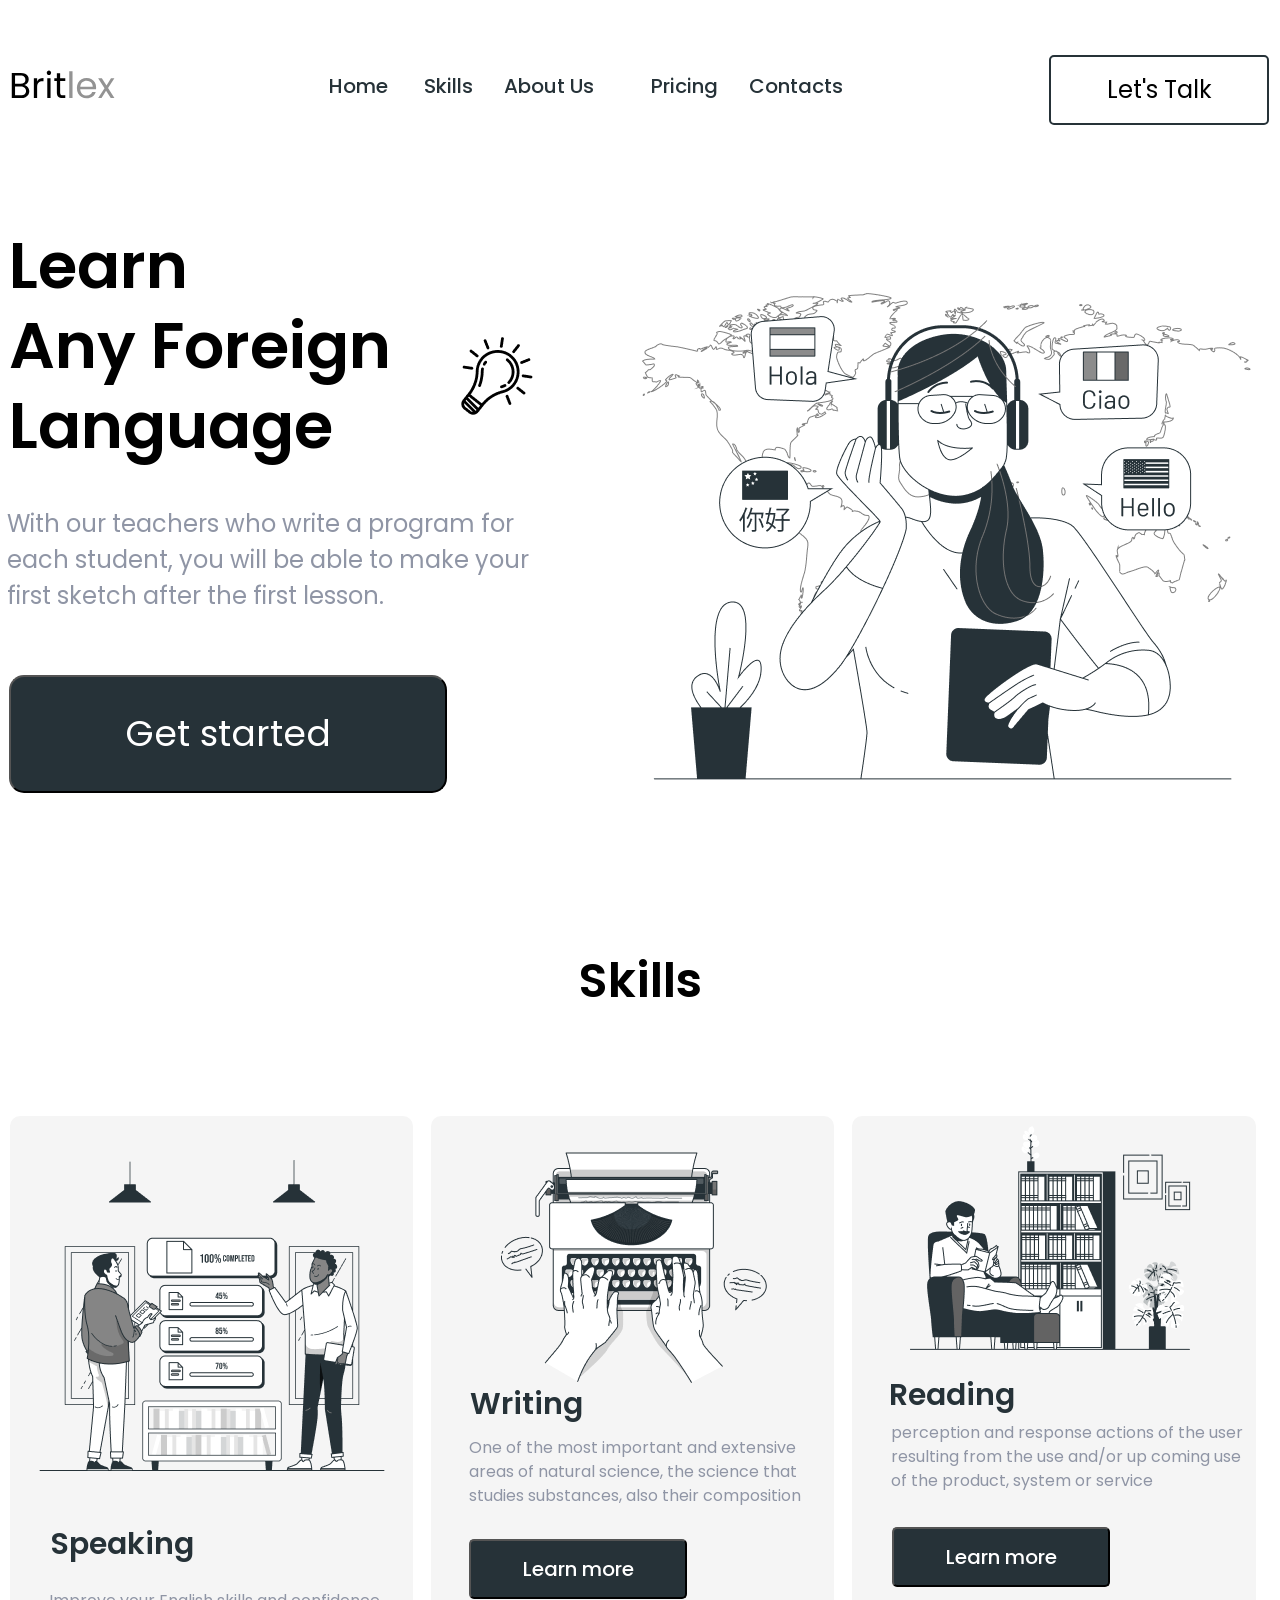
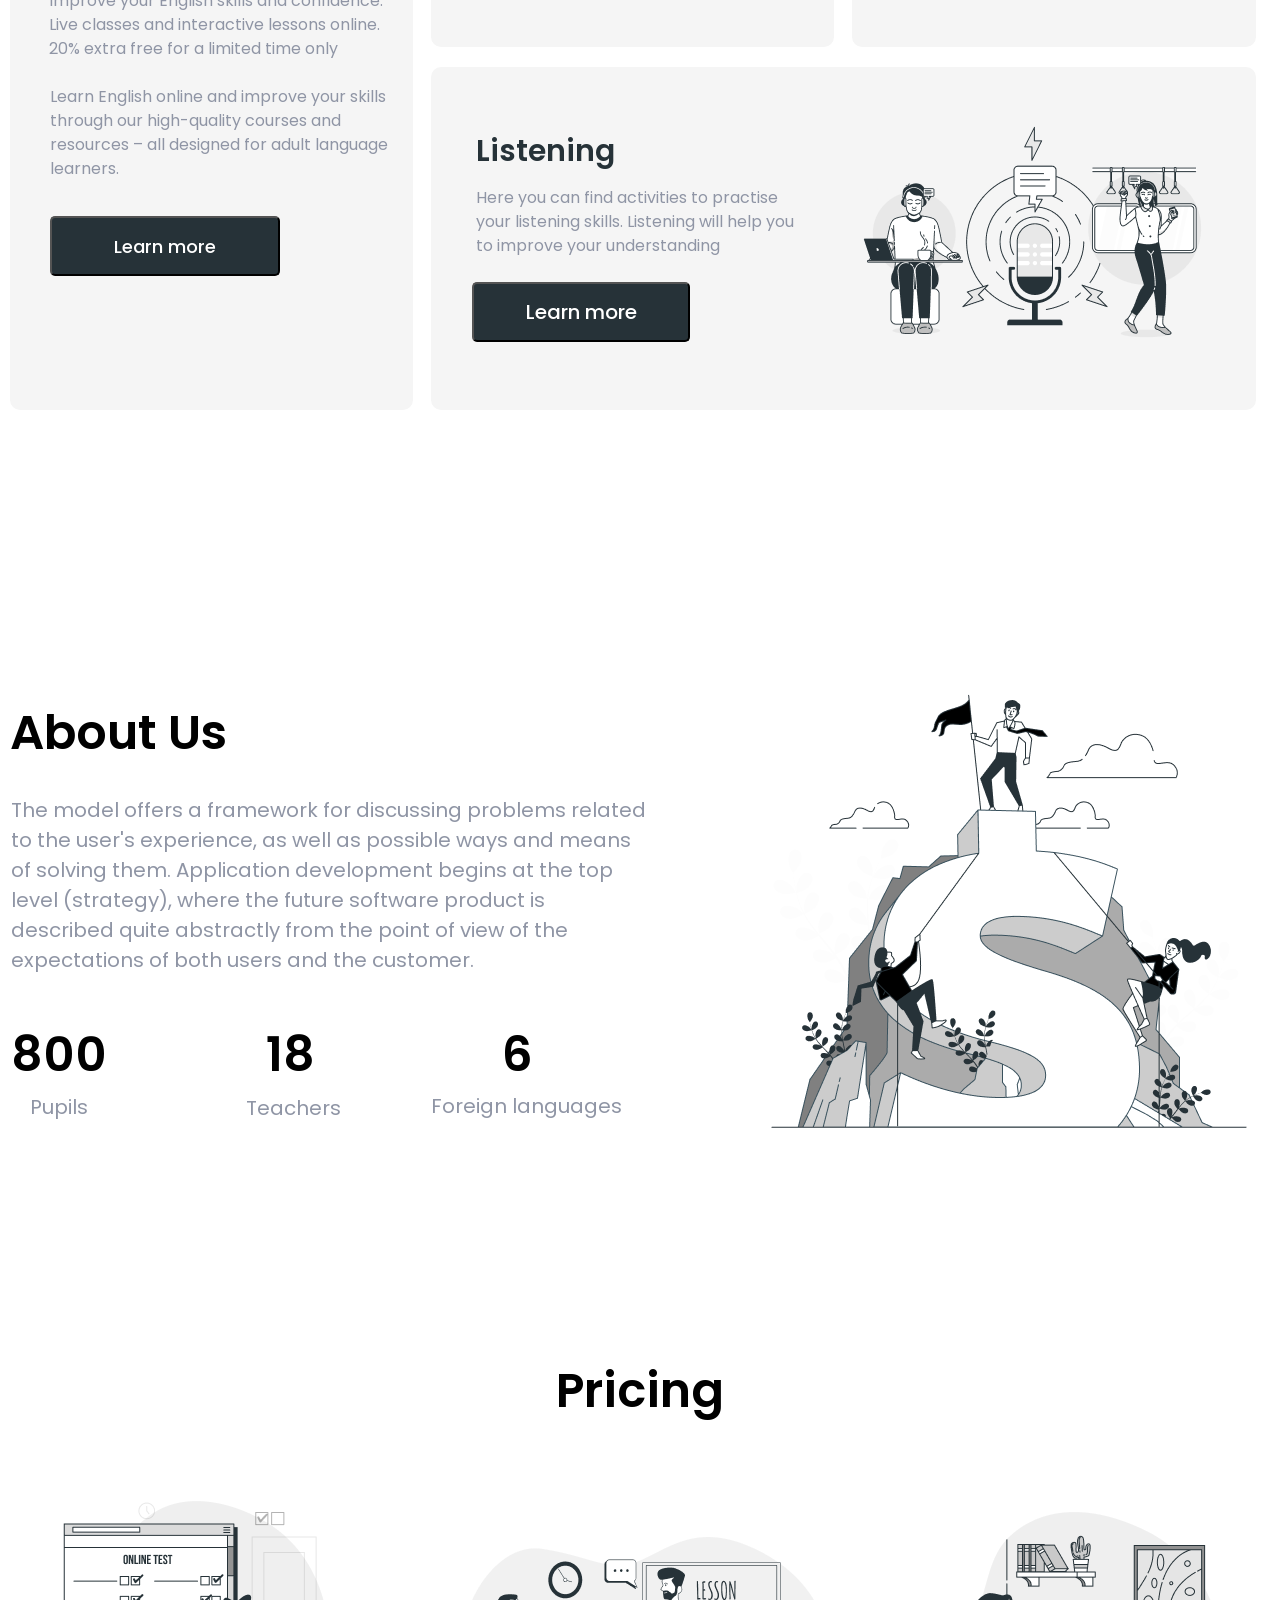
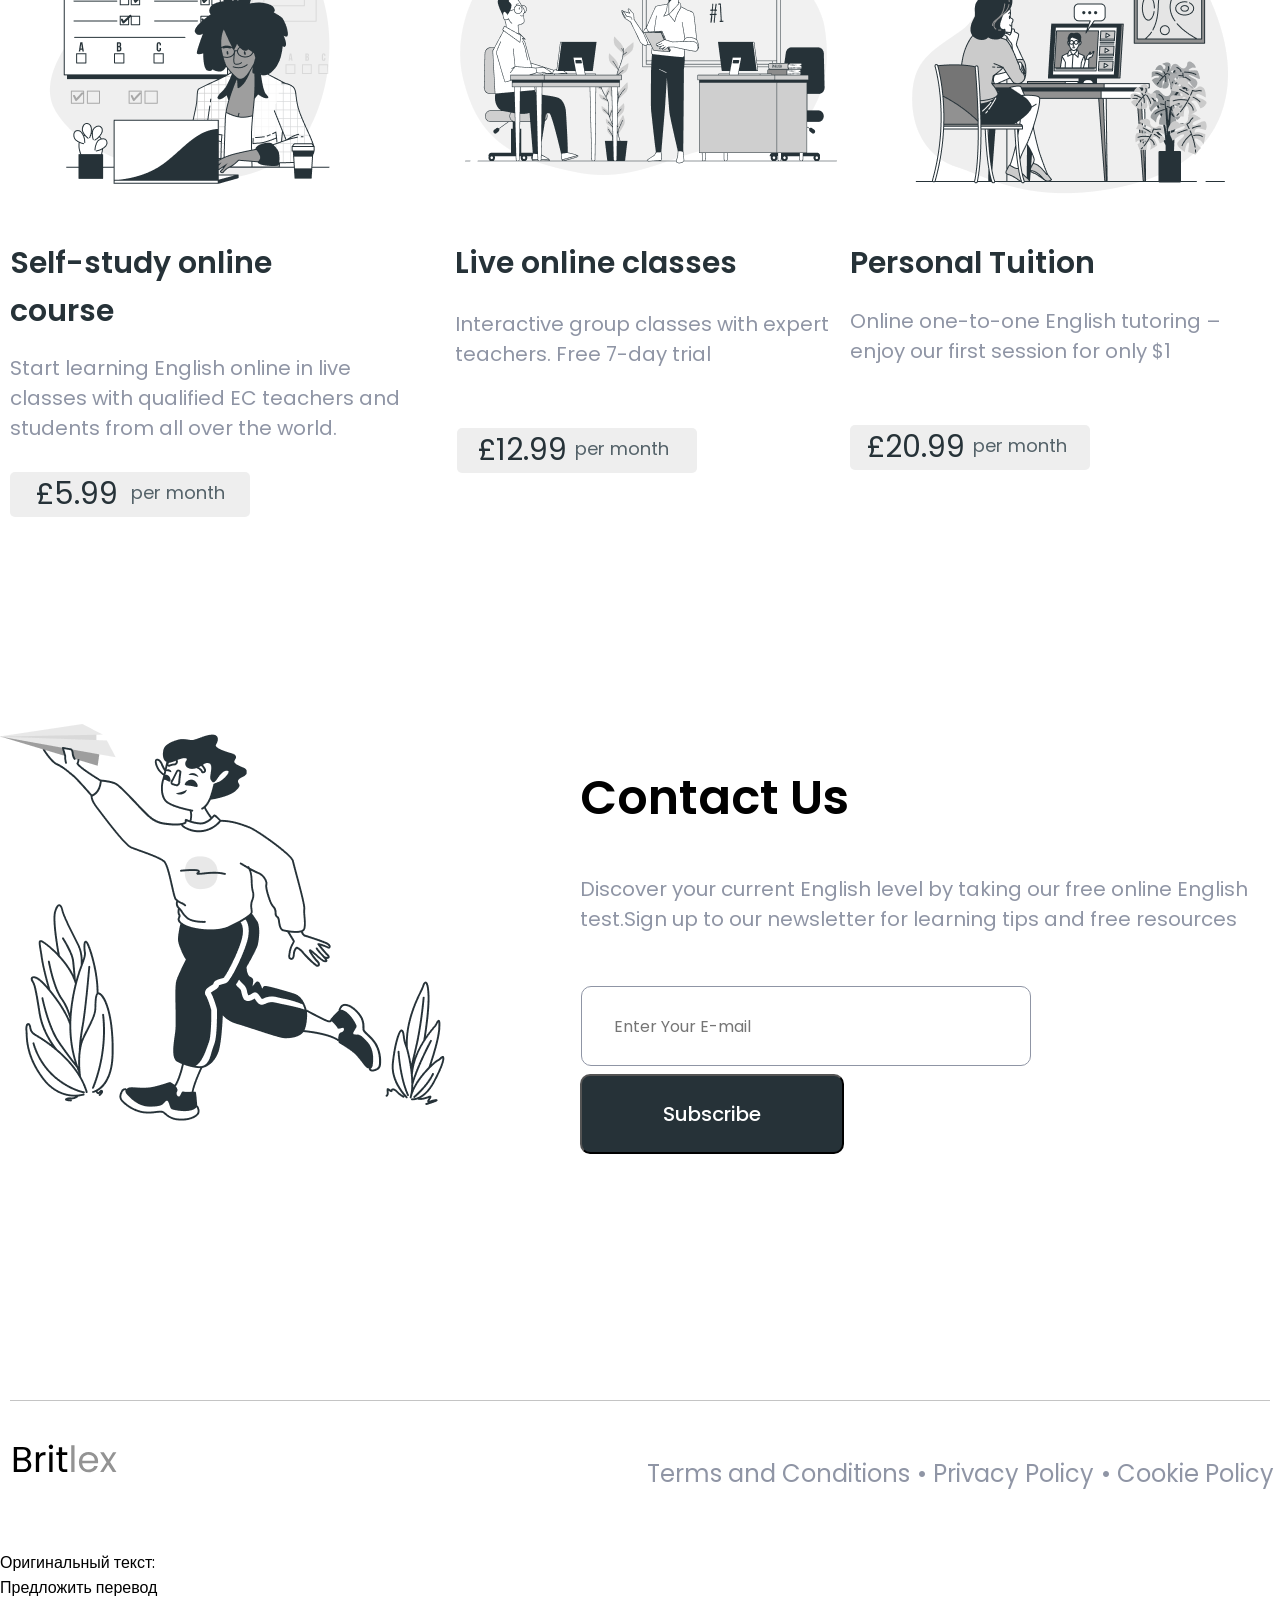
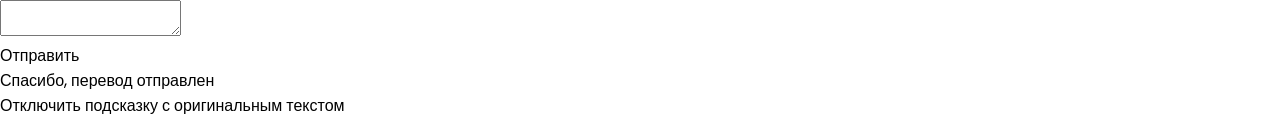
==== index.html @ 4757dd6e "23082026_1" ====
<!DOCTYPE html>
<html lang="ru">

<head>
    <meta charset="UTF-8">
    <meta name="viewport" content="width=device-width, initial-scale=1.0">
    <title>Britlex</title>

    <link rel="preconnect" href="https://fonts.googleapis.com">
    <link rel="preconnect" href="https://fonts.gstatic.com" crossorigin>
    <link href="https://fonts.googleapis.com/css2?family=Poppins:wght@400;500;600;700&display=swap" rel="stylesheet">

    <link rel="icon" type="image/png" href="icon/favicon-96x96.png?v=20260505" sizes="96x96" />
    <link rel="icon" type="image/svg+xml" href="icon/favicon.svg?v=20260505" />
    <link rel="shortcut icon" href="icon/favicon.ico?v=20260505" />
    <link rel="apple-touch-icon" sizes="180x180" href="icon/apple-touch-icon.png?v=20260505" />
    <meta name="apple-mobile-web-app-title" content="MyWebSite" />
    <link rel="manifest" href="icon/site.webmanifest?v=20260505" />
    <link rel="stylesheet" href="path/to/font-awesome/css/font-awesome.min.css">

    <link rel="stylesheet" href="./styles/style.css">

</head>

<body>
    <header class="header" id="home">
        <div class="container-alignment">
            <div class="container">
                <div class="header__flex-box">
                    <div class="header__logo-box">
                        <img class="logo-file" src="./images/logo_Britlex.svg" alt="logo">
                    </div>

                    <div class="nav-bar-box">
                        <ul class="nav-bar">
                            <li class="nav-bar-item"><a class="nav-bar-link button__style" href="#home"><ya-tr-span
                                        data-index="0-0" data-translated="false" data-source-lang="en"
                                        data-target-lang="ru" data-value="Home" data-translation="Главная" data-ch="0"
                                        data-type="trSpan" style="visibility: inherit !important;">Home</ya-tr-span></a>
                            </li>

                            <li class="nav-bar-item"><a class="nav-bar-link button__style" href="#skills"><ya-tr-span
                                        data-index="0-1" data-translated="false" data-source-lang="en"
                                        data-target-lang="ru" data-value="Skills" data-translation="Навыки" data-ch="0"
                                        data-type="trSpan"
                                        style="visibility: inherit !important;">Skills</ya-tr-span></a></li>

                            <li class="nav-bar-item"><a class="nav-bar-link button__style" href="#about_us"><ya-tr-span
                                        data-index="0-2" data-translated="false" data-source-lang="en"
                                        data-target-lang="ru" data-value="About Us" data-translation="О нас" data-ch="0"
                                        data-type="trSpan" style="visibility: inherit !important;">About
                                        Us</ya-tr-span></a></li>
                            <li class="nav-bar-item"><a class="nav-bar-link button__style" href="#pricing"><ya-tr-span
                                        data-index="0-3" data-translated="false" data-source-lang="en"
                                        data-target-lang="ru" data-value="Pricing" data-translation="Цены" data-ch="0"
                                        data-type="trSpan"
                                        style="visibility: inherit !important;">Pricing</ya-tr-span></a></li>
                            <li class="nav-bar-item"><a class="nav-bar-link button__style" href="#contacts"><ya-tr-span
                                        data-index="0-4" data-translated="false" data-source-lang="en"
                                        data-target-lang="ru" data-value="Contacts" data-translation="Контакты"
                                        data-ch="0" data-type="trSpan"
                                        style="visibility: inherit !important;">Contacts</ya-tr-span></a></li>
                        </ul>
                    </div>
                    <div class="button-box">
                        <button class="button__style button-file"><ya-tr-span data-index="1-0" data-translated="false"
                                data-source-lang="en" data-target-lang="ru" data-value="Let's Talk"
                                data-translation="Поговорить" data-ch="0" data-type="trSpan"
                                style="visibility: inherit !important;">Let's Talk</ya-tr-span></button>
                    </div>
                    <a class="button__style burger sidenav-trigger" data-target="slide-out"><img
                            class="burger-icon-file" src="./images/burger-button.svg" alt="burger-button"></a>



                    <nav id="slide-out" class="sidenav">
                        <div class="sidenav-flex">
                            <a href="#user"><img class="sidenav-logo-file" src="./images/logo_Britlex.svg"></a>

                            <a class="sidenav-close" href="#!"><img class="sidenav-close-button"
                                    src="./images/close-sidenav.svg"></a>

                        </div>

                        <ul class="sidenav-navigation-list">

                            <li class="sidenav-navbar-link">
                                <div class="divider"></div>
                            </li>

                            <li class="sidenav-navbar-link"><a class="nav-bar-link button__style" href="#home">Home</a>
                            </li>

                            <li class="sidenav-navbar-link"><a class="nav-bar-link button__style"
                                    href="#skills">Skills</a>
                            </li>

                            <li class="sidenav-navbar-link"><a class="nav-bar-link button__style" href="#about_us">About
                                    Us</a></li>

                            <li class="sidenav-navbar-link"><a class="nav-bar-link button__style"
                                    href="#pricing">Pricing</a></li>

                            <li class="sidenav-navbar-link"><a class="nav-bar-link button__style"
                                    href="#contacts">Contacts</a></li>

                        </ul>
                        <button class="button__style sidenav-button-file">Let's Talk</button>
                    </nav>

                </div>

                <div class="header__main_flex-box">
                    <div class="header__main_left-box">
                        <div class="header__main_headline-flex-box">
                            <h1 class="header__main_headline_text-h1"><ya-tr-span data-index="2-0"
                                    data-translated="false" data-source-lang="en" data-target-lang="ru"
                                    data-value="Learn " data-translation="Изучить " data-ch="0" data-type="trSpan"
                                    style="visibility: inherit !important;">Learn </ya-tr-span><br><ya-tr-span
                                    data-index="2-1" data-translated="false" data-source-lang="en" data-target-lang="ru"
                                    data-value="Any Foreign Language" data-translation="любой иностранный язык"
                                    data-ch="0" data-type="trSpan" style="visibility: inherit !important;">Any Foreign
                                    Language</ya-tr-span></h1>
                            <img class="header__main_icon-file" src="./images/header__icon_lamp.png" alt="header__icon">
                        </div>
                        <p class="header__main_text-p header__main_text-p_alignment"><ya-tr-span data-index="3-0"
                                data-translated="false" data-source-lang="en" data-target-lang="ru"
                                data-value="With our teachers who write a program for each student, you will be able to make your first sketch after the first lesson."
                                data-translation="С нашими преподавателями, которые составляют программу для каждого ученика, вы сможете сделать свой первый набросок уже после первого урока."
                                data-ch="0" data-type="trSpan" style="visibility: inherit !important;">With our teachers
                                who
                                write a program for each student, you will be able to make your first sketch after the
                                first
                                lesson.</ya-tr-span></p>
                        <button class="button__style header__main_button-file"><ya-tr-span data-index="3-1"
                                data-translated="false" data-source-lang="en" data-target-lang="ru"
                                data-value="Get started" data-translation="Начать" data-ch="0" data-type="trSpan"
                                style="visibility: inherit !important;">Get started</ya-tr-span></button>
                    </div>

                    <div class="header__main_right-box">
                        <div class="header__main_right_image-box">
                            <img class="header__main_image-file" src="./images/header__image.png" alt="header__image">
                        </div>
                    </div>

                </div>
            </div>
        </div>
    </header>

    <section class="skills" id="skills">
        <div class="container-alignment">
            <div class="container">
                <h2 class="h2-styles skills__headline_text-h2"><ya-tr-span data-index="4-0" data-translated="false"
                        data-source-lang="en" data-target-lang="ru" data-value="Skills" data-translation="Навыки"
                        data-ch="0" data-type="trSpan" style="visibility: inherit !important;">Skills</ya-tr-span></h2>

                <div class="skills__grid-box">

                    <div class="skills__card skills__speaking-card">
                        <div class="skills__image-box skills__speaking-image-box">
                            <img class="skills__speaking-image-file" src="./images/skills-section's__1-st_image.png"
                                alt="skills-img">
                        </div>
                        <h3 class="skills__h3-style skills__speaking_h3-style">Speaking</h3>
                        <p class="skills__p-style skills__speaking_p-style-1">Improve your English skills and
                            confidence.
                            Live classes and interactive lessons online. 20% extra free for a limited time only</p>
                        <p class="skills__p-style skills__speaking_p-style-2">Learn English online and improve your
                            skills
                            through our high-quality courses and resources – all designed for adult language learners.
                        </p>
                        <button class="button__style skills__speaking_button__style">Learn more</button>
                    </div>

                    <div class="skills__card skills__writing-card">
                        <div class="skills__image-box skills__writing-image-box">
                            <img class="skills__writing-image-file" src="./images/skills-section's__2-nd_image.png"
                                alt="skills-img">
                        </div>
                        <h3 class="skills__h3-style skills__writing_h3-style">Writing</h3>
                        <p class="skills__p-style skills__writing_p-style">One of the most important and extensive areas
                            of
                            natural science, the science that studies substances, also their composition</p>
                        <button class="button__style skills__button__style skills__writing_button__style">Learn
                            more</button>
                    </div>


                    <div class="skills__card skills__reading-card">
                        <div class="skills__image-box skills__reading-image-box">
                            <img class="skills__reading-image-file" src="./images/skills-section's__3-rd_image.png"
                                alt="skills-img">
                        </div>
                        <h3 class="skills__h3-style skills__reading_h3-style">Reading</h3>
                        <p class="skills__p-style skills__reading_p-style">perception and response actions of the user
                            resulting from the use and/or up coming use of the product, system or service</p>
                        <button class="button__style skills__button__style skills__reading_button__style">Learn
                            more</button>
                    </div>

                    <div class="skills__card skills__listening-card-flex">
                        <div class="skills__listening-card">
                            <h3 class="skills__h3-style skills__listening_h3-style">Listening</h3>
                            <p class="skills__p-style skills__listening_p-style">Here you can find activities to
                                practise
                                your listening skills. Listening will help you to improve your understanding</p>
                            <button class="button__style skills__button__style skills__listening_button__style">Learn
                                more</button>
                        </div>


                        <div class="skills__image-box skills__listening-image-box">
                            <img class="skills__listening-image-file" src="./images/skills-section's__4-th_image.png"
                                alt="skills-img">
                        </div>
                    </div>
                </div>
            </div>
        </div>
    </section>

    <section class="about_us" id="about_us">
        <div class="container-alignment">
            <div class="container">
                <h2 class="h2-styles about_us__headline_text-h2">About Us</h2>
                <div class="about_us__flex">
                    <div class="about_us__text-box">
                        <p class="about_us__text-p about_us__text-p_alignment">The model offers a framework for
                            discussing
                            problems related to the user's experience, as well as possible ways and means of solving
                            them.
                            Application development begins at the top level (strategy), where the future software
                            product is
                            described quite abstractly from the point of view of the expectations of both users and the
                            customer.</p>
                        <div class="about_us__the_number__flex-box">
                            <div class="about_us__the_number_of-Pupils__text-box">
                                <h2 class="h2-styles about_us__the_number_text-h2 about_us__the_number-Pupils_text-h2">
                                    800
                                </h2>
                                <p class="about_us__text-p about_us__the_number-Pupils_text-p">Pupils</p>
                            </div>
                            <div class="about_us__the_number_of-Teachers__text-box">
                                <h2
                                    class="h2-styles about_us__the_number_text-h2 about_us__the_number-Teachers_text-h2">
                                    18
                                </h2>
                                <p class="about_us__text-p about_us__the_number-Teachers_text-p">Teachers</p>
                            </div>
                            <div class="about_us__the_number_of-Foreign-lang__text-box">
                                <h2 class="h2-styles about_us__the_number-Foreign-lang_text-h2">6</h2>
                                <p class="about_us__text-p about_us__the_number-Foreign-lang_text-p">Foreign languages
                                </p>
                            </div>
                        </div>
                    </div>
                    <div class="about_us__image-box">
                        <img class="about_us-image-file" src="./images/AboutUs_section's_image.png" alt="AboutUs_img">
                    </div>
                </div>
            </div>
        </div>
    </section>

    <section class="pricing" id="pricing">
        <div class="container-alignment">
            <div class="container">
                <h2 class="h2-styles pricing__headline_text-h2">Pricing</h2>
                <div class="pricing__flex">
                    <div class="pricing__card pricing__card_self-study">
                        <img class="pricing-card__image_self-study" src="./images/pricing-section's__1-st_image.png"
                            alt="pricing-section's_image">
                        <h3 class="pricing__h3-style pricing__self-study_h3-style">Self-study online course</h3>
                        <p class="pricing__p-style pricing__self-study_p-style">Start learning English online in live
                            classes with qualified EC teachers and students from all over the world.</p>
                        <button class="button__style pricing-card__button pricing-card__button_self-study"><span
                                class="pricing-card__button_span-text-stye pricing-card__button_self-study_span-text_alignment">£5.99</span>
                            per month</button>
                    </div>
                    <div class="pricing__card">
                        <img class="pricing-card__image_live" src="./images/pricing-section's__2-nd_image.png"
                            alt="pricing-section's_image">
                        <h3 class="pricing__h3-style pricing__live_h3-style">Live online classes</h3>
                        <p class="pricing__p-style pricing__live_p-style">Interactive group classes with expert
                            teachers.
                            Free 7-day trial</p>
                        <button class="button__style pricing-card__button pricing-card__button_Live"><span
                                class="pricing-card__button_span-text-stye pricing-card__button_Live_span-text_alignment">£12.99</span>
                            per month</button>
                    </div>
                    <div class="pricing__card">
                        <img class="pricing-card__image_personal-tuition"
                            src="./images/pricing-section's__3-rd_image.png" alt="pricing-section's_image">
                        <h3 class="pricing__h3-style pricing__personal-tuition_h3-style">Personal Tuition</h3>
                        <p class="pricing__p-style pricing__personal-tuition_p-style">Online one-to-one English tutoring
                            –
                            enjoy our first session for only $1</p>
                        <button class="button__style pricing-card__button pricing-card__button_personal-tuition"><span
                                class="pricing-card__button_span-text-stye pricing-card__button_personal-tuition_span-text_alignment">£20.99</span>
                            per month</button>
                    </div>
                </div>
            </div>
        </div>
    </section>

    <section class="contact_us" id="contacts">
        <div class="container-alignment">
            <div class="container">
                <h2 class="h2-styles contact_us__headline_text-h2">Contact Us</h2>
                <div class="contact_us__flex">
                    <div class="contact_us__image-box">
                        <img class="contact_us__image__file" src="./images/ContactUs_section's_image.png"
                            alt="ContactUs_image">
                    </div>
                    <div class="contact_us__text-box">
                        <p class="pricing__p-style contact_us__offer_p-style">Discover your current English level by
                            taking
                            our free online English test.Sign up to our newsletter for learning tips and free resources
                        </p>
                        <form class="contact_us__form-flex">
                            <input class="contact_us__input" type="email" placeholder="Enter Your E-mail">
                            <button class="button__style contact_us__button">Subscribe</button>
                        </form>
                    </div>
                </div>
            </div>
        </div>
    </section>

    <footer class="footer">
        <div class="container-alignment">
            <div class="container">
                <div class="footer-line"></div>
                <div class="footer__flex">
                    <a class="footer__logo-box" href="#home">
                        <img class="logo-file" src="./images/logo_Britlex.svg" alt="logo">
                    </a>
                    <div class="footer__nav-bar-box">
                        <ul class="footer__nav-bar">
                            <li class="header__main_text-p footer__nav-bar-item"><a
                                    class="footer__nav-bar-link button__style" href="#">Terms and Conditions</a></li>
                            <li class="header__main_text-p footer__nav-bar-item"><a
                                    class="footer__nav-bar-link button__style" href="#">• Privacy Policy</a></li>
                            <li class="header__main_text-p footer__nav-bar-item"><a
                                    class="footer__nav-bar-link button__style" href="#">• Cookie Policy</a></li>
                        </ul>
                    </div>
                </div>
            </div>
        </div>
    </footer>
    <script type="text/javascript" src="./js/materialize.min.js"></script>
    <script type="text/javascript" src="./js/main.js"></script>



    <div class="sidenav-overlay"></div>
    <div class="drag-target"></div>
    <div id="tr-popup" class="tr-popup" translate="no" data-hidden="true" data-invalid="true" data-disabled="true"
        lang="ru">
        <div class="tr-popup__block"><span class="tr-popup__title_original">Оригинальный текст:</span> <span
                class="tr-popup__value"></span></div>
        <div class="tr-popup__block tr-popup__block_a"><span class="tr-popup__link tr-popup__link_suggest"
                data-action="expand">Предложить перевод</span><a href="https://translate.yandex.ru"
                class="tr-popup__link tr-popup__link_service" target="_blank" data-action="navigate"><span
                    class="tr-popup__logo tr-popup__logo_company"></span><span
                    class="tr-popup__logo tr-popup__logo_service"></span></a></div>
        <div class="tr-popup__block tr-popup__block_b"><textarea class="tr-popup__input" spellcheck="false"
                autocapitalize="off" autocorrect="off" autocomplete="off" maxlength="1000"></textarea>
            <div class="tr-popup__block tr-popup__block_submit"><span role="button"
                    class="tr-popup__button tr-popup__button_submit" data-action="send">Отправить</span></div>
            <div class="tr-popup__overlay tr-popup__overlay_submitted">Спасибо, перевод отправлен</div>
        </div><span role="button" class="tr-popup__button tr-popup__button_close" data-action="clickClose"></span><span
            role="button" class="tr-popup__button tr-popup__button_menu" data-action="clickMenu"><span
                class="tr-popup__menu" data-action="disablePopup">Отключить подсказку с оригинальным
                текстом</span></span><span class="tr-popup__arrow"></span>
    </div>

</body>

</html>
---- styles/style.css ----
html {
  box-sizing: border-box;
}
*,
*::before,
*::after {
  box-sizing: inherit;
}
h1,
h2,
h3,
h4,
h5,
h6,
p,
ul,
body,
input,
button {
  padding: 0;
  margin: 0;
}
body {
  font-family: "Poppins", sans-serif;
}
.container-alignment {
  margin: 0 auto;
}
.container {
  max-width: 1340px;
  margin: 0 auto;
}
.button__style:hover {
  opacity: 80%;
  cursor: pointer;
}

.header {
  max-width: 1600px;
  margin: 0 auto;
}
.header__flex-box {
  display: flex;
  padding-top: 51px;
  justify-content: space-between;
  align-items: center;
}
.header__logo-box {
  margin-left: 1px;
  margin-right: 8px;
}

.nav-bar {
  list-style: none;
  display: flex;
  margin-top: -4px;
}
.nav-bar-item {
  margin-right: 36px;
}
.nav-bar-item:nth-child(2) {
  margin-right: 31px;
}
.nav-bar-item:nth-child(3) {
  margin-right: 57px;
}
.nav-bar-item:nth-child(4) {
  margin-right: 31px;
}
.nav-bar-item:last-child {
  margin-right: 0;
}
.nav-bar-link {
  text-decoration: none;
  font-weight: 500;
  font-size: 20px;
  line-height: 30px;
  color: #263238;
}
.button-box {
  margin-top: 4px;
  margin-right: 1px;
}
.button-file {
  width: 220px;
  height: 70px;
  border: 2px solid #263238;
  border-radius: 5px;
  font-family: "Poppins", sans-serif;
  font-weight: 400;
  font-size: 24px;
  line-height: 36px;
  color: #000000;
  background-color: #ffffff;
}

.burger {
  display: none;
}
.sidenav-flex {
  display: flex;
  justify-content: space-between;
  height: 75px;
  margin-bottom: -23px;
}
.sidenav-navigation-list {
  margin: 53px 0 0 7px;
}
.sidenav-logo-file {
  width: 89px;
  height: 45px;
  margin: 38px 0 0 40px;
}
.sidenav-close {
  margin: 0;
  padding: 0;
}
.sidenav-close-button {
  display: block;
  height: 21px;
  width: 21px;
  margin: 31px 25px 0 0;
}

.divider {
  height: 1px;
  width: 510px;
  overflow: hidden;
  background-color: #c4c4c4;
}
.sidenav-navbar-link:first-child {
  margin-bottom: 12px;
}
.sidenav-navbar-link:nth-child(2) {
  margin-bottom: -1px;
}
.sidenav-navbar-link:nth-child(3) {
  margin-bottom: -1px;
}
.sidenav-navbar-link:nth-child(4) {
  margin-bottom: -1px;
}
.sidenav-navbar-link:nth-child(5) {
  margin-bottom: -1px;
}
.sidenav-navbar-link:nth-child(6) {
  margin-bottom: 61px;
}
.sidenav-button-file {
  width: 210px;
  height: 60px;
  border-radius: 5px;
  border: 2px solid #263238;
  font-family: "Poppins", sans-serif;
  font-weight: 400;
  font-size: 18px;
  line-height: 27px;
  color: #000000;
  margin-left: 39px;
  background-color: #fff;
}

/* Меню */
ul#slide-out:not(.browser-default) {
  padding-left: 0;
  list-style-type: none;
}

ul#slide-out:not(.browser-default) > li {
  list-style-type: none;
}
#slide-out a {
  text-decoration: none;
  -webkit-tap-highlight-color: transparent;
}
.material-icons {
  text-rendering: optimizeLegibility;
  -webkit-font-feature-settings: "liga";
  -moz-font-feature-settings: "liga";
  font-feature-settings: "liga";
}
nav i,
nav [class^="mdi-"],
nav [class*="mdi-"],
nav i.material-icons {
  display: block;
  font-size: 24px;
  height: 56px;
  line-height: 56px;
}
nav .brand-logo i,
nav .brand-logo [class^="mdi-"],
nav .brand-logo [class*="mdi-"],
nav .brand-logo i.material-icons {
  float: left;
  margin-right: 15px;
}
nav ul a.btn > .material-icons,
nav ul a.btn-large > .material-icons,
nav ul a.btn-small > .material-icons,
nav ul a.btn-large > .material-icons,
nav ul a.btn-flat > .material-icons,
nav ul a.btn-floating > .material-icons {
  height: inherit;
  line-height: inherit;
}
.input-field input[type="search"] ~ .mdi-navigation-close,
.input-field input[type="search"] ~ .material-icons {
  position: absolute;
  top: 0;
  right: 1rem;
  color: transparent;
  cursor: pointer;
  font-size: 2rem;
  -webkit-transition: 0.3s color;
  transition: 0.3s color;
}

/* 2dp elevation modified*/
.z-depth-1,
nav,
.card-panel,
.card,
.toast,
.btn,
.btn-large,
.btn-small,
.btn-floating,
.dropdown-content,
.collapsible,
.sidenav {
  -webkit-box-shadow:
    0 2px 2px 0 rgba(0, 0, 0, 0.14),
    0 3px 1px -2px rgba(0, 0, 0, 0.12),
    0 1px 5px 0 rgba(0, 0, 0, 0.2);
  box-shadow:
    0 2px 2px 0 rgba(0, 0, 0, 0.14),
    0 3px 1px -2px rgba(0, 0, 0, 0.12),
    0 1px 5px 0 rgba(0, 0, 0, 0.2);
}
.sidenav .collapsible,
.sidenav.fixed .collapsible {
  border: none;
  -webkit-box-shadow: none;
  box-shadow: none;
}
.sidenav .collapsible li,
.sidenav.fixed .collapsible li {
  padding: 0;
}
.sidenav .collapsible-header,
.sidenav.fixed .collapsible-header {
  background-color: transparent;
  border: none;
  line-height: inherit;
  height: inherit;
  padding: 0 16px;
}
.sidenav .collapsible-header:hover,
.sidenav.fixed .collapsible-header:hover {
  background-color: rgba(0, 0, 0, 0.05);
}
.sidenav .collapsible-header i,
.sidenav.fixed .collapsible-header i {
  line-height: inherit;
}
.sidenav .collapsible-body,
.sidenav.fixed .collapsible-body {
  border: 0;
  background-color: #fff;
}
.sidenav .collapsible-body li a,
.sidenav.fixed .collapsible-body li a {
  padding: 0 23.5px 0 31px;
}
.sidenav {
  position: fixed;
  width: 430px;
  left: 0;
  top: 0;
  margin: 0;
  -webkit-transform: translateX(-100%);
  transform: translateX(-100%);
  height: 100%;
  height: calc(100% + 60px);
  height: -moz-calc(100%);
  padding-bottom: 60px;
  background-color: #fff;
  z-index: 999;
  overflow-y: auto;
  will-change: transform;
  -webkit-backface-visibility: hidden;
  backface-visibility: hidden;
  -webkit-transform: translateX(-105%);
  transform: translateX(-105%);
}
.sidenav.right-aligned {
  right: 0;
  -webkit-transform: translateX(105%);
  transform: translateX(105%);
  left: auto;
  -webkit-transform: translateX(100%);
  transform: translateX(100%);
}
.sidenav .collapsible {
  margin: 0;
}
.sidenav li {
  float: none;
}
.sidenav li.active {
  background-color: rgba(0, 0, 0, 0.05);
}
.sidenav li > a {
  /* ЮЗАННО */
  color: #263238;
  display: block;
  font-size: 22px;
  font-weight: 500;
  margin-top: 1px;
  line-height: 60px;
  padding: 0 32px;
}
.sidenav li > a.btn,
.sidenav li > a.btn-large,
.sidenav li > a.btn-small,
.sidenav li > a.btn-large,
.sidenav li > a.btn-flat,
.sidenav li > a.btn-floating {
  margin: 10px 15px;
}
.sidenav li > a.btn,
.sidenav li > a.btn-large,
.sidenav li > a.btn-small,
.sidenav li > a.btn-large,
.sidenav li > a.btn-floating {
  color: #fff;
}
.sidenav li > a.btn-flat {
  color: #343434;
}
.sidenav li > a.btn:hover,
.sidenav li > a.btn-large:hover,
.sidenav li > a.btn-small:hover,
.sidenav li > a.btn-large:hover {
  background-color: #2bbbad;
}
.sidenav li > a.btn-floating:hover {
  background-color: #26a69a;
}
.sidenav li > a > i,
.sidenav li > a > [class^="mdi-"],
.sidenav li > a li > a > [class*="mdi-"],
.sidenav li > a > i.material-icons {
  float: left;
  height: 48px;
  line-height: 48px;
  margin: 0 32px 0 0;
  width: 24px;
  color: rgba(0, 0, 0, 0.54);
}
.sidenav .divider {
  margin: 8px 0 0 32px;
}
.sidenav .subheader {
  cursor: initial;
  pointer-events: none;
  color: rgba(0, 0, 0, 0.54);
  font-size: 14px;
  font-weight: 500;
  line-height: 48px;
}
.sidenav .subheader:hover {
  background-color: transparent;
}
.sidenav .user-view {
  position: relative;
  padding: 32px 32px 0;
  margin-bottom: 8px;
}
.sidenav .user-view > a {
  height: auto;
  padding: 0;
}
.sidenav .user-view > a:hover {
  background-color: transparent;
}
.sidenav .user-view .background {
  overflow: hidden;
  position: absolute;
  top: 0;
  right: 0;
  bottom: 0;
  left: 0;
  z-index: -1;
}
.sidenav .user-view .circle,
.sidenav .user-view .name,
.sidenav .user-view .email {
  display: block;
}
.sidenav .user-view .circle {
  height: 64px;
  width: 64px;
}
.sidenav .user-view .name,
.sidenav .user-view .email {
  font-size: 14px;
  line-height: 24px;
}
.sidenav .user-view .name {
  margin-top: 16px;
  font-weight: 500;
}
.sidenav .user-view .email {
  padding-bottom: 16px;
  font-weight: 400;
}
.sidenav.sidenav-fixed {
  left: 0;
  -webkit-transform: translateX(0);
  transform: translateX(0);
  position: fixed;
}
.sidenav.sidenav-fixed.right-aligned {
  right: 0;
  left: auto;
}
.sidenav .collapsible-body > ul:not(.collapsible) > li.active a,
.sidenav.sidenav-fixed .collapsible-body > ul:not(.collapsible) > li.active a {
  color: #fff;
}
.sidenav .collapsible-body {
  padding: 0;
}
.sidenav-overlay {
  position: fixed;
  top: 0;
  left: 0;
  right: 0;
  opacity: 0;
  height: 120vh;
  background-color: rgba(7, 34, 47, 0.7);
  z-index: 997;
  display: none;
}

.header__main_flex-box {
  display: flex;
  justify-content: space-between;
  padding-top: 51px;
}
.header__main_left-box {
  padding-top: 50px;
  margin-left: -1px;
}
.header__main_headline-flex-box {
  display: flex;
}
.header__main_headline_text-h1 {
  font-weight: 600;
  font-size: 64px;
  line-height: 80px;
  color: #000000;
  max-width: 386px;
}
.header__main_icon-file {
  width: 119.75px;
  height: 119.75px;
  margin: 92px 0 0 38px;
}
.header__main_text-p {
  font-weight: 400;
  font-size: 24px;
  line-height: 36px;
  color: #8f95a5;
}
.header__main_text-p_alignment {
  max-width: 550px;
  padding-top: 40px;
  margin-left: -2px;
}
.header__main_button-file {
  width: 438px;
  height: 118px;
  background: #263238;
  border-radius: 15px;
  font-family: "Poppins", sans-serif;
  font-weight: 400;
  font-size: 36px;
  line-height: 54px;
  color: #ffffff;
  margin-top: 61px;
}
.header__main_right_image-box {
  margin-right: -7px;
}

.skills {
  max-width: 1600px;
  margin: 0 auto;
}
.h2-styles {
  font-weight: 600;
  font-size: 48px;
  line-height: 80px;
  color: #000000;
}
.skills__headline_text-h2 {
  text-align: center;
  padding-top: 97px;
  margin-bottom: 95px;
}

.skills__grid-box {
  display: grid;
  gap: 20px 18px;
  grid-template-columns: repeat(3, 1fr);
  grid-template-rows: 531px 343px;
  grid-template-areas:
    "speaking-card writing-card reading-card"
    "speaking-card listening-card listening-card";
}
.skills__speaking-card {
  grid-area: speaking-card;
}
.skills__writing-card {
  grid-area: writing-card;
}
.skills__reading-card {
  grid-area: reading-card;
}
.skills__listening-card-flex {
  grid-area: listening-card;
  display: flex;
  justify-content: space-between;
}
.skills__card {
  border-radius: 10px;
  background-color: #f5f5f5;
}
.skills__speaking-image-file {
  padding: 35px 0 0 20px;
}
.skills__writing-image-file {
  padding-left: 120px;
  margin-top: -4px;
}
.skills__reading-image-file {
  padding-top: 8px;
  margin-left: -2px;
}
.skills__listening-image-file {
  padding: 44px 30px 0 0;
}
.skills__h3-style {
  font-weight: 600;
  font-size: 30px;
  line-height: 80px;
  color: #263238;
}
.skills__speaking_h3-style {
  padding: 1px 0 5px 40px;
  margin-top: -3px;
}
.skills__writing_h3-style {
  padding-left: 39px;
  margin-top: -45px;
}
.skills__reading_h3-style {
  padding-left: 37px;
  margin-top: -8px;
}
.skills__listening_h3-style {
  padding: 44px 0 0 45px;
}
.skills__p-style {
  font-weight: 400;
  font-size: 16px;
  line-height: 24px;
  color: #8f95a5;
}
.skills__speaking_p-style-1 {
  max-width: 347px;
  margin-left: 39px;
}
.skills__speaking_p-style-2 {
  max-width: 340px;
  margin: 24px 0 35px 40px;
}
.skills__writing_p-style {
  max-width: 347px;
  margin-left: 38px;
  margin-top: -8px;
}
.skills__reading_p-style {
  max-width: 360px;
  margin-left: 39px;
  margin-top: -14px;
}
.skills__listening_p-style {
  max-width: 335px;
  margin-left: 45px;
  margin-top: -5px;
  font-size: 16px;
}
.skills__button__style {
  width: 218px;
  height: 60px;
  border-radius: 5px;
  background-color: #263238;
  font-family: "Poppins", sans-serif;
  font-weight: 500;
  font-size: 20px;
  line-height: 30px;
  color: #ffffff;
}
.skills__speaking_button__style {
  margin-left: 40px;
  width: 230px;
  height: 60px;
  border-radius: 5px;
  background-color: #263238;
  font-family: "Poppins", sans-serif;
  font-size: 18px;
  font-weight: 500;
  line-height: 27px;
  letter-spacing: 0em;
  color: #ffffff;
}
.skills__writing_button__style {
  margin: 31px 0 0 38px;
}
.skills__reading_button__style {
  margin: 34px 0 0 40px;
}
.skills__listening_button__style {
  margin: 24px 0 0 41px;
}

.about_us {
  max-width: 1600px;
  margin: 0 auto;
}
.about_us__headline_text-h2 {
  padding-top: 283px;
}
.about_us__flex {
  display: flex;
  justify-content: space-between;
}
.about_us__text-box {
  margin-left: 1px;
}
.about_us__text-p {
  font-weight: 400;
  font-size: 20px;
  line-height: 30px;
  color: #8f95a5;
}
.about_us__text-p_alignment {
  max-width: 635px;
  margin: 22px 0 40px 0;
}
.about_us__the_number__flex-box {
  display: flex;
  justify-content: space-between;
}
.about_us__the_number_of-Teachers__text-box {
  margin-left: 43px;
}
.about_us__the_number_of-Foreign-lang__text-box {
  margin-right: 33px;
}
.about_us__the_number_text-h2 {
  text-align: center;
}
.about_us__the_number-Foreign-lang_text-h2 {
  text-align: center;
  margin-left: -9px;
}
.about_us__the_number-Pupils_text-p {
  text-align: center;
  margin-top: -3px;
}
.about_us__the_number-Teachers_text-p {
  text-align: center;
  margin: -2px 0 0 6px;
}
.about_us__the_number-Foreign-lang_text-p {
  text-align: center;
  margin: -4px -9px 0 0;
}
.about_us-image-file {
  margin: -111px 10px 0 0;
}

.pricing {
  max-width: 1600px;
  margin: 0 auto;
}
.pricing__headline_text-h2 {
  text-align: center;
  padding-top: 182px;
  margin-bottom: 56px;
}
.pricing__flex {
  display: flex;
  justify-content: space-between;
}
.pricing__card {
  margin-right: 6px;
}
.pricing-card__image_self-study {
  padding-left: 25px;
}
.pricing__h3-style {
  font-size: 30px;
  font-weight: 600;
  line-height: 48px;
  letter-spacing: 0em;
  color: #263238;
}
.pricing__self-study_h3-style {
  max-width: 372px;
  padding-top: 34px;
}
.pricing__p-style {
  font-family: Poppins;
  font-size: 20px;
  font-weight: 400;
  line-height: 30px;
  letter-spacing: 0em;
  color: #8f95a5;
}
.pricing__self-study_p-style {
  max-width: 430px;
  padding-top: 18px;
}
.pricing-card__button {
  font-family: "Poppins", sans-serif;
  font-size: 18px;
  font-weight: 400;
  line-height: 27px;
  color: #546269;
  height: 45px;
  width: 240px;
  border-radius: 5px;
  border: none;
  background-color: #eeeeee;
}
.pricing-card__button_span-text-stye {
  font-family: "Poppins", sans-serif;
  font-size: 30px;
  font-weight: 400;
  line-height: 45px;
  color: #263238;
  vertical-align: middle;
}
.pricing-card__button_self-study {
  margin-top: 29px;
}
.pricing-card__button_self-study_span-text_alignment {
  margin-right: 8px;
}
.pricing-card__image_live {
  padding: 26px 0 0 22px;
}
.pricing__live_h3-style {
  padding: 36px 0 0 25px;
}
.pricing__live_p-style {
  max-width: 430px;
  padding: 22px 0 0 25px;
}
.pricing-card__button_Live {
  margin: 59px 0 0 27px;
}
.pricing-card__button_Live_span-text_alignment {
  margin: 0 3px 0 -8px;
}
.pricing-card__image_personal-tuition {
  padding-left: 50px;
}
.pricing__personal-tuition_h3-style {
  padding-top: 5px;
}
.pricing__personal-tuition_p-style {
  max-width: 430px;
  padding-top: 19px;
}
.pricing-card__button_personal-tuition {
  margin-top: 59px;
}
.pricing-card__button_personal-tuition_span-text_alignment {
  margin: 0 3px 0 -7px;
}

.contact_us {
  max-width: 1600px;
  margin: 0 auto;
}
.contact_us__flex {
  display: flex;
  margin-bottom: 126px;
}
.contact_us__image-box {
  margin: -150px 111px 0 -18px;
}
.contact_us__headline_text-h2 {
  margin: 291px 0 36px 570px;
}
.contact_us__offer_p-style {
  margin-bottom: 52px;
}
.contact_us__form-flex {
  display: flex;
  margin-bottom: 20px;
}
.contact_us__input {
  width: 450px;
  height: 80px;
  border: 1px solid #8f95a5;
  border-radius: 10px;
  font-size: 16px;
  font-weight: 400;
  line-height: 24px;
  color: #8f95a5;
  font-family: "Poppins", sans-serif;
  margin: 0px 12px 15px 1px;
  padding-left: 32px;
}
.contact_us__button {
  width: 264px;
  height: 80px;
  background: #263238;
  border-radius: 10px;
  font-family: "Poppins", sans-serif;
  font-size: 20px;
  font-weight: 500;
  line-height: 30px;
  color: #ffffff;
  margin-top: -2px;
}

.footer {
  max-width: 1600px;
  min-height: 149px;
  margin: 0 auto;
}
.footer-line {
  max-width: 1338px;
  height: 1px;
  background: #c4c4c4;
}
.footer__flex {
  display: flex;
  justify-content: space-between;
  padding: 43px 0 58px;
}
.footer__logo-box {
  padding-left: 3px;
}
.footer__nav-bar-box {
  margin-right: -4px;
  padding-top: 12px;
}
.footer__nav-bar {
  display: flex;
  text-decoration: none;
}
.footer__nav-bar-item {
  margin-left: 7px;
  list-style: none;
}
.footer__nav-bar-link {
  text-decoration: none;
  color: #8f95a5;
}

@media screen and (max-width: 1382px) {
  .container-alignment {
    padding: 0 10px;
  }
}
@media screen and (max-width: 1316px) {
  .contact_us__headline_text-h2 {
    margin-top: 241px;
  }
  .contact_us__form-flex {
    flex-wrap: wrap;
    margin-bottom: 120px;
  }
  .contact_us__input {
    margin-bottom: 10px;
  }
  .skills__grid-box {
    grid-template-columns: 32% 32% 32%;
    grid-template-rows: 531px 343px;
  }
  .skills__speaking-image-file {
    padding: 0;
    margin: 0 auto;
    display: block;
  }
  .skills__writing-image-file {
    padding: 0;
    margin: 0 auto;
    display: block;
  }
  .skills__reading-image-file {
    padding: 0;
    margin: 0 auto;
    display: block;
  }
  .skills__speaking_p-style,
  .skills__writing_p-style .skills__reading_p-style {
    padding-right: 10px;
  }
}
@media screen and (max-width: 1177px) {
  .header__main_image-file,
  .skills__reading-image-file,
  .skills__speaking-image-file,
  .pricing-card__image_self-study,
  .pricing-card__image_live,
  .pricing-card__image_personal-tuition {
    width: 95%;
    padding: 0 10px 0 0;
    margin: 0 auto;
    display: block;
  }
  .header__main_image-file {
    max-width: 521px;
  }
}
@media screen and (max-width: 992px) {
  .container-alignment {
    padding: 0;
    max-width: 992px;
  }
  .container {
    max-width: 934px;
    margin: 0 28px 0 30px;
  }
  .header__flex-box {
    padding-top: 29px;
  }
  .header__logo-box {
    margin-left: 2px;
    margin-right: 65px;
  }
  .logo-file {
    width: 89px;
    height: 45px;
  }
  .nav-bar {
    margin-top: 3px;
  }
  .nav-bar-item {
    margin-right: 30px;
  }
  .nav-bar-item:nth-child(2) {
    margin-right: 25px;
  }
  .nav-bar-item:nth-child(3) {
    margin-right: 45px;
  }
  .nav-bar-item:nth-child(4) {
    margin-right: 25px;
  }
  .nav-bar-link {
    font-weight: 500;
    font-size: 16px;
    line-height: 24px;
  }
  .button-box {
    margin-top: -10px;
    margin-right: 3px;
  }
  .button-file {
    width: 160px;
    height: 50px;
    font-size: 18px;
    line-height: 27px;
  }
  .header__main_flex-box {
    padding-top: 62px;
  }
  .header__main_left-box {
    padding-top: 14px;
    margin-left: 0;
  }
  .header__main_headline_text-h1 {
    font-size: 48px;
    line-height: 64px;
    max-width: 300px;
  }
  .header__main_icon-file {
    width: 83.02px;
    height: 83.02px;
    margin: 89px 0 0 1px;
  }
  .header__main_text-p {
    font-size: 20px;
    line-height: 30px;
  }
  .header__main_text-p_alignment {
    max-width: 420px;
    padding-top: 26px;
    margin-left: 3px;
  }
  .header__main_button-file {
    width: 292px;
    height: 80px;
    border-radius: 5px;
    font-size: 24px;
    line-height: 36px;
    margin-top: 33px;
  }
  .header__main_right_image-box {
    margin-right: -7px;
  }
  .header__main_image-file {
    width: 460px;
    padding-right: 0;
  }
  .h2-styles {
    font-size: 36px;
  }
  .skills__headline_text-h2 {
    padding: 48px 0 0 0px;
    margin-bottom: 51px;
  }
  .skills__grid-box {
    margin-left: 2px;
    gap: 13px 12px;
    grid-template-columns: 303px 302px 302px;
    grid-template-rows: 442px 241px;
  }
  .skills__listening-card-flex {
    justify-content: space-between;
  }
  .skills__speaking-image-file {
    width: 260px;
    padding: 0;
    margin: 0 0 0 22px;
  }
  .skills__writing-image-file {
    height: 205px;
    padding-left: 78px;
    margin-top: 6px;
  }
  .skills__reading-image-file {
    width: 243px;
    padding-top: 16px;
    margin-left: 4px;
    padding-right: 0;
  }
  .skills__listening-image-file {
    width: 254px;
    padding: 0;
    margin: 33px 17px 0 0;
  }
  .skills__h3-style {
    font-size: 22px;
  }
  .skills__speaking_h3-style {
    padding: 0;
    margin: 1px 0 -9px 29px;
  }
  .skills__writing_h3-style {
    padding-left: 0;
    margin: -29px 0 -15px 30px;
  }
  .skills__reading_h3-style {
    padding-left: 0;
    margin: 4px 0 -18px 27px;
  }
  .skills__listening_h3-style {
    padding: 0;
    margin: 4px 0 -14px 30px;
  }
  .skills__p-style {
    font-size: 14px;
    line-height: 21px;
  }
  .skills__speaking_p-style-1 {
    max-width: 250px;
    margin-left: 28px;
  }
  .skills__speaking_p-style-2 {
    max-width: 200px;
    margin: 21px 0 24px 28px;
  }
  .skills__writing_p-style {
    max-width: 245px;
    margin-left: 30px;
    margin-top: 2px;
  }
  .skills__reading_p-style {
    max-width: 245px;
    margin-left: 27px;
    margin-top: 2px;
  }
  .skills__listening_p-style {
    max-width: 300px;
    margin-left: 33px;
    margin-top: 0;
  }
  .skills__button__style {
    width: 196px;
    height: 57px;
    font-size: 18px;
    line-height: 27px;
  }
  .skills__speaking_button__style {
    margin-left: 28px;
    width: 196px;
    height: 57px;
  }
  .skills__writing_button__style {
    margin: 22px 0 0 30px;
  }
  .skills__reading_button__style {
    margin: 23px 0 0 28px;
  }
  .skills__listening_button__style {
    margin: 17px 0 0 30px;
  }
  .about_us__headline_text-h2 {
    padding-top: 107px;
  }
  .about_us__flex {
    padding-top: 0;
  }
  .about_us__text-p {
    font-size: 16px;
    line-height: 24px;
  }
  .about_us__text-p_alignment {
    max-width: 530px;
    margin: 13px 0 12px 0;
  }
  .about_us__the_number__flex-box {
    max-width: 429px;
  }
  .about_us__the_number_of-Pupils__text-box {
    margin-left: 7px;
  }
  .about_us__the_number_of-Teachers__text-box {
    margin-left: 4px;
    margin-top: -5px;
  }
  .about_us__the_number_of-Foreign-lang__text-box {
    margin-right: 32px;
    margin-top: -5px;
  }
  .about_us__the_number_text-h2 {
    font-size: 30px;
    color: #2a3246;
  }
  .about_us__the_number-Foreign-lang_text-h2 {
    font-size: 30px;
    color: #2a3246;
    margin-left: -9px;
  }
  .about_us__the_number-Pupils_text-p {
    margin-top: -12px;
  }
  .about_us__the_number-Teachers_text-p {
    margin: -7px 0 0 4px;
  }
  .about_us__the_number-Foreign-lang_text-p {
    margin: -7px -9px 0 0;
  }
  .about_us-image-file {
    width: 336px;
    margin: -85px 23px 0 0;
  }
  .pricing__headline_text-h2 {
    padding: 125px 0 0;
    margin-bottom: 9px;
  }
  .pricing__card {
    margin-right: 0;
  }
  .pricing-card__image_self-study {
    width: 222px;
    padding: 0;
    margin: 12px 0 0 15px;
  }
  .pricing__h3-style {
    font-size: 22px;
  }
  .pricing__self-study_h3-style {
    max-width: 300px;
    padding-top: 21px;
    line-height: 34px;
  }
  .pricing__p-style {
    font-size: 16px;
    line-height: 24px;
  }
  .pricing__self-study_p-style {
    max-width: 295px;
    padding: 14px 0 0 2px;
  }
  .pricing-card__button {
    font-size: 16px;
    line-height: 24px;
    width: 205px;
  }
  .pricing-card__button_span-text-stye {
    font-size: 24px;
    line-height: 36px;
  }
  .pricing-card__button_self-study {
    margin-top: 30px;
  }
  .pricing-card__button_self-study_span-text_alignment {
    margin-right: 9px;
  }
  .pricing-card__image_live {
    width: 267px;
    padding: 0;
    margin: 38px 0 0 -68px;
  }
  .pricing__live_h3-style {
    padding: 0;
    margin: 17px 0 0 -49px;
  }
  .pricing__live_p-style {
    max-width: 259px;
    padding: 0;
    margin: 9px 0 0 -48px;
  }
  .pricing-card__button_Live {
    margin: 51px 0 0 -48px;
  }
  .pricing-card__button_Live_span-text_alignment {
    margin: 0 7px 0 -2px;
  }
  .pricing-card__image_personal-tuition {
    width: 242px;
    padding: 0;
    margin: 0 0 0 -33px;
  }
  .pricing__personal-tuition_h3-style {
    padding-top: 0;
    margin: 6px -16px 0;
  }
  .pricing__personal-tuition_p-style {
    max-width: 261px;
    padding-top: 0;
    margin: 1px 0 0 -16px;
  }
  .pricing-card__button_personal-tuition {
    margin: 33px 0 0 -16px;
  }
  .pricing-card__button_personal-tuition_span-text_alignment {
    margin: 0 6px 0 6px;
  }
  .contact_us__flex {
    margin-bottom: 150px;
  }
  .contact_us__form-flex {
    flex-wrap: nowrap;
    margin-bottom: 20px;
  }
  .contact_us__image-box {
    margin: -79px 109px 0 -17px;
  }
  .contact_us__image__file {
    width: 312px;
  }
  .contact_us__headline_text-h2 {
    margin: 136px 0 3px 418px;
  }
  .contact_us__offer_p-style {
    max-width: 450px;
    margin-bottom: 33px;
  }
  .contact_us__input {
    width: 323px;
    height: 60px;
    font-size: 14px;
    line-height: 21px;
    margin: 0px 14px 15px 0;
    padding-left: 37px;
  }
  .contact_us__button {
    width: 193px;
    height: 60px;
    font-size: 16px;
    line-height: 24px;
    margin-top: 0;
  }
  .footer {
    min-height: auto;
  }
  .footer-line {
    max-width: 929px;
    margin: 0 0 0 2px;
  }
  .footer__flex {
    padding: 21px 0 18px;
  }
  .footer__logo-box {
    padding-left: 1px;
  }
  .footer__nav-bar-box {
    margin-right: 4px;
    padding-top: 17px;
  }
  .footer__nav-bar-item {
    margin-left: 4px;
    font-size: 16px;
    line-height: 24px;
  }
}

@media screen and (max-width: 983px) {
  .contact_us__form-flex {
    flex-wrap: wrap;
    margin-bottom: 20px;
  }
  .contact_us__input {
    margin-bottom: 10px;
  }
  .skills__grid-box {
    grid-template-columns: 33% 33% 33%;
    grid-template-rows: 460px 280px;
  }
  .skills__speaking-image-file {
    margin: 0 auto;
  }
  .skills__writing-image-file {
    padding-left: 0;
    margin: 0 auto;
  }
}

@media screen and (max-width: 900px) {
  .pricing__self-study_p-style {
    max-width: 250px;
    margin-bottom: -25px;
  }
  .pricing__self-study_h3-style {
    max-width: 270px;
  }
}

@media screen and (max-width: 836px) {
  .container-alignment {
    padding: 0;
    max-width: 767px;
  }
  .container {
    max-width: 707px;
    margin: 0 21px 0 39px;
  }

  .burger {
    display: block;
    margin-right: 17px;
  }
  .nav-bar-box,
  .button-box {
    display: none;
  }

  .header__flex-box {
    padding-top: 22px;
  }
  .header__logo-box {
    margin-left: 1px;
    margin-right: 0;
    margin-top: 16px;
  }
  .header__main_flex-box {
    padding-top: 34px;
  }
  .header__main_left-box {
    padding-top: 28px;
    margin-left: 0;
  }
  .header__main_headline_text-h1 {
    font-size: 36px;
    line-height: 45px;
    max-width: 217px;
  }
  .header__main_icon-file {
    width: 72.06px;
    height: 72.06px;
    margin: 67px 0 0;
  }
  .header__main_text-p {
    font-size: 16px;
    line-height: 24px;
  }
  .header__main_text-p_alignment {
    max-width: 335px;
    padding-top: 22px;
    margin-left: 0px;
  }
  .header__main_button-file {
    width: 236px;
    height: 65px;
    font-size: 18px;
    line-height: 27px;
    margin-top: 31px;
  }
  .header__main_right_image-box {
    margin-right: -5px;
  }
  .header__main_image-file {
    width: 352px;
  }
  .h2-styles {
    font-size: 30px;
  }
  .skills__headline_text-h2 {
    padding: 0;
    margin: 57px 18px 35px 0;
  }
  .skills__grid-box {
    margin-left: 0;
    gap: 10px;
    grid-template-columns: 224px 227px 228px;
    grid-template-rows: 442px 210px;
  }
  .skills__listening-card-flex {
    justify-content: space-between;
  }
  .skills__speaking-image-file {
    max-width: 214px;
    padding: 0;
    margin: 31px 0 0 1px;
  }
  .skills__writing-image-file {
    max-height: 200px;
    padding-left: 0px;
    margin-left: 3px;
    margin-top: 15px;
  }
  .skills__reading-image-file {
    max-width: 216px;
    padding-top: 34px;
    margin-left: -3px;
  }
  .skills__listening-image-file {
    max-width: 202px;
    padding: 0;
    margin: 58px 5px 0 0;
  }
  .skills__h3-style {
    font-size: 20px;
  }
  .skills__speaking_h3-style {
    padding: 0;
    margin: 2px 0 -13px 17px;
  }
  .skills__writing_h3-style {
    padding-left: 0;
    margin: -32px 0 -18px 16px;
  }
  .skills__reading_h3-style {
    padding-left: 0;
    margin: 0 0 -18px 17px;
  }
  .skills__listening_h3-style {
    padding: 0;
    margin: -3px 0 -17px 22px;
  }
  .skills__p-style {
    font-size: 13px;
    line-height: 20px;
  }
  .skills__speaking_p-style-1 {
    max-width: 197px;
    margin-left: 17px;
  }
  .skills__speaking_p-style-2 {
    max-width: 188px;
    margin: 20px 0 21px 17px;
  }
  .skills__writing_p-style {
    max-width: 184px;
    margin-left: 19px;
    margin-top: 2px;
  }
  .skills__reading_p-style {
    max-width: 183px;
    margin-left: 17px;
    margin-top: 2px;
  }
  .skills__listening_p-style {
    max-width: 250px;
    margin-left: 22px;
    margin-top: 0;
    margin-bottom: 6px;
  }
  .skills__button__style {
    width: 178px;
    height: 50px;
    font-size: 16px;
    line-height: 24px;
  }
  .skills__speaking_button__style {
    margin-left: 17px;
    width: 178px;
    height: 50px;
    font-size: 16px;
    line-height: 24px;
  }
  .skills__writing_button__style {
    margin: 18px 0 0 16px;
  }
  .skills__reading_button__style {
    margin: 22px 0 0 20px;
  }
  .skills__listening_button__style {
    margin: 5px 0 0 21px;
  }
  .about_us__headline_text-h2 {
    padding: 0;
    margin: 53px 0 0 1px;
  }
  .about_us__flex {
    padding-top: 0;
  }
  .about_us__text-p {
    font-size: 14px;
    line-height: 21px;
  }
  .about_us__text-p_alignment {
    max-width: 321px;
    margin: -2px 0 4px -1px;
  }
  .about_us__the_number__flex-box {
    max-width: 429px;
  }
  .about_us__the_number_of-Teachers__text-box {
    margin-left: 10px;
    margin-top: 0;
  }
  .about_us__the_number_of-Foreign-lang__text-box {
    margin-right: 6px;
    margin-top: 0;
  }
  .about_us__the_number_text-h2 {
    font-size: 22px;
  }
  .about_us__the_number-Teachers_text-h2 {
    margin-left: 5px;
  }
  .about_us__the_number-Foreign-lang_text-h2 {
    font-size: 22px;
    color: #2a3246;
    margin-left: 8px;
  }
  .about_us__the_number-Pupils_text-p {
    margin-top: -10px;
    margin-left: -5px;
    font-size: 13px;
    line-height: 20px;
  }
  .about_us__the_number-Teachers_text-p {
    margin: -13px 0 0 4px;
    font-size: 13px;
    line-height: 20px;
  }
  .about_us__the_number-Foreign-lang_text-p {
    margin: -14px -9px 0 0;
    font-size: 13px;
    line-height: 20px;
  }
  .about_us-image-file {
    width: 295px;
    margin: -45px 13px 0 0;
  }
  .pricing__headline_text-h2 {
    padding: 0;
    margin: 84px 18px 0 0;
  }
  .pricing__card {
    margin-right: 0;
  }
  .pricing-card__image_self-study {
    width: 197px;
    padding: 0;
    margin: 30px 0 0 -14px;
  }
  .pricing__h3-style {
    font-size: 20px;
    line-height: 28px;
  }
  .pricing__self-study_h3-style {
    max-width: 174px;
    padding-top: 23px;
    margin-left: -2px;
  }
  .pricing__p-style {
    font-size: 14px;
    line-height: 21px;
  }
  .pricing__self-study_p-style {
    max-width: 195px;
    padding: 15px 0 0;
  }
  .pricing-card__button {
    font-size: 16px;
    line-height: 24px;
  }
  .pricing-card__button_span-text-stye {
    font-size: 22px;
    line-height: 33px;
  }
  .pricing-card__button_self-study {
    margin-top: 48px;
  }
  .pricing-card__button_self-study_span-text_alignment {
    margin-right: 16px;
    margin-left: -6px;
  }
  .pricing-card__image_live {
    width: 219px;
    height: 168px;
    padding: 0;
    margin: 60px 0 0 24px;
  }
  .pricing__live_h3-style {
    max-width: 112px;
    padding: 0;
    margin: 23px 0 0 30px;
  }
  .pricing__live_p-style {
    max-width: 213px;
    padding: 0;
    margin: 14px 0 0 30px;
  }
  .pricing-card__button_Live {
    margin: 44px 0 0 30px;
  }
  .pricing-card__button_Live_span-text_alignment {
    margin: 0 9px 0 -6px;
  }
  .pricing-card__image_personal-tuition {
    width: 210px;
    padding-left: 0;
    margin: 25px 0 0 21px;
  }
  .pricing__personal-tuition_h3-style {
    max-width: 94px;
    margin: 15px 0 0 21px;
  }
  .pricing__personal-tuition_p-style {
    max-width: 225px;
    margin: 9px 2px 0 20px;
  }
  .pricing-card__button_personal-tuition {
    margin: 49px 0 0 20px;
  }
  .pricing-card__button_personal-tuition_span-text_alignment {
    margin: 0 6px 0 6px;
    font-size: 24px;
    line-height: 36px;
  }
  .contact_us__headline_text-h2 {
    margin: 66px 0 0 256px;
  }
  .contact_us__flex {
    margin-bottom: 105px;
  }
  .contact_us__image-box {
    margin: -52px 36px 0 -13px;
  }
  .contact_us__image__file {
    width: 233px;
  }
  .contact_us__offer_p-style {
    max-width: 392px;
    margin: -10px 2px 26px;
  }
  .contact_us__form-flex {
    flex-wrap: nowrap;
  }
  .contact_us__input {
    width: 283px;
    height: 50px;
    border-radius: 5px;
    font-size: 12px;
    line-height: 18px;
    margin: 0px 6px 15px 0;
    padding-left: 23px;
  }
  .contact_us__button {
    width: 145px;
    height: 50px;
    border-radius: 5px;
    font-size: 13px;
    line-height: 20px;
    margin-top: -1px;
  }
  .footer-line {
    max-width: 690px;
    margin: 0 -12px 0 0;
  }
  .footer__flex {
    padding: 21px 0 9px;
  }
  .footer__logo-box {
    padding-left: 0;
    margin-top: -4px;
  }
  .footer__nav-bar-box {
    margin-right: 16px;
    padding-top: 11px;
  }
  .footer__nav-bar-item {
    font-size: 13px;
    line-height: 19.5px;
  }
}
@media screen and (max-width: 748px) {
  .contact_us__form-flex {
    flex-wrap: wrap;
    margin-bottom: 20px;
  }
  .contact_us__input {
    margin-bottom: 10px;
  }
  .skills__grid-box {
    grid-template-columns: 33% 33% 33%;
    grid-template-rows: 460px 280px;
  }
  .pricing__flex {
    flex-wrap: wrap;
    justify-content: center;
  }
  .pricing__personal-tuition_p-style {
    margin-right: 10px;
  }
}
@media screen and (max-width: 685px) {
  .skills__button__style,
  .skills__speaking_button__style {
    width: 150px;
  }
  .skills__speaking-image-file,
  .skills__writing-image-file,
  .skills__speaking-image-file {
    margin: 0 auto;
  }
}
@media screen and (max-width: 635px) {
  .container-alignment {
    max-width: 575px;
  }
  .container {
    max-width: 511px;
    margin: 0 32px 0;
  }
  .header__flex-box {
    padding-top: 22px;
  }
  .header__logo-box {
    margin: 16px 0 0;
  }
  .burger {
    margin-top: 18px;
  }
  .burger-icon-file {
    width: 42.35px;
    height: 24px;
  }
  .header__main_flex-box {
    flex-direction: column-reverse;
    padding-top: 5px;
  }
  .header__main_headline_text-h1 > br {
    display: none;
  }
  .header__main_left-box {
    padding-top: 17px;
    margin-left: 10px;
    margin-right: -10px;
  }
  .header__main_headline_text-h1 {
    font-size: 34px;
    max-width: 491px;
  }
  .header__main_icon-file {
    display: none;
  }
  .header__main_text-p_alignment {
    max-width: 491px;
    padding-top: 27px;
    text-align: center;
  }
  .header__main_button-file {
    width: 305px;
    height: 75px;
    margin-top: 36px;
    margin-left: 93px;
  }
  .header__main_right_image-box {
    margin-left: -4px;
  }
  .header__main_image-file {
    width: 424px;
    display: block;
    margin: 0 auto;
  }
  .skills__headline_text-h2 {
    padding: 40px 0 0 30px;
    margin-bottom: 33px;
  }
  .skills__grid-box {
    margin-left: 0;
    gap: 34px 30px;
    grid-template-columns: 240px 240px 228px;
    grid-template-rows: 534px 534px;
    grid-template-areas:
      "speaking-card writing-card"
      "reading-card listening-card";
  }
  .skills__listening-card-flex {
    flex-direction: column-reverse;
    justify-content: start;
  }
  .skills__speaking-image-file {
    max-width: 185px;
    margin: -8px 0 0 10px;
  }
  .skills__writing-image-file {
    max-height: 182px;
    padding-left: 0;
    margin: 5px 0 0 24px;
  }
  .skills__reading-image-file {
    max-width: 198px;
    padding-top: 0;
    margin: 30px 0 0 -1px;
  }
  .skills__listening-image-file {
    max-width: 206px;
    max-height: 137px;
    margin: 38px 0 0 15px;
  }
  .skills__h3-style {
    font-size: 18px;
  }
  .skills__speaking_h3-style {
    margin: -15px 0 -15px 16px;
  }
  .skills__writing_h3-style {
    margin: -19px 0 -23px 20px;
  }
  .skills__reading_h3-style {
    margin: 0 0 -16px 16px;
  }
  .skills__listening_h3-style {
    margin: -14px 0 -18px 22px;
  }
  .skills__p-style {
    font-size: 12px;
    line-height: 18px;
  }
  .skills__speaking_p-style-1 {
    max-width: 189px;
    margin-left: 16px;
  }
  .skills__speaking_p-style-2 {
    max-width: 189px;
    margin: 18px 0 23px 16px;
  }
  .skills__writing_p-style {
    max-width: 172px;
    margin: 2px 0 131px 22px;
  }
  .skills__reading_p-style {
    max-width: 181px;
    margin: 2px 0 120px 16px;
    font-size: 13px;
    line-height: 20px;
  }
  .skills__listening_p-style {
    max-width: 197px;
    margin: 0 0 138px 24px;
    font-size: 13px;
    line-height: 20px;
  }
  .skills__button__style {
    width: 200px;
    height: 50px;
    font-size: 14px;
    line-height: 21px;
  }
  .skills__speaking_button__style {
    margin-left: 16px;
    width: 200px;
    height: 50px;
    font-size: 14px;
    line-height: 21px;
  }
  .skills__writing_button__style {
    margin: 0 0 0 17px;
  }
  .skills__reading_button__style {
    margin: 0 0 0 16px;
  }
  .skills__listening_button__style {
    margin: 0 0 0 19px;
  }
  .about_us__headline_text-h2 {
    margin: 85px 0 0 188px;
  }
  .about_us__flex {
    flex-direction: column-reverse;
    justify-content: start;
    padding-top: 0;
  }
  .about_us__text-p_alignment {
    text-align: center;
    max-width: 510px;
    margin: 18px 0 17px;
  }
  .about_us__the_number__flex-box {
    margin: 0 auto;
    max-width: 417px;
  }
  .about_us__the_number_of-Teachers__text-box {
    margin-left: 10px;
    margin-top: 0;
  }
  .about_us__the_number_of-Foreign-lang__text-box {
    margin-right: 6px;
    margin-top: 0;
  }
  .about_us__the_number_text-h2 {
    font-size: 24px;
  }
  .about_us__the_number-Pupils_text-h2 {
    margin-left: -2px;
    margin-top: 1px;
  }
  .about_us__the_number-Teachers_text-h2 {
    margin-left: 12px;
  }
  .about_us__the_number-Foreign-lang_text-h2 {
    font-size: 24px;
    margin-left: 24px;
    margin-top: -4px;
  }
  .about_us__the_number-Pupils_text-p {
    margin-top: -16px;
    margin-left: 0px;
    font-size: 14px;
    line-height: 21px;
  }
  .about_us__the_number-Teachers_text-p {
    margin: -15px 0 0 18px;
    font-size: 14px;
    line-height: 21px;
  }
  .about_us__the_number-Foreign-lang_text-p {
    margin: -10px -15px 0 0;
    font-size: 14px;
    line-height: 21px;
  }
  .about_us-image-file {
    width: 352px;
    margin: 22px 0 0 82px;
  }
  .pricing__headline_text-h2 {
    padding: 0;
    margin: 131px auto 34px;
  }
  .pricing-card__image_self-study {
    width: 291px;
    padding: 0;
    margin: 19px auto 0;
  }
  .pricing__h3-style {
    font-size: 24px;
  }
  .pricing__self-study_h3-style {
    max-width: 298px;
    padding-top: 0;
    margin: 29px auto 0;
  }
  .pricing__self-study_p-style {
    max-width: 395px;
    text-align: center;
    padding: 23px 0 0;
  }
  .pricing-card__button_self-study {
    margin: 56px 0 0 95px;
  }
  .pricing-card__button_self-study_span-text_alignment {
    margin-right: 16px;
    margin-left: -6px;
  }
  .pricing-card__image_live {
    width: 314px;
    height: 241px;
    padding: 0;
    margin: 71px auto 0;
  }
  .pricing__live_h3-style {
    max-width: 225px;
    padding: 0;
    margin: 21px auto 0;
  }
  .pricing__live_p-style {
    max-width: 330px;
    padding: 0;
    margin: 19px auto 0;
    text-align: center;
  }
  .pricing-card__button_Live {
    margin: 31px 0 0 69px;
  }
  .pricing-card__button_Live_span-text_alignment {
    margin: 0 10px 0 7px;
  }
  .pricing-card__image_personal-tuition {
    width: 253px;
    margin: 71px 0 0 54px;
  }
  .pricing__personal-tuition_h3-style {
    max-width: 198px;
    margin: 15px 0 0 82px;
  }
  .pricing__personal-tuition_p-style {
    max-width: 357px;
    text-align: center;
    margin: 21px 20px 0 0;
  }
  .pricing-card__button_personal-tuition {
    margin: 31px 0 0 78px;
  }
  .pricing-card__button_personal-tuition_span-text_alignment {
    margin: 0 6px 0 6px;
    font-size: 24px;
    line-height: 36px;
  }
  .contact_us__headline_text-h2 {
    text-align: center;
    margin: 164px auto 30px;
  }
  .contact_us__flex {
    flex-wrap: wrap;
    justify-content: center;
    margin-bottom: 107px;
  }
  .contact_us__image-box {
    margin: 52px 0 0 12px;
  }
  .contact_us__image__file {
    width: 358px;
  }
  .contact_us__offer_p-style {
    max-width: 475px;
    margin: 28px 17px 59px;
    font-size: 16px;
    line-height: 24px;
    text-align: center;
  }
  .contact_us__form-flex {
    flex-wrap: nowrap;
  }
  .contact_us__input {
    width: 511px;
    height: 60px;
    border-radius: 10px;
    font-size: 13px;
    line-height: 20px;
    margin: 0px -194px 17px 0;
    padding-left: 24px;
  }
  .contact_us__button {
    width: 193px;
    height: 60px;
    border-radius: 10px;
    font-size: 16px;
    line-height: 24px;
    margin-top: 0;
  }
  .footer-line {
    max-width: 510px;
    margin: 0 0 0 1px;
  }
  .footer__flex {
    padding: 27px 0 20px;
  }
  .footer__logo-box {
    padding-left: 1px;
  }
  .footer__nav-bar-box {
    margin-right: 0;
    padding-top: 11px;
  }
  .footer__nav-bar-item {
    font-size: 12px;
    line-height: 18px;
  }

  .sidenav {
    width: 575px;
  }
  .sidenav-flex {
    display: flex;
    justify-content: space-between;
    height: 107px;
    margin-bottom: -23px;
  }
  .sidenav-navigation-list {
    margin: 53px 0 0 1px;
  }
  .sidenav-logo-file {
    margin: 47px 0 0 34px;
  }
  .sidenav-close {
    margin: 0;
    padding: 0;
  }
  .sidenav-close-button {
    display: block;
    height: 21px;
    width: 21px;
    margin: 63px 32px 0 0;
  }
  .sidenav li > a {
    font-size: 24px;
    margin-top: 1px;
    line-height: 65px;
    padding: 0 32px;
  }
  .sidenav-navbar-link:first-child {
    margin-bottom: 11px;
  }
  .sidenav-navbar-link:nth-child(2) {
    margin-bottom: -1px;
  }
  .sidenav-navbar-link:nth-child(3) {
    margin-bottom: -1px;
  }
  .sidenav-navbar-link:nth-child(4) {
    margin-bottom: -1px;
  }
  .sidenav-navbar-link:nth-child(5) {
    margin-bottom: -1px;
  }
  .sidenav-navbar-link:nth-child(6) {
    margin-bottom: 80px;
  }
  .sidenav-button-file {
    width: 330px;
    height: 70px;
    font-size: 22px;
    line-height: 33px;
    margin-left: 33px;
  }
}
@media screen and (max-width: 510px) {
  .skills__grid-box {
    gap: 10px;
    grid-template-columns: repeat(1, 1fr);
  }
  .header__main_button-file {
    display: block;
    margin: 36px auto 0;
  }
  .header__main_left-box {
    margin: 0;
  }
  .skills__headline_text-h2 {
    padding: 0;
    margin: 97px auto 33px;
  }
  .contact_us__input {
    width: 411px;
  }
  .skills__speaking_button__style,
  .skills__writing_button__style,
  .skills__reading_button__style,
  .skills__listening_button__style {
    margin: 0 auto 20px;
    display: block;
  }
  .sidenav {
    width: 100%;
  }
  .about_us__headline_text-h2 {
    margin: 85px auto 0;
    text-align: center;
  }
  .header__main_image-file {
    width: 100%;
  }
  .footer__nav-bar-box {
    margin-left: 10px;
  }
  .about_us-image-box {
    margin-top: 22px;
  }
  .about_us-image-file {
    display: block;
    margin: 0 auto;
  }
}
@media screen and (max-width: 440px) {
  .skills__grid-box {
    grid-template-areas:
      "speaking-card"
      "writing-card"
      "reading-card"
      "listening-card";
  }
  .skills__card {
    width: 60%;
  }
  .skills__speaking-card,
  .skills__writing-card,
  .skills__reading-card,
  .skills__listening-card-flex {
    margin: 0 auto;
  }
  .skills__listening_p-style {
    margin: 0 0 131px 24px;
  }
}
@media screen and (max-width: 410px) {
  .contact_us__input {
    width: 99%;
  }
}
@media screen and (max-width: 400px) {
  .contact_us__form-flex {
    display: block;
  }
  .skills__speaking-image-file,
  .skills__writing-image-file,
  .skills__reading-image-file,
  .skills__listening-image-file {
    margin: 0 auto;
    width: 100%;
  }
  .skills__card {
    width: 70%;
  }
}
@media screen and (max-width: 360px) {
  .container-alignment {
    max-width: 320px;
  }
  .container {
    max-width: 290px;
    margin: 0 15px 0;
  }
  .header__flex-box {
    padding-top: 21px;
  }
  .header__logo-box {
    margin: 14px 0 0;
  }
  .logo-file {
    width: 71px;
    height: 36px;
  }

  .burger {
    margin-right: 0;
  }
  .burger-icon-file {
    width: 33.53px;
    height: 19px;
  }
  .header__main_flex-box {
    padding-top: 0;
  }
  .header__main_left-box {
    padding-top: 16px;
  }
  .header__main_headline_text-h1 {
    font-size: 24px;
    line-height: 36px;
    text-align: center;
    max-width: 220px;
    margin: 0 auto;
  }
  .header__main_icon-file {
    display: none;
  }
  .header__main_text-p {
    font-size: 14px;
    line-height: 21px;
  }
  .header__main_text-p_alignment {
    max-width: 294px;
    padding-top: 20px;
    text-align: center;
    margin-right: -2px;
  }
  .header__main_button-file {
    width: 289px;
    height: 60px;
    margin-left: 1px;
    font-size: 16px;
    line-height: 24px;
  }
  .header__main_right_image-box {
    margin-left: -4px;
    margin-top: 23px;
  }
  .header__main_image-file {
    width: 299px;
    display: block;
    margin: 0 auto;
  }
  .h2-styles {
    font-size: 24px;
  }
  .skills__headline_text-h2 {
    padding: 0;
    margin: 50px 0 32px 11px;
  }
  .skills__grid-box {
    margin-left: 0;
    row-gap: 21px;
    grid-template-columns: 290px;
    grid-template-rows: 600px 473px 473px 473px;
  }
  .skills__card {
    width: 100%;
  }
  .skills__h3-style {
    font-size: 18px;
  }
  .skills__p-style {
    font-size: 13px;
    line-height: 20px;
  }
  .skills__button__style {
    width: 178px;
    height: 50px;
  }
  .skills__speaking-image-file {
    max-width: 213px;
    margin: 8px auto 0;
  }
  .skills__speaking_h3-style {
    margin: 10px 0 -17px 13px;
  }
  .skills__speaking_p-style-1 {
    max-width: 258px;
  }
  .skills__speaking_p-style-2 {
    max-width: 258px;
    margin: 20px 0 31px 16px;
  }
  .skills__speaking_button__style {
    margin-left: 16px;
    width: 178px;
    height: 50px;
  }
  .skills__writing-image-box {
    padding-left: 4px;
  }
  .skills__writing-image-file {
    max-height: 204px;
    max-width: 204px;
    margin: 16px auto 0;
  }
  .skills__writing_h3-style {
    margin: 11px 0 -18px 14px;
  }
  .skills__writing_p-style {
    max-width: 258px;
    margin: 2px 0 30px 16px;
    font-size: 12px;
    line-height: 18px;
  }
  .skills__writing_button__style {
    margin: 0 0 0 14px;
  }
  .skills__reading-image-box {
    padding-left: 6px;
  }
  .skills__reading-image-file {
    max-width: 236px;
    padding-top: 0;
    margin: 29px auto 0;
  }
  .skills__reading_h3-style {
    margin: 20px 0 -18px 16px;
  }
  .skills__reading_p-style {
    max-width: 244px;
    margin: 2px 0 29px 16px;
    font-size: 13px;
    line-height: 20px;
  }
  .skills__reading_button__style {
    margin: 0 0 0 14px;
  }
  .skills__listening-image-box {
    padding-left: 32px;
  }
  .skills__listening-image-file {
    max-width: 232px;
    max-height: 154px;
    margin: 33px auto 26px;
  }
  .skills__listening_h3-style {
    margin: -14px 0 -16px 19px;
  }
  .skills__listening_p-style {
    max-width: 258px;
    margin: 0 0 36px 18px;
    font-size: 13px;
    line-height: 20px;
  }
  .skills__listening_button__style {
    margin: 0 0 0 16px;
  }
  .about_us__headline_text-h2 {
    margin: 50px auto 0;
  }
  .about_us__flex {
    justify-content: center;
  }
  .about_us__text-p {
    font-size: 13px;
    line-height: 20px;
  }
  .about_us__text-p_alignment {
    max-width: 298px;
    margin: 25px -8px 6px -4px;
  }
  .about_us__the_number__flex-box {
    display: block;
    margin: 0 auto;
    max-width: 417px;
  }
  .about_us__the_number_text-h2 {
    font-size: 24px;
  }
  .about_us__the_number_of-Pupils__text-box {
    margin: 0 auto;
  }
  .about_us__the_number-Pupils_text-h2 {
    margin: 0 auto;
  }
  .about_us__the_number-Pupils_text-p {
    margin: -16px auto 0;
    font-size: 15px;
    line-height: 22px;
  }
  .about_us__the_number_of-Teachers__text-box {
    margin: 0 auto;
  }
  .about_us__the_number-Teachers_text-h2 {
    margin: 28px auto 0;
  }
  .about_us__the_number-Teachers_text-p {
    margin: -19px auto 0;
    font-size: 13px;
    line-height: 20px;
  }
  .about_us__the_number_of-Foreign-lang__text-box {
    margin: 0 auto;
  }
  .about_us__the_number-Foreign-lang_text-h2 {
    margin: 22px auto 0;
  }
  .about_us__the_number-Foreign-lang_text-p {
    margin: -19px 4px 0 0;
  }
  .about_us-image-file {
    width: 283px;
    margin: 24px 0 0 4px;
  }
  .pricing__headline_text-h2 {
    margin: 83px auto 25px;
  }
  .pricing__card_self-study {
    margin-left: 18px;
  }
  .pricing-card__image_self-study {
    width: 248px;
    padding: 0;
    margin: 24px auto 0;
  }
  .pricing__h3-style {
    font-size: 18px;
  }
  .pricing__self-study_h3-style {
    max-width: 223px;
    padding-top: 0;
    margin: 27px 0 0 7px;
  }
  .pricing__p-style {
    font-size: 13px;
    line-height: 20px;
  }
  .pricing__self-study_p-style {
    max-width: 273px;
    text-align: center;
    padding: 18px 0 0;
    margin-left: -9px;
  }
  .pricing-card__button {
    font-size: 14px;
    line-height: 21px;
    width: 170px;
    height: 37px;
    display: block;
  }
  .pricing-card__button_span-text-stye {
    font-size: 18px;
    line-height: 27px;
  }
  .pricing-card__button_self-study {
    margin: 58px auto 0px;
  }
  .pricing-card__button_self-study_span-text_alignment {
    margin-right: 11px;
    margin-left: -1px;
  }
  .pricing-card__image_live {
    width: 257px;
    height: 197px;
    padding: 0;
    margin: 63px auto 0;
  }
  .pricing__live_h3-style {
    max-width: 171px;
    margin: 12px auto 0;
    text-align: center;
  }
  .pricing__live_p-style {
    max-width: 243px;
    margin: 26px auto 0;
    text-align: center;
  }
  .pricing-card__button_Live {
    margin: 30px auto 0;
  }
  .pricing-card__button_Live_span-text_alignment {
    margin: 0 6px 0 1px;
  }
  .pricing-card__image_personal-tuition {
    width: 241px;
    margin: 72px auto 0px;
  }
  .pricing__personal-tuition_h3-style {
    max-width: 147px;
    margin: 7px auto 0;
  }
  .pricing__personal-tuition_p-style {
    max-width: 282px;
    text-align: center;
    padding-right: 5px;
    margin: 30px auto 0;
  }
  .pricing-card__button_personal-tuition {
    margin: 38px auto 0;
  }
  .pricing-card__button_personal-tuition_span-text_alignment {
    margin: 0 1px 0;
  }
  .contact_us__headline_text-h2 {
    text-align: center;
    margin: 72px auto 0;
  }
  .contact_us__flex {
    margin-bottom: 37px;
  }
  .contact_us__image-box {
    margin: 38px 0 0 20px;
  }
  .contact_us__image__file {
    width: 253px;
  }
  .contact_us__offer_p-style {
    max-width: 290px;
    margin: 31px auto;
    font-size: 14px;
    line-height: 21px;
  }
  .contact_us__input {
    width: 291px;
    height: 50px;
    border-radius: 5px;
    font-size: 12px;
    line-height: 18px;
    margin: 0px auto 17px 0;
    padding-left: 24px;
  }
  .contact_us__button {
    width: 290px;
    height: 60px;
    border-radius: 5px;
    font-size: 14px;
    line-height: 21px;
  }
  .footer-line {
    max-width: 290px;
    margin: 0;
  }
  .footer__flex {
    flex-wrap: wrap;
    justify-content: center;
    padding: 25px 0 47px;
  }
  .footer__logo-box {
    padding-left: 0;
    margin-top: 0;
  }
  .footer__nav-bar-box {
    margin: 0 -6px 0 0;
    padding-top: 9px;
  }
  .footer__nav-bar-item {
    font-size: 11px;
    line-height: 16px;
    margin-right: 4px;
    margin-left: 0;
  }

  .sidenav-flex {
    height: 55px;
    margin-bottom: -27px;
  }
  .sidenav-logo-file {
    width: 71px;
    height: 36px;
    margin: 24px 0 0 16px;
  }
  .sidenav-close {
    margin: 33px 15px 0 0;
  }
  .sidenav-close-button {
    height: 18px;
    width: 18px;
    margin: 0;
    padding: 0;
  }
  .sidenav .divider {
    width: 290px;
    margin-left: 14px;
  }
  .sidenav li > a {
    font-size: 22px;
    margin-top: 0px;
    padding: 0 13px;
  }
  .sidenav-navbar-link:first-child {
    margin-bottom: 24px;
  }
  .sidenav-navbar-link:nth-child(2) {
    margin-bottom: 0px;
  }
  .sidenav-navbar-link:nth-child(3) {
    margin-bottom: 0px;
  }
  .sidenav-navbar-link:nth-child(4) {
    margin-bottom: 0px;
  }
  .sidenav-navbar-link:nth-child(5) {
    margin-bottom: 0px;
  }
  .sidenav-navbar-link:nth-child(6) {
    margin-bottom: 69px;
  }
  .sidenav-button-file {
    width: 291px;
    height: 65px;
    font-size: 20px;
    line-height: 30px;
    margin-left: 15px;
  }
}
@media screen and (max-width: 293px) {
  .contact_us__text-box {
    margin-left: 20px;
    margin-right: 20px;
  }
  .contact_us__input,
  .contact_us__button {
    width: 100%;
  }
}
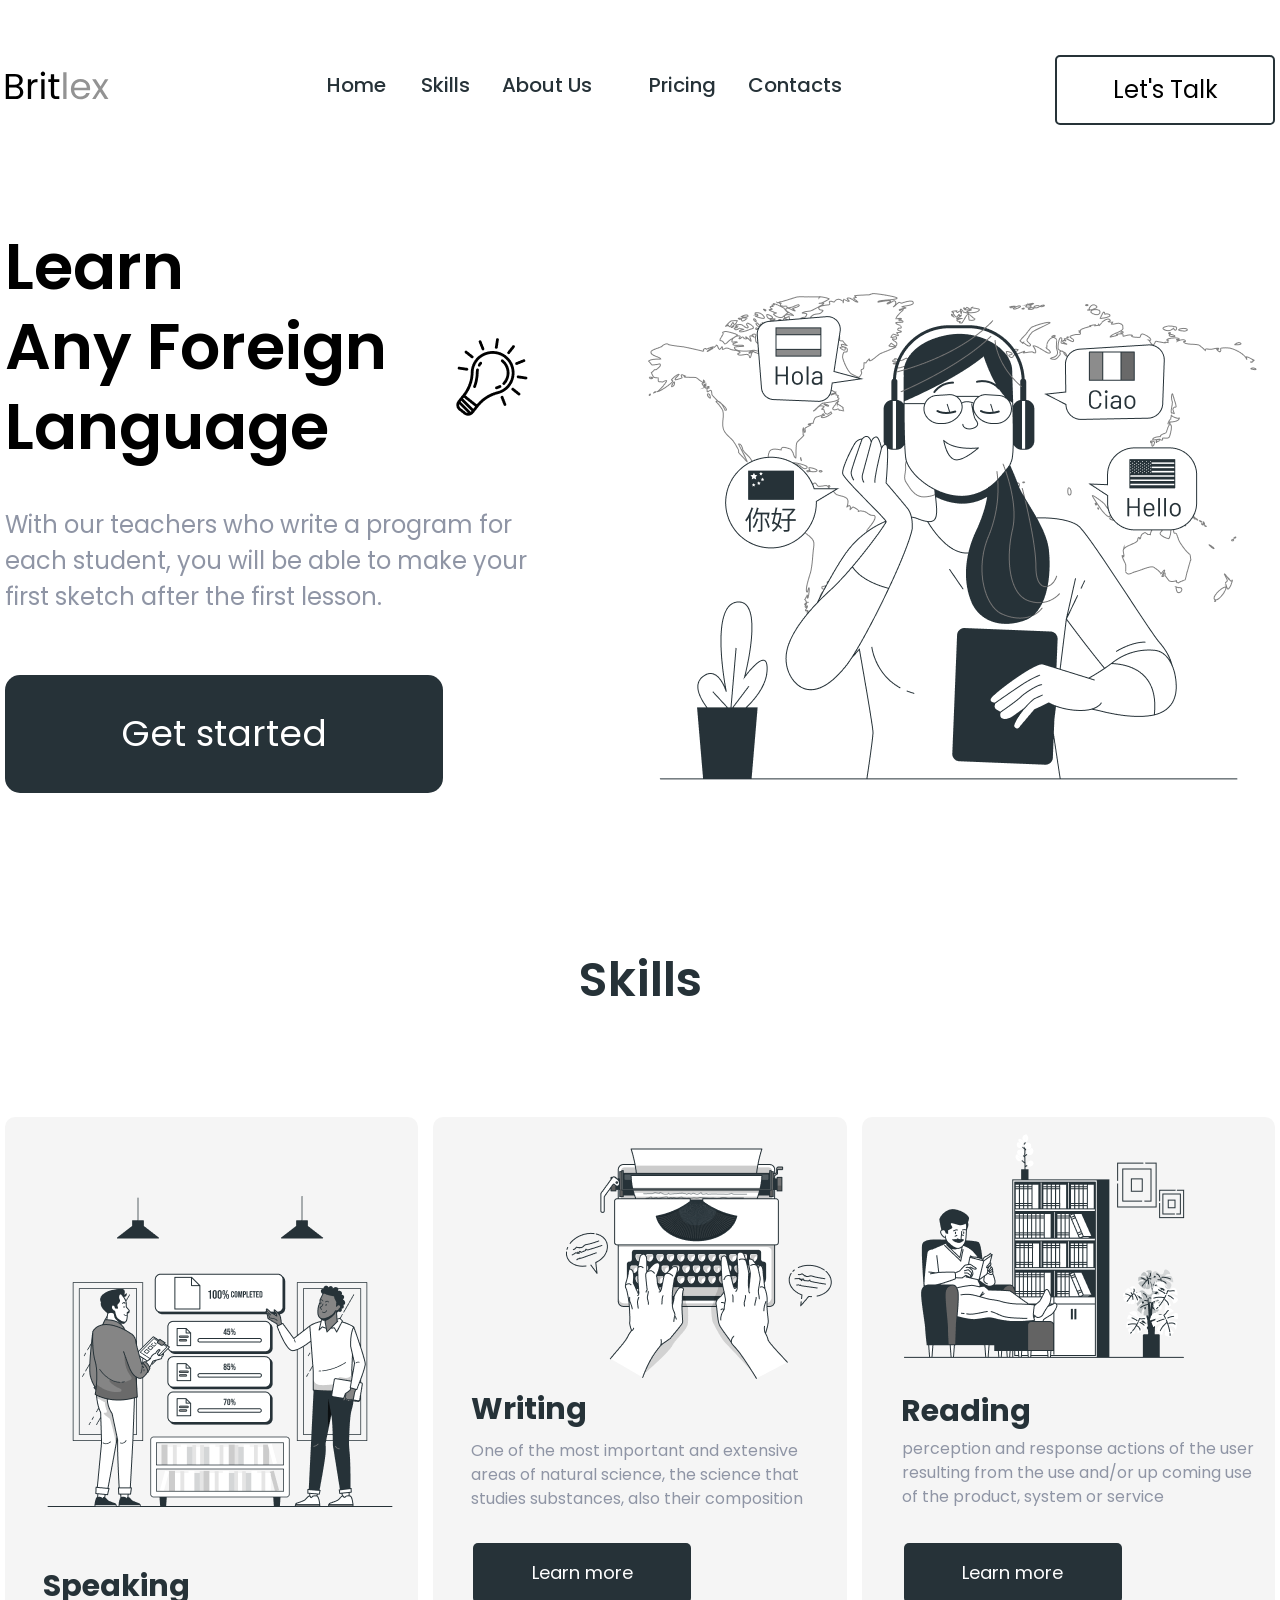
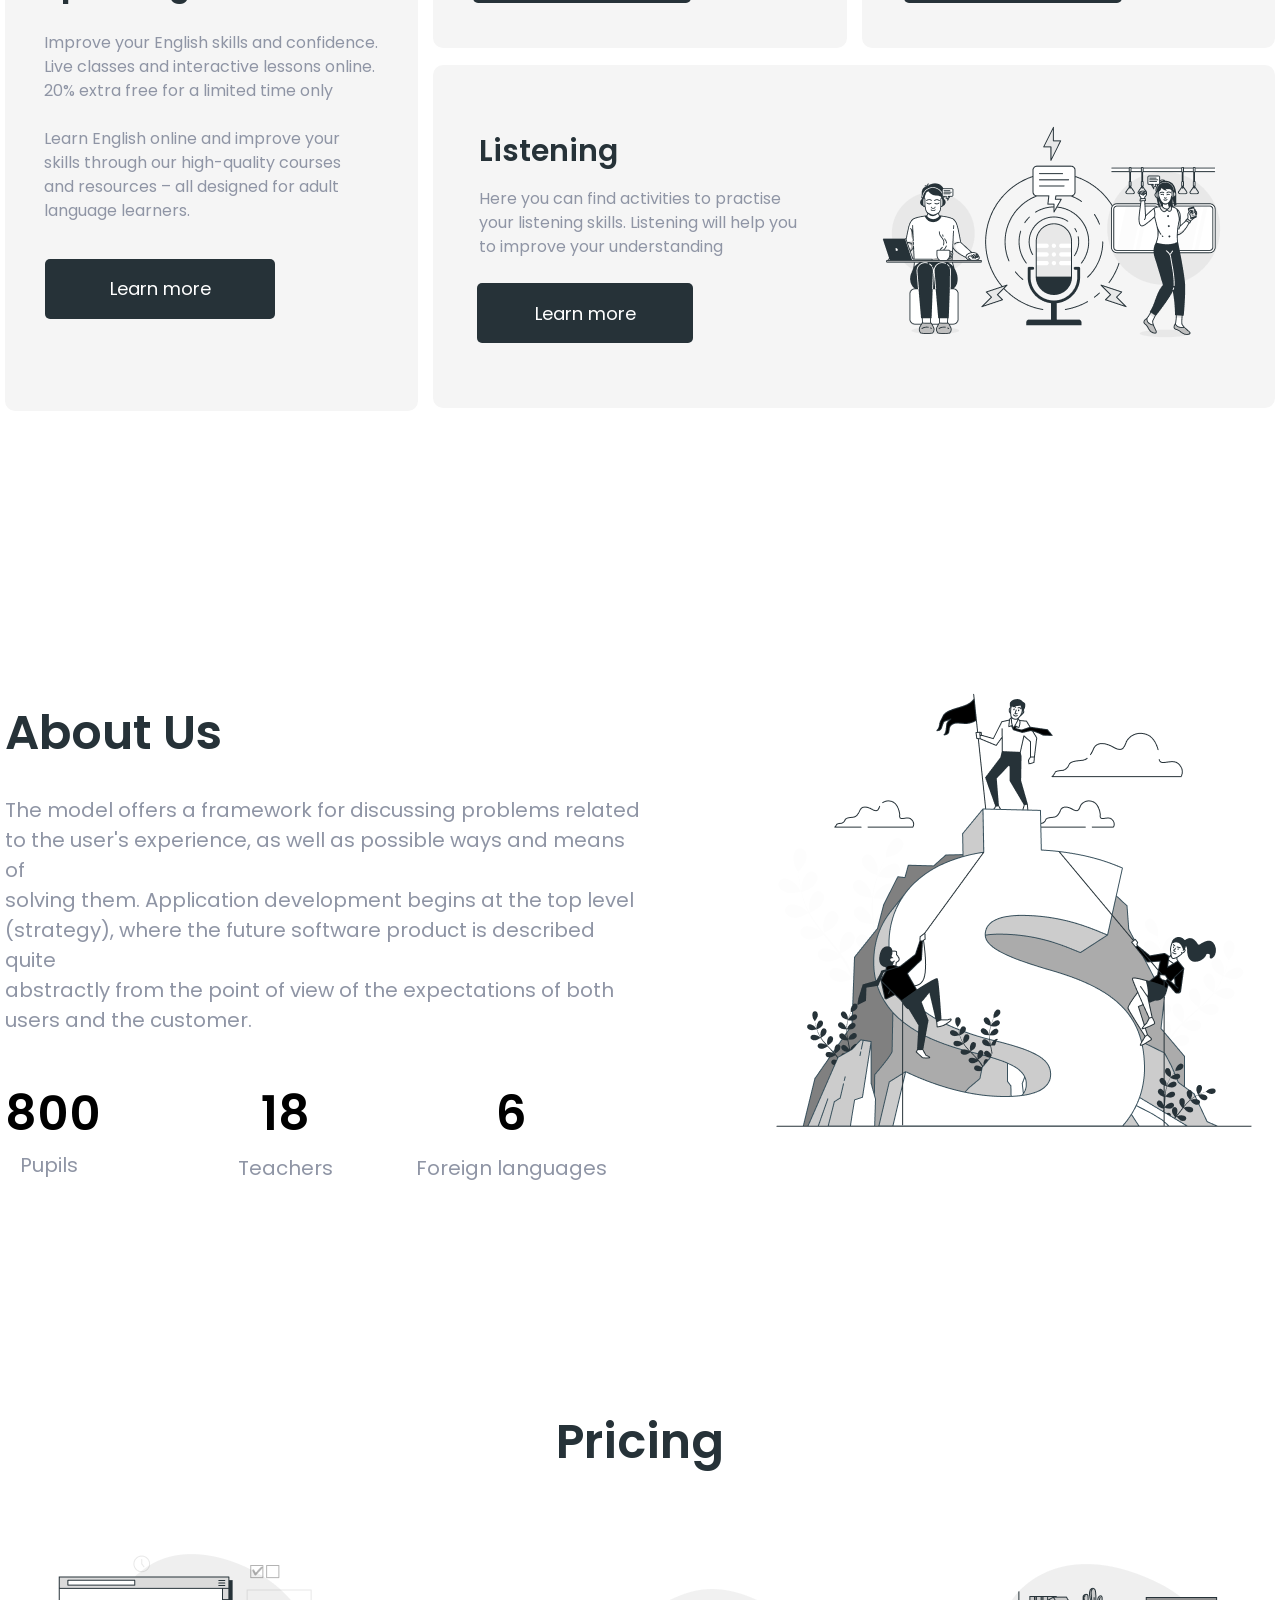
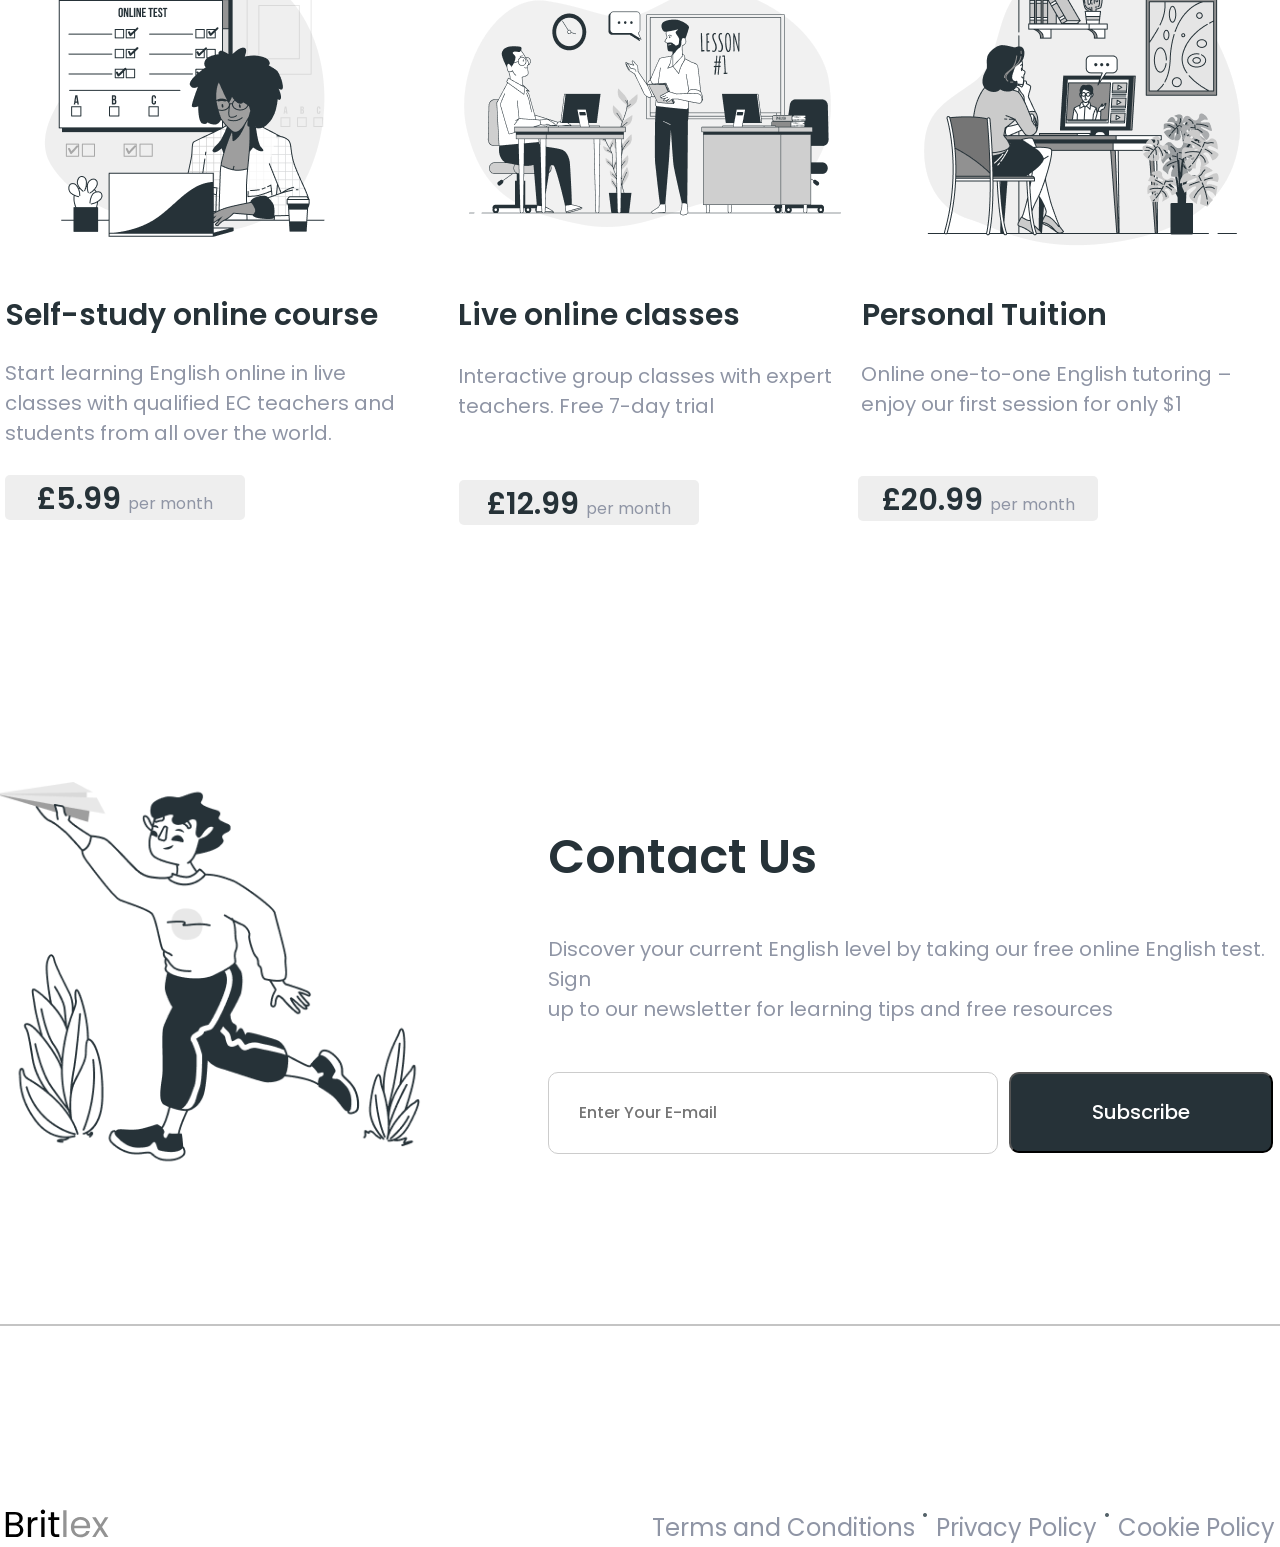
==== commit ad7c6166: "04092026_2" ====
--- a/index.html
+++ b/index.html
@@ -4,380 +4,296 @@
 <head>
     <meta charset="UTF-8">
     <meta name="viewport" content="width=device-width, initial-scale=1.0">
-    <title>Britlex</title>
+    <title>Britlex - Learn Any Foreign Language</title>
 
     <link rel="preconnect" href="https://fonts.googleapis.com">
     <link rel="preconnect" href="https://fonts.gstatic.com" crossorigin>
     <link href="https://fonts.googleapis.com/css2?family=Poppins:wght@400;500;600;700&display=swap" rel="stylesheet">
 
-    <link rel="icon" type="image/png" href="icon/favicon-96x96.png?v=20260505" sizes="96x96" />
-    <link rel="icon" type="image/svg+xml" href="icon/favicon.svg?v=20260505" />
-    <link rel="shortcut icon" href="icon/favicon.ico?v=20260505" />
-    <link rel="apple-touch-icon" sizes="180x180" href="icon/apple-touch-icon.png?v=20260505" />
-    <meta name="apple-mobile-web-app-title" content="MyWebSite" />
-    <link rel="manifest" href="icon/site.webmanifest?v=20260505" />
-    <link rel="stylesheet" href="path/to/font-awesome/css/font-awesome.min.css">
-
+    <!-- <link rel="stylesheet" href="./styles/style_proba2.css"> -->
     <link rel="stylesheet" href="./styles/style.css">
-
 </head>
 
 <body>
-    <header class="header" id="home">
-        <div class="container-alignment">
-            <div class="container">
-                <div class="header__flex-box">
-                    <div class="header__logo-box">
-                        <img class="logo-file" src="./images/logo_Britlex.svg" alt="logo">
-                    </div>
-
-                    <div class="nav-bar-box">
-                        <ul class="nav-bar">
-                            <li class="nav-bar-item"><a class="nav-bar-link button__style" href="#home"><ya-tr-span
-                                        data-index="0-0" data-translated="false" data-source-lang="en"
-                                        data-target-lang="ru" data-value="Home" data-translation="Главная" data-ch="0"
-                                        data-type="trSpan" style="visibility: inherit !important;">Home</ya-tr-span></a>
-                            </li>
-
-                            <li class="nav-bar-item"><a class="nav-bar-link button__style" href="#skills"><ya-tr-span
-                                        data-index="0-1" data-translated="false" data-source-lang="en"
-                                        data-target-lang="ru" data-value="Skills" data-translation="Навыки" data-ch="0"
-                                        data-type="trSpan"
-                                        style="visibility: inherit !important;">Skills</ya-tr-span></a></li>
-
-                            <li class="nav-bar-item"><a class="nav-bar-link button__style" href="#about_us"><ya-tr-span
-                                        data-index="0-2" data-translated="false" data-source-lang="en"
-                                        data-target-lang="ru" data-value="About Us" data-translation="О нас" data-ch="0"
-                                        data-type="trSpan" style="visibility: inherit !important;">About
-                                        Us</ya-tr-span></a></li>
-                            <li class="nav-bar-item"><a class="nav-bar-link button__style" href="#pricing"><ya-tr-span
-                                        data-index="0-3" data-translated="false" data-source-lang="en"
-                                        data-target-lang="ru" data-value="Pricing" data-translation="Цены" data-ch="0"
-                                        data-type="trSpan"
-                                        style="visibility: inherit !important;">Pricing</ya-tr-span></a></li>
-                            <li class="nav-bar-item"><a class="nav-bar-link button__style" href="#contacts"><ya-tr-span
-                                        data-index="0-4" data-translated="false" data-source-lang="en"
-                                        data-target-lang="ru" data-value="Contacts" data-translation="Контакты"
-                                        data-ch="0" data-type="trSpan"
-                                        style="visibility: inherit !important;">Contacts</ya-tr-span></a></li>
-                        </ul>
-                    </div>
-                    <div class="button-box">
-                        <button class="button__style button-file"><ya-tr-span data-index="1-0" data-translated="false"
-                                data-source-lang="en" data-target-lang="ru" data-value="Let's Talk"
-                                data-translation="Поговорить" data-ch="0" data-type="trSpan"
-                                style="visibility: inherit !important;">Let's Talk</ya-tr-span></button>
-                    </div>
-                    <a class="button__style burger sidenav-trigger" data-target="slide-out"><img
-                            class="burger-icon-file" src="./images/burger-button.svg" alt="burger-button"></a>
-
-
-
-                    <nav id="slide-out" class="sidenav">
-                        <div class="sidenav-flex">
-                            <a href="#user"><img class="sidenav-logo-file" src="./images/logo_Britlex.svg"></a>
-
-                            <a class="sidenav-close" href="#!"><img class="sidenav-close-button"
-                                    src="./images/close-sidenav.svg"></a>
-
-                        </div>
-
-                        <ul class="sidenav-navigation-list">
-
-                            <li class="sidenav-navbar-link">
-                                <div class="divider"></div>
-                            </li>
-
-                            <li class="sidenav-navbar-link"><a class="nav-bar-link button__style" href="#home">Home</a>
-                            </li>
-
-                            <li class="sidenav-navbar-link"><a class="nav-bar-link button__style"
-                                    href="#skills">Skills</a>
-                            </li>
-
-                            <li class="sidenav-navbar-link"><a class="nav-bar-link button__style" href="#about_us">About
-                                    Us</a></li>
-
-                            <li class="sidenav-navbar-link"><a class="nav-bar-link button__style"
-                                    href="#pricing">Pricing</a></li>
-
-                            <li class="sidenav-navbar-link"><a class="nav-bar-link button__style"
-                                    href="#contacts">Contacts</a></li>
-
-                        </ul>
-                        <button class="button__style sidenav-button-file">Let's Talk</button>
-                    </nav>
-
-                </div>
-
-                <div class="header__main_flex-box">
-                    <div class="header__main_left-box">
-                        <div class="header__main_headline-flex-box">
-                            <h1 class="header__main_headline_text-h1"><ya-tr-span data-index="2-0"
-                                    data-translated="false" data-source-lang="en" data-target-lang="ru"
-                                    data-value="Learn " data-translation="Изучить " data-ch="0" data-type="trSpan"
-                                    style="visibility: inherit !important;">Learn </ya-tr-span><br><ya-tr-span
-                                    data-index="2-1" data-translated="false" data-source-lang="en" data-target-lang="ru"
-                                    data-value="Any Foreign Language" data-translation="любой иностранный язык"
-                                    data-ch="0" data-type="trSpan" style="visibility: inherit !important;">Any Foreign
-                                    Language</ya-tr-span></h1>
-                            <img class="header__main_icon-file" src="./images/header__icon_lamp.png" alt="header__icon">
-                        </div>
-                        <p class="header__main_text-p header__main_text-p_alignment"><ya-tr-span data-index="3-0"
-                                data-translated="false" data-source-lang="en" data-target-lang="ru"
-                                data-value="With our teachers who write a program for each student, you will be able to make your first sketch after the first lesson."
-                                data-translation="С нашими преподавателями, которые составляют программу для каждого ученика, вы сможете сделать свой первый набросок уже после первого урока."
-                                data-ch="0" data-type="trSpan" style="visibility: inherit !important;">With our teachers
-                                who
-                                write a program for each student, you will be able to make your first sketch after the
-                                first
-                                lesson.</ya-tr-span></p>
-                        <button class="button__style header__main_button-file"><ya-tr-span data-index="3-1"
-                                data-translated="false" data-source-lang="en" data-target-lang="ru"
-                                data-value="Get started" data-translation="Начать" data-ch="0" data-type="trSpan"
-                                style="visibility: inherit !important;">Get started</ya-tr-span></button>
-                    </div>
-
-                    <div class="header__main_right-box">
-                        <div class="header__main_right_image-box">
-                            <img class="header__main_image-file" src="./images/header__image.png" alt="header__image">
-                        </div>
-                    </div>
-
-                </div>
-            </div>
-        </div>
+
+    <!-- ШАПКА САЙТА -->
+    <header class="header container">
+        <div class="logo">
+            <!-- Логотип Britlex -->
+            <img src="./images/logo_Britlex.svg" alt="Britlex Logo">
+        </div>
+
+        <div class="nav-bar-box">
+            <ul class="nav-bar">
+                <li class="nav-bar-item"><a class="nav-bar-link" href=" #home">Home</a></li>
+                <li class="nav-bar-item"><a class="nav-bar-link" href=" #skills">Skills</a></li>
+                <li class="nav-bar-item"><a class="nav-bar-link" href=" #about">About Us</a></li>
+                <li class="nav-bar-item"><a class="nav-bar-link" href=" #pricing">Pricing</a></li>
+                <li class="nav-bar-item"><a class="nav-bar-link" href="#contacts">Contacts</a></li>
+            </ul>
+        </div>
+        <div class="button-box">
+            <button class="button__style button-file">Let's Talk</button>
+        </div>
+
+        <!-- Иконка бургер-меню (для мобильной версии) -->
+        <img src="./images/burger-button.svg" alt="Open Menu" class="menu-icon">
     </header>
 
-    <section class="skills" id="skills">
-        <div class="container-alignment">
-            <div class="container">
-                <h2 class="h2-styles skills__headline_text-h2"><ya-tr-span data-index="4-0" data-translated="false"
-                        data-source-lang="en" data-target-lang="ru" data-value="Skills" data-translation="Навыки"
-                        data-ch="0" data-type="trSpan" style="visibility: inherit !important;">Skills</ya-tr-span></h2>
-
-                <div class="skills__grid-box">
-
-                    <div class="skills__card skills__speaking-card">
-                        <div class="skills__image-box skills__speaking-image-box">
-                            <img class="skills__speaking-image-file" src="./images/skills-section's__1-st_image.png"
-                                alt="skills-img">
-                        </div>
-                        <h3 class="skills__h3-style skills__speaking_h3-style">Speaking</h3>
-                        <p class="skills__p-style skills__speaking_p-style-1">Improve your English skills and
-                            confidence.
-                            Live classes and interactive lessons online. 20% extra free for a limited time only</p>
-                        <p class="skills__p-style skills__speaking_p-style-2">Learn English online and improve your
-                            skills
-                            through our high-quality courses and resources – all designed for adult language learners.
+    <!-- МОБИЛЬНОЕ МЕНЮ (скрыто по умолчанию) -->
+    <!-- МОБИЛЬНОЕ МЕНЮ -->
+    <div class="mobile-menu" id="mobileMenu">
+        <div class="mobile-menu__header">
+            <img src="./images/logo_Britlex.svg" alt="Britlex Logo" class="mobile-logo">
+            <img src="./images/close-sidenav.svg" alt="Close Menu" class="close-icon">
+        </div>
+
+        <div class="mobile-menu__line"></div>
+
+        <nav class="mobile-nav">
+            <ul class="mobile-nav-list">
+                <li class="mobile-nav-item"><a class="mobile-nav-link" href="#home">Home</a></li>
+                <li class="mobile-nav-item"><a class="mobile-nav-link" href="#skills">Skills</a></li>
+                <li class="mobile-nav-item"><a class="mobile-nav-link" href="#about">About Us</a></li>
+                <li class="mobile-nav-item"><a class="mobile-nav-link" href="#pricing">Pricing</a></li>
+                <li class="mobile-nav-item"><a class="mobile-nav-link" href="#contacts">Contacts</a></li>
+            </ul>
+        </nav>
+
+        <button class="button__style mobile-cta">Let's Talk</button>
+    </div>
+
+    <main>
+        <!-- ГЛАВНЫЙ ЭКРАН (HERO) -->
+        <section id="home" class="hero container">
+
+            <div class="hero-text">
+                <h1 class="h1-style hero-h1">
+                    Learn <br>
+                    Any Foreign <br>
+                    Language
+                </h1>
+
+                <!-- Маленькая иконка лампочки -->
+                <img class="lightbulb-icon" src="./images/header__icon_lamp.png" alt="Lightbulb">
+
+
+                <p class="p-style24 hero-p">With our teachers who write a program for <br>
+                    each student, you will be able to make your <br>
+                    first sketch after the first lesson.</p>
+                <button class="cta-btn hero-btn">Get started</button>
+            </div>
+            <div class="hero-image">
+                <!-- Девушка в наушниках на фоне карты мира -->
+                <img src="./images/header__image.png" alt="Girl learning languages">
+            </div>
+
+        </section>
+
+        <!-- СЕКЦИЯ НАВЫКИ -->
+        <section id="skills" class="skills container">
+            <h2 class="section-title  skills_h2">Skills</h2>
+
+            <div class="skills__grid-box">
+
+                <div class="skills__card skills__speaking-card">
+
+                    <div class="skills__image-box skills__speaking-image-box">
+                        <img class="skills__speaking-image-file" src="./images/skills-speaking.png" alt="skills-img">
+                    </div>
+                    <h3 class="skills__h3-style skills__speaking_h3-style">Speaking</h3>
+                    <p class="p-style16 skills__speaking_p">
+                        Improve your English skills and confidence. <br>
+                        Live classes and interactive lessons online. <br>
+                        20% extra free for a limited time only <br>
+                        <br>
+                        Learn English online and improve your <br>
+                        skills through our high-quality courses <br>
+                        and resources – all designed for adult <br>
+                        language learners.
+                    </p>
+                    <button class="button__style skills__button__style skills__speaking_button__style">Learn
+                        more</button>
+                </div>
+
+
+
+                <div class="skills__card skills__writing-card">
+                    <div class="skills__image-box skills__writing-image-box">
+                        <img class="skills__writing-image-file" src="./images/skills-writing.png" alt="skills-img">
+                    </div>
+                    <h3 class="skills__h3-style skills__writing_h3-style">Writing</h3>
+                    <p class="p-style16 skills__writing_p-style">One of the most important and extensive areas
+                        of
+                        natural science, the science that studies substances, also their composition</p>
+                    <button class="button__style skills__button__style skills__writing_button__style">Learn
+                        more</button>
+                </div>
+
+
+                <div class="skills__card skills__reading-card">
+                    <div class="skills__image-box skills__reading-image-box">
+                        <img class="skills__reading-image-file" src="./images/skills-reading.png" alt="skills-img">
+                    </div>
+                    <h3 class="skills__h3-style skills__reading_h3-style">Reading</h3>
+                    <p class="p-style16 skills__reading_p-style">perception and response actions of the user
+                        resulting from the use and/or up coming use of the product, system or service</p>
+                    <button class="button__style skills__button__style skills__reading_button__style">Learn
+                        more</button>
+                </div>
+
+                <div class="skills__card skills__listening-card-flex">
+                    <div class="skills__listening-card">
+                        <h3 class="h3-style skills__listening_h3-style">Listening</h3>
+                        <p class="p-style16 skills__listening_p-style">Here you can find activities to
+                            practise
+                            your listening skills. Listening will help you to improve your understanding</p>
+                        <button class="button__style skills__button__style skills__listening_button__style">Learn
+                            more</button>
+                    </div>
+
+
+                    <div class="skills__image-box skills__listening-image-box">
+                        <img class="skills__listening-image-file" src="./images/skills-listening.png" alt="skills-img">
+                    </div>
+                </div>
+            </div>
+
+
+
+
+
+        </section>
+
+        <!-- СЕКЦИЯ О НАС -->
+        <section id="about" class="about container">
+            <div class="about-text">
+                <h2 class="section-title about_h2">About Us</h2>
+                <p class="about_us__text-p about_us__text-p_alignment">
+                    The model offers a framework for discussing problems related <br>
+                    to the user's experience, as well as possible ways and means of <br>
+                    solving them. Application development begins at the top level <br>
+                    (strategy), where the future software product is described quite <br>
+                    abstractly from the point of view of the expectations of both <br>
+                    users and the customer.</p>
+
+                <div class="stats">
+                    <div class="stat-item">
+                        <h2 class="h2-styles about_us__the_number_text-h2 Pupils_text-h2">800</h2>
+
+                        <p class="p-style Pupils_text-p">Pupils</p>
+
+                    </div>
+                    <div class="stat-item">
+                        <h2 class="h2-styles about_us__the_number_text-h2 Teachers_text-h2">
+                            18
+                        </h2>
+
+                        <p class="p-style Teachers_text-p">Teachers</p>
+
+                    </div>
+                    <div class="stat-item">
+                        <h2 class="h2-styles Foreign-lang_text-h2">6</h2>
+
+                        <p class="p-style Foreign-lang_text-p">Foreign languages
                         </p>
-                        <button class="button__style skills__speaking_button__style">Learn more</button>
-                    </div>
-
-                    <div class="skills__card skills__writing-card">
-                        <div class="skills__image-box skills__writing-image-box">
-                            <img class="skills__writing-image-file" src="./images/skills-section's__2-nd_image.png"
-                                alt="skills-img">
-                        </div>
-                        <h3 class="skills__h3-style skills__writing_h3-style">Writing</h3>
-                        <p class="skills__p-style skills__writing_p-style">One of the most important and extensive areas
-                            of
-                            natural science, the science that studies substances, also their composition</p>
-                        <button class="button__style skills__button__style skills__writing_button__style">Learn
-                            more</button>
-                    </div>
-
-
-                    <div class="skills__card skills__reading-card">
-                        <div class="skills__image-box skills__reading-image-box">
-                            <img class="skills__reading-image-file" src="./images/skills-section's__3-rd_image.png"
-                                alt="skills-img">
-                        </div>
-                        <h3 class="skills__h3-style skills__reading_h3-style">Reading</h3>
-                        <p class="skills__p-style skills__reading_p-style">perception and response actions of the user
-                            resulting from the use and/or up coming use of the product, system or service</p>
-                        <button class="button__style skills__button__style skills__reading_button__style">Learn
-                            more</button>
-                    </div>
-
-                    <div class="skills__card skills__listening-card-flex">
-                        <div class="skills__listening-card">
-                            <h3 class="skills__h3-style skills__listening_h3-style">Listening</h3>
-                            <p class="skills__p-style skills__listening_p-style">Here you can find activities to
-                                practise
-                                your listening skills. Listening will help you to improve your understanding</p>
-                            <button class="button__style skills__button__style skills__listening_button__style">Learn
-                                more</button>
-                        </div>
-
-
-                        <div class="skills__image-box skills__listening-image-box">
-                            <img class="skills__listening-image-file" src="./images/skills-section's__4-th_image.png"
-                                alt="skills-img">
-                        </div>
-                    </div>
-                </div>
-            </div>
-        </div>
-    </section>
-
-    <section class="about_us" id="about_us">
-        <div class="container-alignment">
-            <div class="container">
-                <h2 class="h2-styles about_us__headline_text-h2">About Us</h2>
-                <div class="about_us__flex">
-                    <div class="about_us__text-box">
-                        <p class="about_us__text-p about_us__text-p_alignment">The model offers a framework for
-                            discussing
-                            problems related to the user's experience, as well as possible ways and means of solving
-                            them.
-                            Application development begins at the top level (strategy), where the future software
-                            product is
-                            described quite abstractly from the point of view of the expectations of both users and the
-                            customer.</p>
-                        <div class="about_us__the_number__flex-box">
-                            <div class="about_us__the_number_of-Pupils__text-box">
-                                <h2 class="h2-styles about_us__the_number_text-h2 about_us__the_number-Pupils_text-h2">
-                                    800
-                                </h2>
-                                <p class="about_us__text-p about_us__the_number-Pupils_text-p">Pupils</p>
-                            </div>
-                            <div class="about_us__the_number_of-Teachers__text-box">
-                                <h2
-                                    class="h2-styles about_us__the_number_text-h2 about_us__the_number-Teachers_text-h2">
-                                    18
-                                </h2>
-                                <p class="about_us__text-p about_us__the_number-Teachers_text-p">Teachers</p>
-                            </div>
-                            <div class="about_us__the_number_of-Foreign-lang__text-box">
-                                <h2 class="h2-styles about_us__the_number-Foreign-lang_text-h2">6</h2>
-                                <p class="about_us__text-p about_us__the_number-Foreign-lang_text-p">Foreign languages
-                                </p>
-                            </div>
-                        </div>
-                    </div>
-                    <div class="about_us__image-box">
-                        <img class="about_us-image-file" src="./images/AboutUs_section's_image.png" alt="AboutUs_img">
-                    </div>
-                </div>
-            </div>
-        </div>
-    </section>
-
-    <section class="pricing" id="pricing">
-        <div class="container-alignment">
-            <div class="container">
-                <h2 class="h2-styles pricing__headline_text-h2">Pricing</h2>
-                <div class="pricing__flex">
-                    <div class="pricing__card pricing__card_self-study">
-                        <img class="pricing-card__image_self-study" src="./images/pricing-section's__1-st_image.png"
-                            alt="pricing-section's_image">
-                        <h3 class="pricing__h3-style pricing__self-study_h3-style">Self-study online course</h3>
-                        <p class="pricing__p-style pricing__self-study_p-style">Start learning English online in live
-                            classes with qualified EC teachers and students from all over the world.</p>
-                        <button class="button__style pricing-card__button pricing-card__button_self-study"><span
-                                class="pricing-card__button_span-text-stye pricing-card__button_self-study_span-text_alignment">£5.99</span>
-                            per month</button>
-                    </div>
-                    <div class="pricing__card">
-                        <img class="pricing-card__image_live" src="./images/pricing-section's__2-nd_image.png"
-                            alt="pricing-section's_image">
-                        <h3 class="pricing__h3-style pricing__live_h3-style">Live online classes</h3>
-                        <p class="pricing__p-style pricing__live_p-style">Interactive group classes with expert
-                            teachers.
-                            Free 7-day trial</p>
-                        <button class="button__style pricing-card__button pricing-card__button_Live"><span
-                                class="pricing-card__button_span-text-stye pricing-card__button_Live_span-text_alignment">£12.99</span>
-                            per month</button>
-                    </div>
-                    <div class="pricing__card">
-                        <img class="pricing-card__image_personal-tuition"
-                            src="./images/pricing-section's__3-rd_image.png" alt="pricing-section's_image">
-                        <h3 class="pricing__h3-style pricing__personal-tuition_h3-style">Personal Tuition</h3>
-                        <p class="pricing__p-style pricing__personal-tuition_p-style">Online one-to-one English tutoring
-                            –
-                            enjoy our first session for only $1</p>
-                        <button class="button__style pricing-card__button pricing-card__button_personal-tuition"><span
-                                class="pricing-card__button_span-text-stye pricing-card__button_personal-tuition_span-text_alignment">£20.99</span>
-                            per month</button>
-                    </div>
-                </div>
-            </div>
-        </div>
-    </section>
-
-    <section class="contact_us" id="contacts">
-        <div class="container-alignment">
-            <div class="container">
-                <h2 class="h2-styles contact_us__headline_text-h2">Contact Us</h2>
-                <div class="contact_us__flex">
-                    <div class="contact_us__image-box">
-                        <img class="contact_us__image__file" src="./images/ContactUs_section's_image.png"
-                            alt="ContactUs_image">
-                    </div>
-                    <div class="contact_us__text-box">
-                        <p class="pricing__p-style contact_us__offer_p-style">Discover your current English level by
-                            taking
-                            our free online English test.Sign up to our newsletter for learning tips and free resources
-                        </p>
-                        <form class="contact_us__form-flex">
-                            <input class="contact_us__input" type="email" placeholder="Enter Your E-mail">
-                            <button class="button__style contact_us__button">Subscribe</button>
-                        </form>
-                    </div>
-                </div>
-            </div>
-        </div>
-    </section>
-
-    <footer class="footer">
-        <div class="container-alignment">
-            <div class="container">
-                <div class="footer-line"></div>
-                <div class="footer__flex">
-                    <a class="footer__logo-box" href="#home">
-                        <img class="logo-file" src="./images/logo_Britlex.svg" alt="logo">
-                    </a>
-                    <div class="footer__nav-bar-box">
-                        <ul class="footer__nav-bar">
-                            <li class="header__main_text-p footer__nav-bar-item"><a
-                                    class="footer__nav-bar-link button__style" href="#">Terms and Conditions</a></li>
-                            <li class="header__main_text-p footer__nav-bar-item"><a
-                                    class="footer__nav-bar-link button__style" href="#">• Privacy Policy</a></li>
-                            <li class="header__main_text-p footer__nav-bar-item"><a
-                                    class="footer__nav-bar-link button__style" href="#">• Cookie Policy</a></li>
-                        </ul>
-                    </div>
-                </div>
-            </div>
+
+                    </div>
+                </div>
+            </div>
+
+            <div class="about-image">
+                <!-- Иллюстрация с горой и флагом -->
+                <img src="./images/Business competition-bro 1.png" alt="Climbing the mountain of success">
+            </div>
+        </section>
+
+        <!-- СЕКЦИЯ ЦЕНЫ -->
+        <section id="pricing" class="pricing container">
+            <h2 class="section-title pricing_h2">Pricing</h2>
+
+            <div class="pricing-grid">
+                <!-- Тариф 1 -->
+                <div class="pricing-card">
+                    <img class="img-Self-study" src="./images/pricing-self-study.png" alt="Self-study online course">
+
+                    <h3 class="h3-style pricing__self-study_h3-style">Self-study online course</h3>
+
+                    <p class="p-style pricing__self-study_p-style">Start learning English online in live
+                        classes with
+                        qualified EC teachers and students from all
+                        over the world.</p>
+                    <div class="price-tag price-tag_text price1">£5.99 <span>per month</span></div>
+                </div>
+
+                <!-- Тариф 2 -->
+                <div class="pricing-card">
+                    <img class="img-Live_online" src="./images/pricing-live.png" alt="Live online classes">
+                    <h3 class="h3-style pricing__live_h3-style">Live online classes</h3>
+
+                    <p class="p-style pricing__live_p-style">Interactive group classes with expert teachers.
+                        Free 7-day trial</p>
+
+                    <div class=" price-tag price-tag_text price2">£12.99 <span>per month</span>
+                    </div>
+                </div>
+
+                <!-- Тариф 3 -->
+                <div class="pricing-card">
+                    <img class="img-Personal_Tuition" src="./images/pricing-personal.png" alt="Personal Tuition">
+
+                    <h3 class="h3-style pricing__personal-tuition_h3-style">Personal Tuition</h3>
+
+                    <p class="p-style pricing__personal-tuition_p-style">Online one-to-one English tutoring –
+                        enjoy our first session for only $1</p>
+
+                    <div class="price-tag price-tag_text price3">£20.99 <span>per month</span></div>
+                </div>
+            </div>
+        </section>
+
+        <!-- СЕКЦИЯ КОНТАКТЫ -->
+        <section id="contacts" class="contacts container">
+            <div class="contact-image">
+                <!-- Человек, бегущий с бумажным самолетиком -->
+                <img src="./images/ContactUs_section's_image.png" alt="Running with paper plane">
+            </div>
+
+            <div class="contact-text">
+                <h2 class="section-title section-title_h2">Contact Us</h2>
+
+                <p class="p-style p-Contacts ">Discover your current English level by taking our free online English
+                    test.
+                    Sign <br>
+                    up to our newsletter for learning tips and free resources</p>
+
+                <form class="subscribe-form">
+                    <input class="contact_us__input" type="email" placeholder="Enter Your E-mail" required>
+                    <button type="submit">Subscribe</button>
+                </form>
+            </div>
+        </section>
+    </main>
+    <div class="footer-line"></div>
+
+    <!-- ПОДВАЛ САЙТА -->
+    <footer class="footer container">
+
+        <div class="footer-logo">
+            <img src="./images/logo_Britlex.svg" alt="Britlex Logo">
+        </div>
+        <div class="footer-links">
+            <a href="#">Terms and Conditions</a>
+            <span>•</span>
+            <a href="#">Privacy Policy</a>
+            <span>•</span>
+            <a href="#">Cookie Policy</a>
         </div>
     </footer>
-    <script type="text/javascript" src="./js/materialize.min.js"></script>
-    <script type="text/javascript" src="./js/main.js"></script>
-
-
-
-    <div class="sidenav-overlay"></div>
-    <div class="drag-target"></div>
-    <div id="tr-popup" class="tr-popup" translate="no" data-hidden="true" data-invalid="true" data-disabled="true"
-        lang="ru">
-        <div class="tr-popup__block"><span class="tr-popup__title_original">Оригинальный текст:</span> <span
-                class="tr-popup__value"></span></div>
-        <div class="tr-popup__block tr-popup__block_a"><span class="tr-popup__link tr-popup__link_suggest"
-                data-action="expand">Предложить перевод</span><a href="https://translate.yandex.ru"
-                class="tr-popup__link tr-popup__link_service" target="_blank" data-action="navigate"><span
-                    class="tr-popup__logo tr-popup__logo_company"></span><span
-                    class="tr-popup__logo tr-popup__logo_service"></span></a></div>
-        <div class="tr-popup__block tr-popup__block_b"><textarea class="tr-popup__input" spellcheck="false"
-                autocapitalize="off" autocorrect="off" autocomplete="off" maxlength="1000"></textarea>
-            <div class="tr-popup__block tr-popup__block_submit"><span role="button"
-                    class="tr-popup__button tr-popup__button_submit" data-action="send">Отправить</span></div>
-            <div class="tr-popup__overlay tr-popup__overlay_submitted">Спасибо, перевод отправлен</div>
-        </div><span role="button" class="tr-popup__button tr-popup__button_close" data-action="clickClose"></span><span
-            role="button" class="tr-popup__button tr-popup__button_menu" data-action="clickMenu"><span
-                class="tr-popup__menu" data-action="disablePopup">Отключить подсказку с оригинальным
-                текстом</span></span><span class="tr-popup__arrow"></span>
-    </div>
+
+    <!-- Подключение JS для работы мобильного меню -->
+    <script src="./js/main.js"></script>
+    <script src="./js/materialize.min.js"></script>
 
 </body>
 
--- a/styles/style.css
+++ b/styles/style.css
@@ -1,838 +1,658 @@
-html {
+@import url("https://fonts.googleapis.com/css2?family=Poppins:wght@400;500;600;700&display=swap");
+
+/* --- Базовые стили --- */
+* {
+  margin: 0;
+  padding: 0;
   box-sizing: border-box;
 }
-*,
-*::before,
-*::after {
-  box-sizing: inherit;
-}
-h1,
-h2,
-h3,
-h4,
-h5,
-h6,
-p,
-ul,
-body,
-input,
-button {
-  padding: 0;
-  margin: 0;
-}
+
 body {
   font-family: "Poppins", sans-serif;
-}
-.container-alignment {
+  color: #263238;
+  background-color: #ffffff;
+  line-height: 1.6;
+}
+
+img {
+  max-width: 100%;
+  display: block;
+}
+
+a {
+  text-decoration: none;
+  color: inherit;
+}
+ul {
+  list-style: none;
+}
+button {
+  cursor: pointer;
+  font-family: inherit;
+}
+
+.container {
+  max-width: 1350px;
   margin: 0 auto;
-}
-.container {
-  max-width: 1340px;
-  margin: 0 auto;
-}
+  padding: 0 5px;
+}
+
+/* Learn Any Foreign Language */
+
+.h1-style {
+  font-family: "Poppins";
+  font-style: normal;
+  font-weight: 600;
+  font-size: 64px;
+  line-height: 80px;
+  /* or 125% */
+
+  color: #000000;
+}
+
+.section-title {
+  font-size: 48px;
+  font-weight: 600;
+  margin-bottom: 60px;
+}
+
+.h3-style {
+  font-size: 30px;
+  font-weight: 600;
+  line-height: 48px;
+  letter-spacing: 0em;
+  color: #263238;
+}
+
+.p-style {
+  font-size: 20px;
+  color: #8f95a5;
+  line-height: 1.5;
+  margin-bottom: 30px;
+}
+
+.p-style24 {
+  font-family: "Poppins";
+  font-style: normal;
+  font-weight: 400;
+  font-size: 24px;
+  line-height: 36px;
+
+  color: #8f95a5;
+}
+
+.p-style16 {
+  font-family: "Poppins";
+  font-style: normal;
+  font-weight: 400;
+  font-size: 16px;
+  line-height: 24px;
+
+  color: #8f95a5;
+}
+
+/* --- Шапка сайта --- */
+.header {
+  display: flex;
+  justify-content: space-between;
+  align-items: center;
+  padding-top: 45px;
+}
+
+.nav-bar {
+  display: flex;
+  justify-content: flex-start;
+  margin-top: 0px;
+  margin-left: 40px;
+}
+
+.nav-bar-item {
+  padding-right: 35px;
+}
+
+.nav-bar-item:nth-child(2) {
+  padding-right: 32px;
+}
+
+.nav-bar-item:nth-child(3) {
+  padding-right: 57px;
+}
+.nav-bar-item:nth-child(4) {
+  padding-right: 32px;
+}
+
+.nav-bar-link {
+  font-weight: 500;
+  font-size: 20px;
+}
+
+.button-box {
+  margin-top: 10px;
+}
+
 .button__style:hover {
   opacity: 80%;
   cursor: pointer;
-}
-
-.header {
-  max-width: 1600px;
-  margin: 0 auto;
-}
-.header__flex-box {
-  display: flex;
-  padding-top: 51px;
-  justify-content: space-between;
-  align-items: center;
-}
-.header__logo-box {
-  margin-left: 1px;
-  margin-right: 8px;
-}
-
-.nav-bar {
-  list-style: none;
-  display: flex;
-  margin-top: -4px;
-}
-.nav-bar-item {
-  margin-right: 36px;
-}
-.nav-bar-item:nth-child(2) {
-  margin-right: 31px;
-}
-.nav-bar-item:nth-child(3) {
-  margin-right: 57px;
-}
-.nav-bar-item:nth-child(4) {
-  margin-right: 31px;
-}
-.nav-bar-item:last-child {
-  margin-right: 0;
-}
-.nav-bar-link {
-  text-decoration: none;
-  font-weight: 500;
-  font-size: 20px;
-  line-height: 30px;
-  color: #263238;
-}
-.button-box {
-  margin-top: 4px;
-  margin-right: 1px;
 }
 .button-file {
   width: 220px;
   height: 70px;
   border: 2px solid #263238;
   border-radius: 5px;
-  font-family: "Poppins", sans-serif;
   font-weight: 400;
   font-size: 24px;
   line-height: 36px;
   color: #000000;
   background-color: #ffffff;
-}
-
-.burger {
+  display: block;
+}
+
+.menu-icon {
   display: none;
-}
-.sidenav-flex {
-  display: flex;
+  width: 40px;
+  cursor: pointer;
+}
+
+/* --- Главный экран (Hero) --- */
+.hero {
+  display: flex;
+  align-items: flex-start;
   justify-content: space-between;
-  height: 75px;
-  margin-bottom: -23px;
-}
-.sidenav-navigation-list {
-  margin: 53px 0 0 7px;
-}
-.sidenav-logo-file {
-  width: 89px;
+  gap: 25px;
+}
+
+.hero-text {
+  width: 535px;
+  position: relative;
+}
+
+.hero-h1 {
+  margin-top: 102px;
+}
+
+.hero-p {
+  margin-top: 40px;
+}
+
+.lightbulb-icon {
+  position: absolute;
+  top: 194px;
+  right: -8px;
+  width: 120px;
+  height: auto;
+}
+
+.cta-btn {
+  width: 438px;
+  height: 118px;
+  background: #263238;
+  color: #ffffff;
+  border: none;
+  border-radius: 15px;
+  font-weight: 400;
+  font-size: 36px;
+  line-height: 54px;
+}
+
+.hero-btn {
+  margin-top: 60px;
+}
+
+.hero-image {
+  max-width: 1;
+  margin-top: 51px;
+  margin-right: -8px;
+  /* padding-top: 57px;
+  padding-left: 133px; */
+}
+
+/* --- Секция Навыки (Skills) --- */
+.skills {
+  margin-top: 105px;
+}
+
+.skills_h2 {
+  text-align: center;
+}
+
+.skills__grid-box {
+  display: grid;
+  gap: 15px;
+  grid-template-columns: repeat(3, 1fr);
+  grid-template-rows: repeat(2, auto);
+  grid-template-areas:
+    "speaking writing reading"
+    "speaking listening listening";
+  padding-top: 38px;
+}
+
+.skills__card {
+  display: flex;
+  flex-direction: column;
+  background: #f5f5f5;
+  border-radius: 10px;
+}
+
+.skills__image-box {
+  display: flex;
+  justify-content: flex-start;
+}
+
+.skills__speaking-card {
+  grid-area: speaking;
+  height: 894px;
+}
+.skills__writing-card {
+  grid-area: writing;
+  height: 531px;
+}
+.skills__reading-card {
+  grid-area: reading;
+  height: 531px;
+}
+.skills__listening-card-flex {
+  grid-area: listening;
+  height: 343px;
+}
+
+.skills__image-box img {
+  max-width: 100%;
+  max-height: 100%;
+  object-fit: contain;
+}
+.skills__h3-style {
+  font-size: 30px;
+  height: 32px;
+}
+
+.skills__p-style {
+  font-size: 16px;
+  color: #8f95a5;
+  line-height: 1.5;
+  flex-grow: 1;
+}
+
+.skills__button__style {
+  width: 200px;
+  padding: 15px 0;
+  border-radius: 5px;
+  border: none;
+  background: #263238;
+  color: #ffffff;
+  font-size: 18px;
+  align-self: flex-start;
+}
+
+/* skills__speaking */
+.skills__speaking-image-box {
+  padding-top: 35px;
+  padding-left: 20px;
+}
+.skills__speaking_h3-style {
+  padding-left: 38px;
+  padding-top: 20px;
+}
+
+.skills__speaking_p {
+  height: 250px;
+  padding-left: 39px;
+  padding-top: 57px;
+}
+
+.skills__speaking_button__style {
+  width: 230px;
+  height: 60px;
+
+  margin-left: 40px;
+  margin-top: 35px;
+}
+
+/* skills__writing */
+.skills__writing-image-box {
+  margin-left: 118px;
+  margin-top: -5px;
+}
+
+.skills__writing_h3-style {
+  margin-left: 38px;
+  margin-top: -20px;
+}
+
+.skills__writing_p-style {
+  max-width: 347px;
+  height: 20px;
+  margin-top: 22px;
+  margin-left: 38px;
+}
+
+.skills__writing_button__style {
+  width: 218px;
+  height: 60px;
+
+  margin-left: 40px;
+  margin-top: 84px;
+}
+
+/* skills__reading */
+.skills__reading-image-box {
+  margin-top: 7px;
+  margin-right: -10px;
+}
+
+.skills__reading_h3-style {
+  padding-left: 39px;
+  margin-top: 16px;
+}
+
+.skills__reading_p-style {
+  max-width: 360px;
+  margin-left: 40px;
+  margin-top: 18px;
+}
+
+.skills__reading_button__style {
+  width: 218px;
+  height: 60px;
+
+  margin-left: 42px;
+  margin-top: 34px;
+}
+
+/* skills__listening */
+
+.skills__listening-card-flex {
+  display: flex;
+  flex-direction: row;
+  align-items: center;
+  justify-content: space-between;
+  gap: 20px;
+}
+
+.skills__listening-image-box {
+  margin-right: 30px;
+  margin-top: 4px;
+}
+
+.skills__listening_h3-style {
+  margin-top: -3px;
+  margin-left: 46px;
+}
+
+.skills__listening_p-style {
+  max-width: 335px;
+  margin-left: 46px;
+  margin-top: 12px;
+}
+
+.skills__listening_button__style {
+  width: 216px;
+  height: 60px;
+  margin-left: 44px;
+  margin-top: 24px;
+}
+
+/* --- Секция О нас (About Us) --- */
+.about {
+  display: flex;
+  align-items: flex-start;
+  justify-content: space-between;
+  gap: 20px;
+  margin-top: 240px;
+}
+
+.about-text {
+  flex: 1;
+  max-width: 700px;
+}
+.about_h2 {
+  text-align: left;
+  height: 20px;
+  margin-top: 44px;
+}
+.about_us__text-p {
+  font-size: 20px;
+  line-height: 1.5;
+  color: #8f95a5;
+}
+
+.about_us__text-p_alignment {
+  max-width: 635px;
+  padding-top: 20px;
+}
+
+.stats {
+  display: flex;
+  align-content: flex-start;
+  justify-content: space-between;
+  margin-top: 41px;
+}
+.h2-styles {
+  font-weight: 600;
+  font-size: 48px;
+  color: #000000;
+}
+.about_us__the_number_text-h2 {
+  text-align: center;
+}
+
+.about_us__text-p {
+  font-size: 20px;
+  line-height: 1.5;
+  color: #8f95a5;
+}
+/* Pupils */
+
+.Pupils_text-h2 {
+  margin-right: -8px;
+}
+
+.Pupils_text-p {
+  text-align: center;
+  margin-top: -3px;
+}
+
+/* Teachers */
+
+.Teachers_text-p {
+  text-align: center;
+}
+
+/* Foreign languages */
+
+.Foreign-lang_text-h2 {
+  text-align: center;
+}
+.Foreign-lang_text-p {
+  text-align: center;
+}
+
+.stat-item:nth-child(2) {
+  margin-left: 62px;
+}
+.stat-item:nth-child(3) {
+  margin-right: 98px;
+}
+
+.about-image {
+  margin-top: 10px;
+  margin-right: 10px;
+}
+
+/* --- Секция Цены (Pricing) --- */
+.pricing {
+  margin-top: 191px;
+}
+
+.pricing_h2 {
+  height: 30px;
+  text-align: center;
+}
+
+.pricing-grid {
+  display: grid;
+  grid-template-columns: repeat(3, 1fr);
+  gap: 10px;
+  margin-top: 90px;
+}
+
+.pricing-card {
+  text-align: left;
+}
+
+.pricing-card img {
+  display: block;
+}
+
+.price-tag {
+  display: inline-block;
+  width: 240px;
   height: 45px;
-  margin: 38px 0 0 40px;
-}
-.sidenav-close {
-  margin: 0;
-  padding: 0;
-}
-.sidenav-close-button {
-  display: block;
-  height: 21px;
-  width: 21px;
-  margin: 31px 25px 0 0;
-}
-
-.divider {
-  height: 1px;
-  width: 510px;
-  overflow: hidden;
-  background-color: #c4c4c4;
-}
-.sidenav-navbar-link:first-child {
-  margin-bottom: 12px;
-}
-.sidenav-navbar-link:nth-child(2) {
-  margin-bottom: -1px;
-}
-.sidenav-navbar-link:nth-child(3) {
-  margin-bottom: -1px;
-}
-.sidenav-navbar-link:nth-child(4) {
-  margin-bottom: -1px;
-}
-.sidenav-navbar-link:nth-child(5) {
-  margin-bottom: -1px;
-}
-.sidenav-navbar-link:nth-child(6) {
-  margin-bottom: 61px;
-}
-.sidenav-button-file {
-  width: 210px;
-  height: 60px;
+  background-color: #eeeeee;
   border-radius: 5px;
-  border: 2px solid #263238;
-  font-family: "Poppins", sans-serif;
+}
+
+.price-tag_text {
+  text-align: center;
+  font-size: 30px;
+  font-weight: 600;
+}
+
+span {
+  /* per month */
+  font-family: "Poppins";
+  font-style: normal;
   font-weight: 400;
   font-size: 18px;
   line-height: 27px;
-  color: #000000;
-  margin-left: 39px;
-  background-color: #fff;
-}
-
-/* Меню */
-ul#slide-out:not(.browser-default) {
-  padding-left: 0;
-  list-style-type: none;
-}
-
-ul#slide-out:not(.browser-default) > li {
-  list-style-type: none;
-}
-#slide-out a {
-  text-decoration: none;
-  -webkit-tap-highlight-color: transparent;
-}
-.material-icons {
-  text-rendering: optimizeLegibility;
-  -webkit-font-feature-settings: "liga";
-  -moz-font-feature-settings: "liga";
-  font-feature-settings: "liga";
-}
-nav i,
-nav [class^="mdi-"],
-nav [class*="mdi-"],
-nav i.material-icons {
-  display: block;
-  font-size: 24px;
-  height: 56px;
-  line-height: 56px;
-}
-nav .brand-logo i,
-nav .brand-logo [class^="mdi-"],
-nav .brand-logo [class*="mdi-"],
-nav .brand-logo i.material-icons {
-  float: left;
-  margin-right: 15px;
-}
-nav ul a.btn > .material-icons,
-nav ul a.btn-large > .material-icons,
-nav ul a.btn-small > .material-icons,
-nav ul a.btn-large > .material-icons,
-nav ul a.btn-flat > .material-icons,
-nav ul a.btn-floating > .material-icons {
-  height: inherit;
-  line-height: inherit;
-}
-.input-field input[type="search"] ~ .mdi-navigation-close,
-.input-field input[type="search"] ~ .material-icons {
-  position: absolute;
-  top: 0;
-  right: 1rem;
-  color: transparent;
-  cursor: pointer;
-  font-size: 2rem;
-  -webkit-transition: 0.3s color;
-  transition: 0.3s color;
-}
-
-/* 2dp elevation modified*/
-.z-depth-1,
-nav,
-.card-panel,
-.card,
-.toast,
-.btn,
-.btn-large,
-.btn-small,
-.btn-floating,
-.dropdown-content,
-.collapsible,
-.sidenav {
-  -webkit-box-shadow:
-    0 2px 2px 0 rgba(0, 0, 0, 0.14),
-    0 3px 1px -2px rgba(0, 0, 0, 0.12),
-    0 1px 5px 0 rgba(0, 0, 0, 0.2);
-  box-shadow:
-    0 2px 2px 0 rgba(0, 0, 0, 0.14),
-    0 3px 1px -2px rgba(0, 0, 0, 0.12),
-    0 1px 5px 0 rgba(0, 0, 0, 0.2);
-}
-.sidenav .collapsible,
-.sidenav.fixed .collapsible {
-  border: none;
-  -webkit-box-shadow: none;
-  box-shadow: none;
-}
-.sidenav .collapsible li,
-.sidenav.fixed .collapsible li {
-  padding: 0;
-}
-.sidenav .collapsible-header,
-.sidenav.fixed .collapsible-header {
-  background-color: transparent;
-  border: none;
-  line-height: inherit;
-  height: inherit;
-  padding: 0 16px;
-}
-.sidenav .collapsible-header:hover,
-.sidenav.fixed .collapsible-header:hover {
-  background-color: rgba(0, 0, 0, 0.05);
-}
-.sidenav .collapsible-header i,
-.sidenav.fixed .collapsible-header i {
-  line-height: inherit;
-}
-.sidenav .collapsible-body,
-.sidenav.fixed .collapsible-body {
-  border: 0;
-  background-color: #fff;
-}
-.sidenav .collapsible-body li a,
-.sidenav.fixed .collapsible-body li a {
-  padding: 0 23.5px 0 31px;
-}
-.sidenav {
-  position: fixed;
-  width: 430px;
-  left: 0;
-  top: 0;
-  margin: 0;
-  -webkit-transform: translateX(-100%);
-  transform: translateX(-100%);
-  height: 100%;
-  height: calc(100% + 60px);
-  height: -moz-calc(100%);
-  padding-bottom: 60px;
-  background-color: #fff;
-  z-index: 999;
-  overflow-y: auto;
-  will-change: transform;
-  -webkit-backface-visibility: hidden;
-  backface-visibility: hidden;
-  -webkit-transform: translateX(-105%);
-  transform: translateX(-105%);
-}
-.sidenav.right-aligned {
-  right: 0;
-  -webkit-transform: translateX(105%);
-  transform: translateX(105%);
-  left: auto;
-  -webkit-transform: translateX(100%);
-  transform: translateX(100%);
-}
-.sidenav .collapsible {
-  margin: 0;
-}
-.sidenav li {
-  float: none;
-}
-.sidenav li.active {
-  background-color: rgba(0, 0, 0, 0.05);
-}
-.sidenav li > a {
-  /* ЮЗАННО */
-  color: #263238;
-  display: block;
-  font-size: 22px;
-  font-weight: 500;
-  margin-top: 1px;
-  line-height: 60px;
-  padding: 0 32px;
-}
-.sidenav li > a.btn,
-.sidenav li > a.btn-large,
-.sidenav li > a.btn-small,
-.sidenav li > a.btn-large,
-.sidenav li > a.btn-flat,
-.sidenav li > a.btn-floating {
-  margin: 10px 15px;
-}
-.sidenav li > a.btn,
-.sidenav li > a.btn-large,
-.sidenav li > a.btn-small,
-.sidenav li > a.btn-large,
-.sidenav li > a.btn-floating {
-  color: #fff;
-}
-.sidenav li > a.btn-flat {
-  color: #343434;
-}
-.sidenav li > a.btn:hover,
-.sidenav li > a.btn-large:hover,
-.sidenav li > a.btn-small:hover,
-.sidenav li > a.btn-large:hover {
-  background-color: #2bbbad;
-}
-.sidenav li > a.btn-floating:hover {
-  background-color: #26a69a;
-}
-.sidenav li > a > i,
-.sidenav li > a > [class^="mdi-"],
-.sidenav li > a li > a > [class*="mdi-"],
-.sidenav li > a > i.material-icons {
-  float: left;
-  height: 48px;
-  line-height: 48px;
-  margin: 0 32px 0 0;
-  width: 24px;
-  color: rgba(0, 0, 0, 0.54);
-}
-.sidenav .divider {
-  margin: 8px 0 0 32px;
-}
-.sidenav .subheader {
-  cursor: initial;
-  pointer-events: none;
-  color: rgba(0, 0, 0, 0.54);
-  font-size: 14px;
-  font-weight: 500;
-  line-height: 48px;
-}
-.sidenav .subheader:hover {
-  background-color: transparent;
-}
-.sidenav .user-view {
-  position: relative;
-  padding: 32px 32px 0;
-  margin-bottom: 8px;
-}
-.sidenav .user-view > a {
-  height: auto;
-  padding: 0;
-}
-.sidenav .user-view > a:hover {
-  background-color: transparent;
-}
-.sidenav .user-view .background {
-  overflow: hidden;
-  position: absolute;
-  top: 0;
-  right: 0;
-  bottom: 0;
-  left: 0;
-  z-index: -1;
-}
-.sidenav .user-view .circle,
-.sidenav .user-view .name,
-.sidenav .user-view .email {
-  display: block;
-}
-.sidenav .user-view .circle {
-  height: 64px;
-  width: 64px;
-}
-.sidenav .user-view .name,
-.sidenav .user-view .email {
-  font-size: 14px;
-  line-height: 24px;
-}
-.sidenav .user-view .name {
+  /* identical to box height */
+
+  color: #546269;
+}
+
+/* Self-study */
+.img-Self-study {
+  margin-left: 25px;
   margin-top: 16px;
-  font-weight: 500;
-}
-.sidenav .user-view .email {
-  padding-bottom: 16px;
-  font-weight: 400;
-}
-.sidenav.sidenav-fixed {
-  left: 0;
-  -webkit-transform: translateX(0);
-  transform: translateX(0);
-  position: fixed;
-}
-.sidenav.sidenav-fixed.right-aligned {
-  right: 0;
-  left: auto;
-}
-.sidenav .collapsible-body > ul:not(.collapsible) > li.active a,
-.sidenav.sidenav-fixed .collapsible-body > ul:not(.collapsible) > li.active a {
-  color: #fff;
-}
-.sidenav .collapsible-body {
-  padding: 0;
-}
-.sidenav-overlay {
-  position: fixed;
-  top: 0;
-  left: 0;
-  right: 0;
-  opacity: 0;
-  height: 120vh;
-  background-color: rgba(7, 34, 47, 0.7);
-  z-index: 997;
-  display: none;
-}
-
-.header__main_flex-box {
-  display: flex;
-  justify-content: space-between;
-  padding-top: 51px;
-}
-.header__main_left-box {
-  padding-top: 50px;
-  margin-left: -1px;
-}
-.header__main_headline-flex-box {
-  display: flex;
-}
-.header__main_headline_text-h1 {
-  font-weight: 600;
-  font-size: 64px;
-  line-height: 80px;
-  color: #000000;
-  max-width: 386px;
-}
-.header__main_icon-file {
-  width: 119.75px;
-  height: 119.75px;
-  margin: 92px 0 0 38px;
-}
-.header__main_text-p {
-  font-weight: 400;
-  font-size: 24px;
-  line-height: 36px;
+}
+
+.pricing__self-study_h3-style {
+  padding-top: 40px;
+}
+
+.pricing__self-study_p-style {
+  max-width: 430px;
+  padding-top: 19px;
+}
+
+.price1 {
+  margin-top: -3px;
+}
+
+.price-tag span {
   color: #8f95a5;
-}
-.header__main_text-p_alignment {
-  max-width: 550px;
-  padding-top: 40px;
-  margin-left: -2px;
-}
-.header__main_button-file {
-  width: 438px;
-  height: 118px;
-  background: #263238;
-  border-radius: 15px;
-  font-family: "Poppins", sans-serif;
-  font-weight: 400;
-  font-size: 36px;
-  line-height: 54px;
-  color: #ffffff;
-  margin-top: 61px;
-}
-.header__main_right_image-box {
-  margin-right: -7px;
-}
-
-.skills {
-  max-width: 1600px;
-  margin: 0 auto;
-}
-.h2-styles {
-  font-weight: 600;
-  font-size: 48px;
-  line-height: 80px;
-  color: #000000;
-}
-.skills__headline_text-h2 {
-  text-align: center;
-  padding-top: 97px;
-  margin-bottom: 95px;
-}
-
-.skills__grid-box {
-  display: grid;
-  gap: 20px 18px;
-  grid-template-columns: repeat(3, 1fr);
-  grid-template-rows: 531px 343px;
-  grid-template-areas:
-    "speaking-card writing-card reading-card"
-    "speaking-card listening-card listening-card";
-}
-.skills__speaking-card {
-  grid-area: speaking-card;
-}
-.skills__writing-card {
-  grid-area: writing-card;
-}
-.skills__reading-card {
-  grid-area: reading-card;
-}
-.skills__listening-card-flex {
-  grid-area: listening-card;
-  display: flex;
-  justify-content: space-between;
-}
-.skills__card {
-  border-radius: 10px;
-  background-color: #f5f5f5;
-}
-.skills__speaking-image-file {
-  padding: 35px 0 0 20px;
-}
-.skills__writing-image-file {
-  padding-left: 120px;
-  margin-top: -4px;
-}
-.skills__reading-image-file {
-  padding-top: 8px;
-  margin-left: -2px;
-}
-.skills__listening-image-file {
-  padding: 44px 30px 0 0;
-}
-.skills__h3-style {
-  font-weight: 600;
-  font-size: 30px;
-  line-height: 80px;
-  color: #263238;
-}
-.skills__speaking_h3-style {
-  padding: 1px 0 5px 40px;
-  margin-top: -3px;
-}
-.skills__writing_h3-style {
-  padding-left: 39px;
-  margin-top: -45px;
-}
-.skills__reading_h3-style {
-  padding-left: 37px;
-  margin-top: -8px;
-}
-.skills__listening_h3-style {
-  padding: 44px 0 0 45px;
-}
-.skills__p-style {
   font-weight: 400;
   font-size: 16px;
-  line-height: 24px;
-  color: #8f95a5;
-}
-.skills__speaking_p-style-1 {
-  max-width: 347px;
-  margin-left: 39px;
-}
-.skills__speaking_p-style-2 {
-  max-width: 340px;
-  margin: 24px 0 35px 40px;
-}
-.skills__writing_p-style {
-  max-width: 347px;
-  margin-left: 38px;
-  margin-top: -8px;
-}
-.skills__reading_p-style {
-  max-width: 360px;
-  margin-left: 39px;
-  margin-top: -14px;
-}
-.skills__listening_p-style {
-  max-width: 335px;
-  margin-left: 45px;
-  margin-top: -5px;
+}
+
+/* Live online */
+
+.img-Live_online {
+  margin-left: 24px;
+  margin-top: 41px;
+}
+
+.pricing__live_h3-style {
+  margin-top: 43px;
+  margin-left: 26px;
+}
+
+.pricing__live_p-style {
+  max-width: 430px;
+  margin-left: 26px;
+  margin-top: 22px;
+}
+
+.price2 {
+  margin-top: 29px;
+  margin-left: 27px;
+}
+
+/* Personal Tuition */
+
+.img-Personal_Tuition {
+  margin-left: 54px;
+  margin-top: 15px;
+}
+
+.pricing__personal-tuition_h3-style {
+  margin-top: 12px;
+  margin-left: 4px;
+}
+
+.pricing__personal-tuition_p-style {
+  max-width: 430px;
+  margin-top: 20px;
+  margin-left: 3px;
+}
+
+.price3 {
+  margin-top: 27px;
+}
+
+/* --- Секция Контакты (Contacts) --- */
+.contacts {
+  display: flex;
+  justify-content: start;
+  align-items: flex-start;
+  padding-top: 92px;
+}
+
+.contact-image {
+  width: 477px;
+  margin-top: 165px;
+  margin-left: -18px;
+}
+.contact-text {
+  margin-top: 190px;
+}
+
+.section-title_h2 {
+  height: 30px;
+  margin-left: 105px;
+  margin-top: 12px;
+}
+
+.p-Contacts {
+  padding-left: 105px;
+  padding-top: 25px;
+}
+
+.subscribe-form {
+  display: flex;
+  gap: 11px;
+  margin-top: 50px;
+  margin-left: 105px;
+}
+
+.subscribe-form input {
+  width: 450px;
+  height: 82px;
+  padding-left: 30px;
+  border: 1px solid #ccc;
+  border-radius: 10px;
+  outline: none;
+
+  font-family: "Poppins", sans-serif;
   font-size: 16px;
-}
-.skills__button__style {
-  width: 218px;
-  height: 60px;
-  border-radius: 5px;
-  background-color: #263238;
-  font-family: "Poppins", sans-serif;
   font-weight: 500;
-  font-size: 20px;
   line-height: 30px;
   color: #ffffff;
-}
-.skills__speaking_button__style {
-  margin-left: 40px;
-  width: 230px;
-  height: 60px;
-  border-radius: 5px;
-  background-color: #263238;
-  font-family: "Poppins", sans-serif;
-  font-size: 18px;
-  font-weight: 500;
-  line-height: 27px;
-  letter-spacing: 0em;
-  color: #ffffff;
-}
-.skills__writing_button__style {
-  margin: 31px 0 0 38px;
-}
-.skills__reading_button__style {
-  margin: 34px 0 0 40px;
-}
-.skills__listening_button__style {
-  margin: 24px 0 0 41px;
-}
-
-.about_us {
-  max-width: 1600px;
-  margin: 0 auto;
-}
-.about_us__headline_text-h2 {
-  padding-top: 283px;
-}
-.about_us__flex {
-  display: flex;
-  justify-content: space-between;
-}
-.about_us__text-box {
-  margin-left: 1px;
-}
-.about_us__text-p {
-  font-weight: 400;
-  font-size: 20px;
-  line-height: 30px;
-  color: #8f95a5;
-}
-.about_us__text-p_alignment {
-  max-width: 635px;
-  margin: 22px 0 40px 0;
-}
-.about_us__the_number__flex-box {
-  display: flex;
-  justify-content: space-between;
-}
-.about_us__the_number_of-Teachers__text-box {
-  margin-left: 43px;
-}
-.about_us__the_number_of-Foreign-lang__text-box {
-  margin-right: 33px;
-}
-.about_us__the_number_text-h2 {
-  text-align: center;
-}
-.about_us__the_number-Foreign-lang_text-h2 {
-  text-align: center;
-  margin-left: -9px;
-}
-.about_us__the_number-Pupils_text-p {
-  text-align: center;
-  margin-top: -3px;
-}
-.about_us__the_number-Teachers_text-p {
-  text-align: center;
-  margin: -2px 0 0 6px;
-}
-.about_us__the_number-Foreign-lang_text-p {
-  text-align: center;
-  margin: -4px -9px 0 0;
-}
-.about_us-image-file {
-  margin: -111px 10px 0 0;
-}
-
-.pricing {
-  max-width: 1600px;
-  margin: 0 auto;
-}
-.pricing__headline_text-h2 {
-  text-align: center;
-  padding-top: 182px;
-  margin-bottom: 56px;
-}
-.pricing__flex {
-  display: flex;
-  justify-content: space-between;
-}
-.pricing__card {
-  margin-right: 6px;
-}
-.pricing-card__image_self-study {
-  padding-left: 25px;
-}
-.pricing__h3-style {
-  font-size: 30px;
-  font-weight: 600;
-  line-height: 48px;
-  letter-spacing: 0em;
-  color: #263238;
-}
-.pricing__self-study_h3-style {
-  max-width: 372px;
-  padding-top: 34px;
-}
-.pricing__p-style {
-  font-family: Poppins;
-  font-size: 20px;
-  font-weight: 400;
-  line-height: 30px;
-  letter-spacing: 0em;
-  color: #8f95a5;
-}
-.pricing__self-study_p-style {
-  max-width: 430px;
-  padding-top: 18px;
-}
-.pricing-card__button {
-  font-family: "Poppins", sans-serif;
-  font-size: 18px;
-  font-weight: 400;
-  line-height: 27px;
-  color: #546269;
-  height: 45px;
-  width: 240px;
-  border-radius: 5px;
-  border: none;
-  background-color: #eeeeee;
-}
-.pricing-card__button_span-text-stye {
-  font-family: "Poppins", sans-serif;
-  font-size: 30px;
-  font-weight: 400;
-  line-height: 45px;
-  color: #263238;
-  vertical-align: middle;
-}
-.pricing-card__button_self-study {
-  margin-top: 29px;
-}
-.pricing-card__button_self-study_span-text_alignment {
-  margin-right: 8px;
-}
-.pricing-card__image_live {
-  padding: 26px 0 0 22px;
-}
-.pricing__live_h3-style {
-  padding: 36px 0 0 25px;
-}
-.pricing__live_p-style {
-  max-width: 430px;
-  padding: 22px 0 0 25px;
-}
-.pricing-card__button_Live {
-  margin: 59px 0 0 27px;
-}
-.pricing-card__button_Live_span-text_alignment {
-  margin: 0 3px 0 -8px;
-}
-.pricing-card__image_personal-tuition {
-  padding-left: 50px;
-}
-.pricing__personal-tuition_h3-style {
-  padding-top: 5px;
-}
-.pricing__personal-tuition_p-style {
-  max-width: 430px;
-  padding-top: 19px;
-}
-.pricing-card__button_personal-tuition {
-  margin-top: 59px;
-}
-.pricing-card__button_personal-tuition_span-text_alignment {
-  margin: 0 3px 0 -7px;
-}
-
-.contact_us {
-  max-width: 1600px;
-  margin: 0 auto;
-}
-.contact_us__flex {
-  display: flex;
-  margin-bottom: 126px;
-}
-.contact_us__image-box {
-  margin: -150px 111px 0 -18px;
-}
-.contact_us__headline_text-h2 {
-  margin: 291px 0 36px 570px;
-}
-.contact_us__offer_p-style {
-  margin-bottom: 52px;
-}
-.contact_us__form-flex {
-  display: flex;
-  margin-bottom: 20px;
-}
-.contact_us__input {
-  width: 450px;
-  height: 80px;
-  border: 1px solid #8f95a5;
-  border-radius: 10px;
-  font-size: 16px;
-  font-weight: 400;
-  line-height: 24px;
-  color: #8f95a5;
-  font-family: "Poppins", sans-serif;
-  margin: 0px 12px 15px 1px;
-  padding-left: 32px;
-}
-.contact_us__button {
+  margin-top: -2px;
+}
+
+.subscribe-form button {
   width: 264px;
-  height: 80px;
+  height: 81px;
   background: #263238;
   border-radius: 10px;
   font-family: "Poppins", sans-serif;
@@ -843,1855 +663,408 @@
   margin-top: -2px;
 }
 
-.footer {
-  max-width: 1600px;
-  min-height: 149px;
-  margin: 0 auto;
-}
 .footer-line {
   max-width: 1338px;
-  height: 1px;
+  height: 2px;
   background: #c4c4c4;
-}
-.footer__flex {
+
+  margin: 0 auto;
+  margin-top: 132px;
+}
+
+/* --- Подвал (Footer) --- */
+.footer {
   display: flex;
   justify-content: space-between;
-  padding: 43px 0 58px;
-}
-.footer__logo-box {
-  padding-left: 3px;
-}
-.footer__nav-bar-box {
-  margin-right: -4px;
-  padding-top: 12px;
-}
-.footer__nav-bar {
-  display: flex;
+  align-items: center;
+  padding-top: 175px;
+  padding-left: 5px;
+}
+.footer-links {
+  display: flex;
+  gap: 7px;
+}
+.footer-links a {
   text-decoration: none;
-}
-.footer__nav-bar-item {
-  margin-left: 7px;
-  list-style: none;
-}
-.footer__nav-bar-link {
-  text-decoration: none;
+  font-weight: 400;
+  font-size: 24px;
   color: #8f95a5;
-}
-
-@media screen and (max-width: 1382px) {
-  .container-alignment {
-    padding: 0 10px;
-  }
-}
-@media screen and (max-width: 1316px) {
-  .contact_us__headline_text-h2 {
-    margin-top: 241px;
-  }
-  .contact_us__form-flex {
-    flex-wrap: wrap;
-    margin-bottom: 120px;
-  }
-  .contact_us__input {
-    margin-bottom: 10px;
-  }
+  margin-top: 8px;
+}
+
+#mobileMenu {
+  display: none; /* или transform: translateX(-100%) и т.п. */
+  /* другие стили позиционирования */
+}
+
+#mobileMenu.active {
+  display: block; /* или transform: translateX(0) */
+}
+
+/* =========================================
+   АДАПТИВНОСТЬ (Планшеты)
+   ========================================= */
+@media (max-width: 992px) {
+  .nav-bar,
+  .button-file {
+    display: none;
+  }
+  .menu-icon {
+    display: block;
+  }
+
+  .hero {
+    flex-direction: column-reverse;
+    text-align: center;
+  }
+  .hero-text h1 {
+    font-size: 48px;
+    margin: 0 auto 20px;
+  }
+  .hero-text p {
+    margin: 0 auto 40px;
+  }
+  .cta-btn {
+    margin: 0 auto;
+  }
+  .lightbulb-icon {
+    display: none;
+  }
+
   .skills__grid-box {
-    grid-template-columns: 32% 32% 32%;
-    grid-template-rows: 531px 343px;
-  }
-  .skills__speaking-image-file {
-    padding: 0;
+    grid-template-columns: repeat(2, 1fr);
+    grid-template-areas:
+      "speaking speaking"
+      "writing reading"
+      "listening listening";
+  }
+
+  .about,
+  .contacts {
+    flex-direction: column;
+    text-align: center;
+  }
+  .about_h2,
+  .section-title_h2 {
+    text-align: center;
+  }
+  .stats {
+    justify-content: center;
+  }
+
+  .pricing-grid {
+    grid-template-columns: 1fr;
+    max-width: 600px;
     margin: 0 auto;
+  }
+  .pricing-card {
+    text-align: center;
+  }
+
+  .subscribe-form {
+    justify-content: center;
+    max-width: 600px;
+    margin: 0 auto;
+  }
+}
+
+/* =========================================
+   АДАПТИВНОСТЬ 575px (Мобильная версия)
+   ========================================= */
+@media (max-width: 575px) {
+  .nav-bar,
+  .button-file {
+    display: none;
+  }
+  .menu-icon {
     display: block;
   }
-  .skills__writing-image-file {
-    padding: 0;
+
+  .section-title {
+    font-size: 36px;
+    margin-bottom: 40px;
+  }
+
+  /* Hero: Картинка сверху, текст по центру */
+  .hero {
+    flex-direction: column-reverse;
+    text-align: center;
+    padding: 30px 0;
+    gap: 20px;
+  }
+  .hero-image {
+    max-width: 400px;
     margin: 0 auto;
-    display: block;
-  }
-  .skills__reading-image-file {
-    padding: 0;
+  }
+  .hero-text h1 {
+    font-size: 36px;
+    margin-bottom: 20px;
+  }
+  .hero-text p {
+    font-size: 18px;
+    margin-bottom: 30px;
+  }
+  .cta-btn {
+    width: 100%;
+    max-width: 300px;
+    height: 80px;
+    font-size: 24px;
+    line-height: 80px;
+    border-radius: 10px;
     margin: 0 auto;
-    display: block;
-  }
-  .skills__speaking_p-style,
-  .skills__writing_p-style .skills__reading_p-style {
-    padding-right: 10px;
-  }
-}
-@media screen and (max-width: 1177px) {
-  .header__main_image-file,
-  .skills__reading-image-file,
-  .skills__speaking-image-file,
-  .pricing-card__image_self-study,
-  .pricing-card__image_live,
-  .pricing-card__image_personal-tuition {
-    width: 95%;
-    padding: 0 10px 0 0;
+  }
+
+  /* Skills: 1 колонка, картинки сверху */
+  .skills__grid-box {
+    grid-template-columns: 1fr;
+    grid-template-areas: "speaking" "writing" "reading" "listening";
+    gap: 20px;
+  }
+  .skills__card {
+    padding: 20px;
+  }
+  .skills__image-box {
+    height: 200px;
+    margin-bottom: 15px;
+  }
+  .skills__p-style {
+    font-size: 15px;
+  }
+
+  /* Listening: Картинка сверху, текст снизу */
+  .skills__listening-card-flex {
+    flex-direction: column-reverse;
+    text-align: left;
+  }
+  .skills__listening-image-box {
+    margin-bottom: 20px;
+  }
+
+  /* About Us: Картинка сверху */
+  .about {
+    flex-direction: column;
+    text-align: center;
+    padding: 60px 0;
+    gap: 30px;
+  }
+  .about-image {
+    order: -1;
+    margin-bottom: 0;
+  }
+  .about_us__text-p {
+    font-size: 18px;
+    text-align: center;
+  }
+  .stats {
+    justify-content: center;
+    gap: 30px;
+    margin-top: 20px;
+  }
+  .stat-item h2 {
+    font-size: 36px;
+  }
+  .stat-item p {
+    font-size: 16px;
+  }
+
+  /* Pricing: 1 колонка по центру */
+  .pricing-grid {
+    grid-template-columns: 1fr;
+    max-width: 400px;
     margin: 0 auto;
-    display: block;
-  }
-  .header__main_image-file {
-    max-width: 521px;
-  }
-}
-@media screen and (max-width: 992px) {
-  .container-alignment {
-    padding: 0;
-    max-width: 992px;
-  }
+    gap: 40px;
+  }
+  .pricing-card {
+    text-align: center;
+    margin-bottom: 0;
+  }
+  .pricing-card img {
+    height: 200px;
+    margin-bottom: 20px;
+  }
+  .pricing__p-style {
+    min-height: auto;
+    font-size: 18px;
+  }
+
+  /* Contacts: Картинка сверху, форма на всю ширину */
+  .contacts {
+    flex-direction: column;
+    text-align: center;
+    padding: 60px 0;
+    gap: 30px;
+  }
+  .contact-image {
+    margin-bottom: 20px;
+  }
+  .subscribe-form {
+    flex-direction: column;
+    margin-top: 20px;
+  }
+  .subscribe-form input {
+    padding: 15px;
+  }
+  .subscribe-form button {
+    width: 100%;
+  }
+
+  /* Footer: Центрируем */
+  .footer {
+    flex-direction: column;
+    gap: 20px;
+    text-align: center;
+  }
+}
+
+/* =========================================
+   АДАПТИВНОСТЬ 320px (Маленькие телефоны)
+   ========================================= */
+@media (max-width: 320px) {
   .container {
-    max-width: 934px;
-    margin: 0 28px 0 30px;
-  }
-  .header__flex-box {
-    padding-top: 29px;
-  }
-  .header__logo-box {
-    margin-left: 2px;
-    margin-right: 65px;
-  }
-  .logo-file {
-    width: 89px;
-    height: 45px;
-  }
-  .nav-bar {
-    margin-top: 3px;
-  }
-  .nav-bar-item {
-    margin-right: 30px;
-  }
-  .nav-bar-item:nth-child(2) {
-    margin-right: 25px;
-  }
-  .nav-bar-item:nth-child(3) {
-    margin-right: 45px;
-  }
-  .nav-bar-item:nth-child(4) {
-    margin-right: 25px;
-  }
-  .nav-bar-link {
-    font-weight: 500;
+    padding: 0 15px;
+  }
+  .section-title {
+    font-size: 28px;
+    margin-bottom: 30px;
+  }
+
+  .hero {
+    padding: 20px 0;
+  }
+  .hero-image {
+    max-width: 300px;
+    margin: 0 auto;
+  }
+  .hero-text h1 {
+    font-size: 28px;
+  }
+  .hero-text p {
     font-size: 16px;
-    line-height: 24px;
-  }
-  .button-box {
-    margin-top: -10px;
-    margin-right: 3px;
-  }
-  .button-file {
-    width: 160px;
-    height: 50px;
-    font-size: 18px;
-    line-height: 27px;
-  }
-  .header__main_flex-box {
-    padding-top: 62px;
-  }
-  .header__main_left-box {
-    padding-top: 14px;
-    margin-left: 0;
-  }
-  .header__main_headline_text-h1 {
-    font-size: 48px;
-    line-height: 64px;
-    max-width: 300px;
-  }
-  .header__main_icon-file {
-    width: 83.02px;
-    height: 83.02px;
-    margin: 89px 0 0 1px;
-  }
-  .header__main_text-p {
-    font-size: 20px;
-    line-height: 30px;
-  }
-  .header__main_text-p_alignment {
-    max-width: 420px;
-    padding-top: 26px;
-    margin-left: 3px;
-  }
-  .header__main_button-file {
-    width: 292px;
-    height: 80px;
-    border-radius: 5px;
-    font-size: 24px;
-    line-height: 36px;
-    margin-top: 33px;
-  }
-  .header__main_right_image-box {
-    margin-right: -7px;
-  }
-  .header__main_image-file {
-    width: 460px;
-    padding-right: 0;
-  }
-  .h2-styles {
-    font-size: 36px;
-  }
-  .skills__headline_text-h2 {
-    padding: 48px 0 0 0px;
-    margin-bottom: 51px;
-  }
-  .skills__grid-box {
-    margin-left: 2px;
-    gap: 13px 12px;
-    grid-template-columns: 303px 302px 302px;
-    grid-template-rows: 442px 241px;
-  }
-  .skills__listening-card-flex {
-    justify-content: space-between;
-  }
-  .skills__speaking-image-file {
-    width: 260px;
-    padding: 0;
-    margin: 0 0 0 22px;
-  }
-  .skills__writing-image-file {
-    height: 205px;
-    padding-left: 78px;
-    margin-top: 6px;
-  }
-  .skills__reading-image-file {
-    width: 243px;
-    padding-top: 16px;
-    margin-left: 4px;
-    padding-right: 0;
-  }
-  .skills__listening-image-file {
-    width: 254px;
-    padding: 0;
-    margin: 33px 17px 0 0;
+  }
+
+  .skills__image-box {
+    height: 150px;
   }
   .skills__h3-style {
-    font-size: 22px;
-  }
-  .skills__speaking_h3-style {
-    padding: 0;
-    margin: 1px 0 -9px 29px;
-  }
-  .skills__writing_h3-style {
-    padding-left: 0;
-    margin: -29px 0 -15px 30px;
-  }
-  .skills__reading_h3-style {
-    padding-left: 0;
-    margin: 4px 0 -18px 27px;
-  }
-  .skills__listening_h3-style {
-    padding: 0;
-    margin: 4px 0 -14px 30px;
+    font-size: 26px;
   }
   .skills__p-style {
     font-size: 14px;
-    line-height: 21px;
-  }
-  .skills__speaking_p-style-1 {
-    max-width: 250px;
-    margin-left: 28px;
-  }
-  .skills__speaking_p-style-2 {
-    max-width: 200px;
-    margin: 21px 0 24px 28px;
-  }
-  .skills__writing_p-style {
-    max-width: 245px;
-    margin-left: 30px;
-    margin-top: 2px;
-  }
-  .skills__reading_p-style {
-    max-width: 245px;
-    margin-left: 27px;
-    margin-top: 2px;
-  }
-  .skills__listening_p-style {
-    max-width: 300px;
-    margin-left: 33px;
-    margin-top: 0;
   }
   .skills__button__style {
-    width: 196px;
-    height: 57px;
-    font-size: 18px;
-    line-height: 27px;
-  }
-  .skills__speaking_button__style {
-    margin-left: 28px;
-    width: 196px;
-    height: 57px;
-  }
-  .skills__writing_button__style {
-    margin: 22px 0 0 30px;
-  }
-  .skills__reading_button__style {
-    margin: 23px 0 0 28px;
-  }
-  .skills__listening_button__style {
-    margin: 17px 0 0 30px;
-  }
-  .about_us__headline_text-h2 {
-    padding-top: 107px;
-  }
-  .about_us__flex {
-    padding-top: 0;
-  }
-  .about_us__text-p {
-    font-size: 16px;
-    line-height: 24px;
-  }
-  .about_us__text-p_alignment {
-    max-width: 530px;
-    margin: 13px 0 12px 0;
-  }
-  .about_us__the_number__flex-box {
-    max-width: 429px;
-  }
-  .about_us__the_number_of-Pupils__text-box {
-    margin-left: 7px;
-  }
-  .about_us__the_number_of-Teachers__text-box {
-    margin-left: 4px;
-    margin-top: -5px;
-  }
-  .about_us__the_number_of-Foreign-lang__text-box {
-    margin-right: 32px;
-    margin-top: -5px;
-  }
-  .about_us__the_number_text-h2 {
-    font-size: 30px;
-    color: #2a3246;
-  }
-  .about_us__the_number-Foreign-lang_text-h2 {
-    font-size: 30px;
-    color: #2a3246;
-    margin-left: -9px;
-  }
-  .about_us__the_number-Pupils_text-p {
-    margin-top: -12px;
-  }
-  .about_us__the_number-Teachers_text-p {
-    margin: -7px 0 0 4px;
-  }
-  .about_us__the_number-Foreign-lang_text-p {
-    margin: -7px -9px 0 0;
-  }
-  .about_us-image-file {
-    width: 336px;
-    margin: -85px 23px 0 0;
-  }
-  .pricing__headline_text-h2 {
-    padding: 125px 0 0;
-    margin-bottom: 9px;
-  }
-  .pricing__card {
-    margin-right: 0;
-  }
-  .pricing-card__image_self-study {
-    width: 222px;
-    padding: 0;
-    margin: 12px 0 0 15px;
-  }
+    width: 100%;
+    max-width: 180px;
+  }
+
+  .stat-item h2 {
+    font-size: 32px;
+  }
+  .stat-item p {
+    font-size: 14px;
+  }
+
   .pricing__h3-style {
     font-size: 22px;
   }
-  .pricing__self-study_h3-style {
-    max-width: 300px;
-    padding-top: 21px;
-    line-height: 34px;
-  }
   .pricing__p-style {
     font-size: 16px;
-    line-height: 24px;
-  }
-  .pricing__self-study_p-style {
-    max-width: 295px;
-    padding: 14px 0 0 2px;
-  }
-  .pricing-card__button {
+  }
+  .price-tag {
+    font-size: 20px;
+    padding: 8px 15px;
+  }
+  .price-tag span {
+    font-size: 14px;
+  }
+
+  .section-title_p {
     font-size: 16px;
-    line-height: 24px;
-    width: 205px;
-  }
-  .pricing-card__button_span-text-stye {
-    font-size: 24px;
-    line-height: 36px;
-  }
-  .pricing-card__button_self-study {
-    margin-top: 30px;
-  }
-  .pricing-card__button_self-study_span-text_alignment {
-    margin-right: 9px;
-  }
-  .pricing-card__image_live {
-    width: 267px;
-    padding: 0;
-    margin: 38px 0 0 -68px;
-  }
-  .pricing__live_h3-style {
-    padding: 0;
-    margin: 17px 0 0 -49px;
-  }
-  .pricing__live_p-style {
-    max-width: 259px;
-    padding: 0;
-    margin: 9px 0 0 -48px;
-  }
-  .pricing-card__button_Live {
-    margin: 51px 0 0 -48px;
-  }
-  .pricing-card__button_Live_span-text_alignment {
-    margin: 0 7px 0 -2px;
-  }
-  .pricing-card__image_personal-tuition {
-    width: 242px;
-    padding: 0;
-    margin: 0 0 0 -33px;
-  }
-  .pricing__personal-tuition_h3-style {
-    padding-top: 0;
-    margin: 6px -16px 0;
-  }
-  .pricing__personal-tuition_p-style {
-    max-width: 261px;
-    padding-top: 0;
-    margin: 1px 0 0 -16px;
-  }
-  .pricing-card__button_personal-tuition {
-    margin: 33px 0 0 -16px;
-  }
-  .pricing-card__button_personal-tuition_span-text_alignment {
-    margin: 0 6px 0 6px;
-  }
-  .contact_us__flex {
-    margin-bottom: 150px;
-  }
-  .contact_us__form-flex {
-    flex-wrap: nowrap;
-    margin-bottom: 20px;
-  }
-  .contact_us__image-box {
-    margin: -79px 109px 0 -17px;
-  }
-  .contact_us__image__file {
-    width: 312px;
-  }
-  .contact_us__headline_text-h2 {
-    margin: 136px 0 3px 418px;
-  }
-  .contact_us__offer_p-style {
-    max-width: 450px;
-    margin-bottom: 33px;
-  }
-  .contact_us__input {
-    width: 323px;
-    height: 60px;
-    font-size: 14px;
-    line-height: 21px;
-    margin: 0px 14px 15px 0;
-    padding-left: 37px;
-  }
-  .contact_us__button {
-    width: 193px;
-    height: 60px;
+  }
+  .subscribe-form input {
+    padding: 15px;
     font-size: 16px;
-    line-height: 24px;
-    margin-top: 0;
-  }
-  .footer {
-    min-height: auto;
-  }
-  .footer-line {
-    max-width: 929px;
-    margin: 0 0 0 2px;
-  }
-  .footer__flex {
-    padding: 21px 0 18px;
-  }
-  .footer__logo-box {
-    padding-left: 1px;
-  }
-  .footer__nav-bar-box {
-    margin-right: 4px;
-    padding-top: 17px;
-  }
-  .footer__nav-bar-item {
-    margin-left: 4px;
-    font-size: 16px;
-    line-height: 24px;
-  }
-}
-
-@media screen and (max-width: 983px) {
-  .contact_us__form-flex {
-    flex-wrap: wrap;
-    margin-bottom: 20px;
-  }
-  .contact_us__input {
-    margin-bottom: 10px;
-  }
-  .skills__grid-box {
-    grid-template-columns: 33% 33% 33%;
-    grid-template-rows: 460px 280px;
-  }
-  .skills__speaking-image-file {
-    margin: 0 auto;
-  }
-  .skills__writing-image-file {
-    padding-left: 0;
-    margin: 0 auto;
-  }
-}
-
-@media screen and (max-width: 900px) {
-  .pricing__self-study_p-style {
-    max-width: 250px;
-    margin-bottom: -25px;
-  }
-  .pricing__self-study_h3-style {
-    max-width: 270px;
-  }
-}
-
-@media screen and (max-width: 836px) {
-  .container-alignment {
-    padding: 0;
-    max-width: 767px;
-  }
-  .container {
-    max-width: 707px;
-    margin: 0 21px 0 39px;
-  }
-
-  .burger {
-    display: block;
-    margin-right: 17px;
-  }
-  .nav-bar-box,
-  .button-box {
+  }
+  .subscribe-form button {
+    font-size: 18px;
+    padding: 15px;
+  }
+}
+/* --- Мобильное меню (Burger) --- */
+.mobile-menu {
+  position: fixed;
+  top: 0;
+  left: 0;
+  width: 100%;
+  height: 100vh;
+  background-color: #ffffff;
+  z-index: 1000;
+  padding: 20px 30px;
+  display: flex;
+  flex-direction: column;
+  transform: translateX(-100%);
+  transition: transform 0.3s ease;
+}
+
+.mobile-menu.active {
+  transform: translateX(0);
+}
+
+.mobile-menu__header {
+  display: flex;
+  justify-content: space-between;
+  align-items: center;
+  margin-bottom: 20px;
+}
+
+.mobile-logo {
+  width: 120px;
+}
+
+.close-icon {
+  display: block !important; /* Принудительно показываем крестик */
+  width: 30px;
+  height: 30px;
+  cursor: pointer;
+}
+
+.mobile-menu__line {
+  border-bottom: 1px solid #e0e0e0;
+  margin-bottom: 30px;
+}
+
+.mobile-nav-list {
+  display: flex;
+  flex-direction: column;
+  gap: 20px;
+  list-style: none;
+}
+
+.mobile-nav-link {
+  font-size: 24px;
+  font-weight: 500;
+  color: #263238;
+  text-decoration: none;
+}
+
+.mobile-nav-link:hover {
+  opacity: 0.7;
+}
+
+.mobile-cta {
+  margin-top: auto; /* Прижимаем кнопку к низу экрана */
+  width: 100%;
+  height: 60px;
+  border: 2px solid #263238;
+  border-radius: 5px;
+  background-color: #ffffff;
+  color: #000000;
+  font-size: 20px;
+  font-weight: 500;
+}
+
+/* Прячем меню при переходе на десктоп */
+@media (min-width: 993px) {
+  .mobile-menu {
     display: none;
   }
-
-  .header__flex-box {
-    padding-top: 22px;
-  }
-  .header__logo-box {
-    margin-left: 1px;
-    margin-right: 0;
-    margin-top: 16px;
-  }
-  .header__main_flex-box {
-    padding-top: 34px;
-  }
-  .header__main_left-box {
-    padding-top: 28px;
-    margin-left: 0;
-  }
-  .header__main_headline_text-h1 {
-    font-size: 36px;
-    line-height: 45px;
-    max-width: 217px;
-  }
-  .header__main_icon-file {
-    width: 72.06px;
-    height: 72.06px;
-    margin: 67px 0 0;
-  }
-  .header__main_text-p {
-    font-size: 16px;
-    line-height: 24px;
-  }
-  .header__main_text-p_alignment {
-    max-width: 335px;
-    padding-top: 22px;
-    margin-left: 0px;
-  }
-  .header__main_button-file {
-    width: 236px;
-    height: 65px;
-    font-size: 18px;
-    line-height: 27px;
-    margin-top: 31px;
-  }
-  .header__main_right_image-box {
-    margin-right: -5px;
-  }
-  .header__main_image-file {
-    width: 352px;
-  }
-  .h2-styles {
-    font-size: 30px;
-  }
-  .skills__headline_text-h2 {
-    padding: 0;
-    margin: 57px 18px 35px 0;
-  }
-  .skills__grid-box {
-    margin-left: 0;
-    gap: 10px;
-    grid-template-columns: 224px 227px 228px;
-    grid-template-rows: 442px 210px;
-  }
-  .skills__listening-card-flex {
-    justify-content: space-between;
-  }
-  .skills__speaking-image-file {
-    max-width: 214px;
-    padding: 0;
-    margin: 31px 0 0 1px;
-  }
-  .skills__writing-image-file {
-    max-height: 200px;
-    padding-left: 0px;
-    margin-left: 3px;
-    margin-top: 15px;
-  }
-  .skills__reading-image-file {
-    max-width: 216px;
-    padding-top: 34px;
-    margin-left: -3px;
-  }
-  .skills__listening-image-file {
-    max-width: 202px;
-    padding: 0;
-    margin: 58px 5px 0 0;
-  }
-  .skills__h3-style {
-    font-size: 20px;
-  }
-  .skills__speaking_h3-style {
-    padding: 0;
-    margin: 2px 0 -13px 17px;
-  }
-  .skills__writing_h3-style {
-    padding-left: 0;
-    margin: -32px 0 -18px 16px;
-  }
-  .skills__reading_h3-style {
-    padding-left: 0;
-    margin: 0 0 -18px 17px;
-  }
-  .skills__listening_h3-style {
-    padding: 0;
-    margin: -3px 0 -17px 22px;
-  }
-  .skills__p-style {
-    font-size: 13px;
-    line-height: 20px;
-  }
-  .skills__speaking_p-style-1 {
-    max-width: 197px;
-    margin-left: 17px;
-  }
-  .skills__speaking_p-style-2 {
-    max-width: 188px;
-    margin: 20px 0 21px 17px;
-  }
-  .skills__writing_p-style {
-    max-width: 184px;
-    margin-left: 19px;
-    margin-top: 2px;
-  }
-  .skills__reading_p-style {
-    max-width: 183px;
-    margin-left: 17px;
-    margin-top: 2px;
-  }
-  .skills__listening_p-style {
-    max-width: 250px;
-    margin-left: 22px;
-    margin-top: 0;
-    margin-bottom: 6px;
-  }
-  .skills__button__style {
-    width: 178px;
-    height: 50px;
-    font-size: 16px;
-    line-height: 24px;
-  }
-  .skills__speaking_button__style {
-    margin-left: 17px;
-    width: 178px;
-    height: 50px;
-    font-size: 16px;
-    line-height: 24px;
-  }
-  .skills__writing_button__style {
-    margin: 18px 0 0 16px;
-  }
-  .skills__reading_button__style {
-    margin: 22px 0 0 20px;
-  }
-  .skills__listening_button__style {
-    margin: 5px 0 0 21px;
-  }
-  .about_us__headline_text-h2 {
-    padding: 0;
-    margin: 53px 0 0 1px;
-  }
-  .about_us__flex {
-    padding-top: 0;
-  }
-  .about_us__text-p {
-    font-size: 14px;
-    line-height: 21px;
-  }
-  .about_us__text-p_alignment {
-    max-width: 321px;
-    margin: -2px 0 4px -1px;
-  }
-  .about_us__the_number__flex-box {
-    max-width: 429px;
-  }
-  .about_us__the_number_of-Teachers__text-box {
-    margin-left: 10px;
-    margin-top: 0;
-  }
-  .about_us__the_number_of-Foreign-lang__text-box {
-    margin-right: 6px;
-    margin-top: 0;
-  }
-  .about_us__the_number_text-h2 {
-    font-size: 22px;
-  }
-  .about_us__the_number-Teachers_text-h2 {
-    margin-left: 5px;
-  }
-  .about_us__the_number-Foreign-lang_text-h2 {
-    font-size: 22px;
-    color: #2a3246;
-    margin-left: 8px;
-  }
-  .about_us__the_number-Pupils_text-p {
-    margin-top: -10px;
-    margin-left: -5px;
-    font-size: 13px;
-    line-height: 20px;
-  }
-  .about_us__the_number-Teachers_text-p {
-    margin: -13px 0 0 4px;
-    font-size: 13px;
-    line-height: 20px;
-  }
-  .about_us__the_number-Foreign-lang_text-p {
-    margin: -14px -9px 0 0;
-    font-size: 13px;
-    line-height: 20px;
-  }
-  .about_us-image-file {
-    width: 295px;
-    margin: -45px 13px 0 0;
-  }
-  .pricing__headline_text-h2 {
-    padding: 0;
-    margin: 84px 18px 0 0;
-  }
-  .pricing__card {
-    margin-right: 0;
-  }
-  .pricing-card__image_self-study {
-    width: 197px;
-    padding: 0;
-    margin: 30px 0 0 -14px;
-  }
-  .pricing__h3-style {
-    font-size: 20px;
-    line-height: 28px;
-  }
-  .pricing__self-study_h3-style {
-    max-width: 174px;
-    padding-top: 23px;
-    margin-left: -2px;
-  }
-  .pricing__p-style {
-    font-size: 14px;
-    line-height: 21px;
-  }
-  .pricing__self-study_p-style {
-    max-width: 195px;
-    padding: 15px 0 0;
-  }
-  .pricing-card__button {
-    font-size: 16px;
-    line-height: 24px;
-  }
-  .pricing-card__button_span-text-stye {
-    font-size: 22px;
-    line-height: 33px;
-  }
-  .pricing-card__button_self-study {
-    margin-top: 48px;
-  }
-  .pricing-card__button_self-study_span-text_alignment {
-    margin-right: 16px;
-    margin-left: -6px;
-  }
-  .pricing-card__image_live {
-    width: 219px;
-    height: 168px;
-    padding: 0;
-    margin: 60px 0 0 24px;
-  }
-  .pricing__live_h3-style {
-    max-width: 112px;
-    padding: 0;
-    margin: 23px 0 0 30px;
-  }
-  .pricing__live_p-style {
-    max-width: 213px;
-    padding: 0;
-    margin: 14px 0 0 30px;
-  }
-  .pricing-card__button_Live {
-    margin: 44px 0 0 30px;
-  }
-  .pricing-card__button_Live_span-text_alignment {
-    margin: 0 9px 0 -6px;
-  }
-  .pricing-card__image_personal-tuition {
-    width: 210px;
-    padding-left: 0;
-    margin: 25px 0 0 21px;
-  }
-  .pricing__personal-tuition_h3-style {
-    max-width: 94px;
-    margin: 15px 0 0 21px;
-  }
-  .pricing__personal-tuition_p-style {
-    max-width: 225px;
-    margin: 9px 2px 0 20px;
-  }
-  .pricing-card__button_personal-tuition {
-    margin: 49px 0 0 20px;
-  }
-  .pricing-card__button_personal-tuition_span-text_alignment {
-    margin: 0 6px 0 6px;
-    font-size: 24px;
-    line-height: 36px;
-  }
-  .contact_us__headline_text-h2 {
-    margin: 66px 0 0 256px;
-  }
-  .contact_us__flex {
-    margin-bottom: 105px;
-  }
-  .contact_us__image-box {
-    margin: -52px 36px 0 -13px;
-  }
-  .contact_us__image__file {
-    width: 233px;
-  }
-  .contact_us__offer_p-style {
-    max-width: 392px;
-    margin: -10px 2px 26px;
-  }
-  .contact_us__form-flex {
-    flex-wrap: nowrap;
-  }
-  .contact_us__input {
-    width: 283px;
-    height: 50px;
-    border-radius: 5px;
-    font-size: 12px;
-    line-height: 18px;
-    margin: 0px 6px 15px 0;
-    padding-left: 23px;
-  }
-  .contact_us__button {
-    width: 145px;
-    height: 50px;
-    border-radius: 5px;
-    font-size: 13px;
-    line-height: 20px;
-    margin-top: -1px;
-  }
-  .footer-line {
-    max-width: 690px;
-    margin: 0 -12px 0 0;
-  }
-  .footer__flex {
-    padding: 21px 0 9px;
-  }
-  .footer__logo-box {
-    padding-left: 0;
-    margin-top: -4px;
-  }
-  .footer__nav-bar-box {
-    margin-right: 16px;
-    padding-top: 11px;
-  }
-  .footer__nav-bar-item {
-    font-size: 13px;
-    line-height: 19.5px;
-  }
-}
-@media screen and (max-width: 748px) {
-  .contact_us__form-flex {
-    flex-wrap: wrap;
-    margin-bottom: 20px;
-  }
-  .contact_us__input {
-    margin-bottom: 10px;
-  }
-  .skills__grid-box {
-    grid-template-columns: 33% 33% 33%;
-    grid-template-rows: 460px 280px;
-  }
-  .pricing__flex {
-    flex-wrap: wrap;
-    justify-content: center;
-  }
-  .pricing__personal-tuition_p-style {
-    margin-right: 10px;
-  }
-}
-@media screen and (max-width: 685px) {
-  .skills__button__style,
-  .skills__speaking_button__style {
-    width: 150px;
-  }
-  .skills__speaking-image-file,
-  .skills__writing-image-file,
-  .skills__speaking-image-file {
-    margin: 0 auto;
-  }
-}
-@media screen and (max-width: 635px) {
-  .container-alignment {
-    max-width: 575px;
-  }
-  .container {
-    max-width: 511px;
-    margin: 0 32px 0;
-  }
-  .header__flex-box {
-    padding-top: 22px;
-  }
-  .header__logo-box {
-    margin: 16px 0 0;
-  }
-  .burger {
-    margin-top: 18px;
-  }
-  .burger-icon-file {
-    width: 42.35px;
-    height: 24px;
-  }
-  .header__main_flex-box {
-    flex-direction: column-reverse;
-    padding-top: 5px;
-  }
-  .header__main_headline_text-h1 > br {
-    display: none;
-  }
-  .header__main_left-box {
-    padding-top: 17px;
-    margin-left: 10px;
-    margin-right: -10px;
-  }
-  .header__main_headline_text-h1 {
-    font-size: 34px;
-    max-width: 491px;
-  }
-  .header__main_icon-file {
-    display: none;
-  }
-  .header__main_text-p_alignment {
-    max-width: 491px;
-    padding-top: 27px;
-    text-align: center;
-  }
-  .header__main_button-file {
-    width: 305px;
-    height: 75px;
-    margin-top: 36px;
-    margin-left: 93px;
-  }
-  .header__main_right_image-box {
-    margin-left: -4px;
-  }
-  .header__main_image-file {
-    width: 424px;
-    display: block;
-    margin: 0 auto;
-  }
-  .skills__headline_text-h2 {
-    padding: 40px 0 0 30px;
-    margin-bottom: 33px;
-  }
-  .skills__grid-box {
-    margin-left: 0;
-    gap: 34px 30px;
-    grid-template-columns: 240px 240px 228px;
-    grid-template-rows: 534px 534px;
-    grid-template-areas:
-      "speaking-card writing-card"
-      "reading-card listening-card";
-  }
-  .skills__listening-card-flex {
-    flex-direction: column-reverse;
-    justify-content: start;
-  }
-  .skills__speaking-image-file {
-    max-width: 185px;
-    margin: -8px 0 0 10px;
-  }
-  .skills__writing-image-file {
-    max-height: 182px;
-    padding-left: 0;
-    margin: 5px 0 0 24px;
-  }
-  .skills__reading-image-file {
-    max-width: 198px;
-    padding-top: 0;
-    margin: 30px 0 0 -1px;
-  }
-  .skills__listening-image-file {
-    max-width: 206px;
-    max-height: 137px;
-    margin: 38px 0 0 15px;
-  }
-  .skills__h3-style {
-    font-size: 18px;
-  }
-  .skills__speaking_h3-style {
-    margin: -15px 0 -15px 16px;
-  }
-  .skills__writing_h3-style {
-    margin: -19px 0 -23px 20px;
-  }
-  .skills__reading_h3-style {
-    margin: 0 0 -16px 16px;
-  }
-  .skills__listening_h3-style {
-    margin: -14px 0 -18px 22px;
-  }
-  .skills__p-style {
-    font-size: 12px;
-    line-height: 18px;
-  }
-  .skills__speaking_p-style-1 {
-    max-width: 189px;
-    margin-left: 16px;
-  }
-  .skills__speaking_p-style-2 {
-    max-width: 189px;
-    margin: 18px 0 23px 16px;
-  }
-  .skills__writing_p-style {
-    max-width: 172px;
-    margin: 2px 0 131px 22px;
-  }
-  .skills__reading_p-style {
-    max-width: 181px;
-    margin: 2px 0 120px 16px;
-    font-size: 13px;
-    line-height: 20px;
-  }
-  .skills__listening_p-style {
-    max-width: 197px;
-    margin: 0 0 138px 24px;
-    font-size: 13px;
-    line-height: 20px;
-  }
-  .skills__button__style {
-    width: 200px;
-    height: 50px;
-    font-size: 14px;
-    line-height: 21px;
-  }
-  .skills__speaking_button__style {
-    margin-left: 16px;
-    width: 200px;
-    height: 50px;
-    font-size: 14px;
-    line-height: 21px;
-  }
-  .skills__writing_button__style {
-    margin: 0 0 0 17px;
-  }
-  .skills__reading_button__style {
-    margin: 0 0 0 16px;
-  }
-  .skills__listening_button__style {
-    margin: 0 0 0 19px;
-  }
-  .about_us__headline_text-h2 {
-    margin: 85px 0 0 188px;
-  }
-  .about_us__flex {
-    flex-direction: column-reverse;
-    justify-content: start;
-    padding-top: 0;
-  }
-  .about_us__text-p_alignment {
-    text-align: center;
-    max-width: 510px;
-    margin: 18px 0 17px;
-  }
-  .about_us__the_number__flex-box {
-    margin: 0 auto;
-    max-width: 417px;
-  }
-  .about_us__the_number_of-Teachers__text-box {
-    margin-left: 10px;
-    margin-top: 0;
-  }
-  .about_us__the_number_of-Foreign-lang__text-box {
-    margin-right: 6px;
-    margin-top: 0;
-  }
-  .about_us__the_number_text-h2 {
-    font-size: 24px;
-  }
-  .about_us__the_number-Pupils_text-h2 {
-    margin-left: -2px;
-    margin-top: 1px;
-  }
-  .about_us__the_number-Teachers_text-h2 {
-    margin-left: 12px;
-  }
-  .about_us__the_number-Foreign-lang_text-h2 {
-    font-size: 24px;
-    margin-left: 24px;
-    margin-top: -4px;
-  }
-  .about_us__the_number-Pupils_text-p {
-    margin-top: -16px;
-    margin-left: 0px;
-    font-size: 14px;
-    line-height: 21px;
-  }
-  .about_us__the_number-Teachers_text-p {
-    margin: -15px 0 0 18px;
-    font-size: 14px;
-    line-height: 21px;
-  }
-  .about_us__the_number-Foreign-lang_text-p {
-    margin: -10px -15px 0 0;
-    font-size: 14px;
-    line-height: 21px;
-  }
-  .about_us-image-file {
-    width: 352px;
-    margin: 22px 0 0 82px;
-  }
-  .pricing__headline_text-h2 {
-    padding: 0;
-    margin: 131px auto 34px;
-  }
-  .pricing-card__image_self-study {
-    width: 291px;
-    padding: 0;
-    margin: 19px auto 0;
-  }
-  .pricing__h3-style {
-    font-size: 24px;
-  }
-  .pricing__self-study_h3-style {
-    max-width: 298px;
-    padding-top: 0;
-    margin: 29px auto 0;
-  }
-  .pricing__self-study_p-style {
-    max-width: 395px;
-    text-align: center;
-    padding: 23px 0 0;
-  }
-  .pricing-card__button_self-study {
-    margin: 56px 0 0 95px;
-  }
-  .pricing-card__button_self-study_span-text_alignment {
-    margin-right: 16px;
-    margin-left: -6px;
-  }
-  .pricing-card__image_live {
-    width: 314px;
-    height: 241px;
-    padding: 0;
-    margin: 71px auto 0;
-  }
-  .pricing__live_h3-style {
-    max-width: 225px;
-    padding: 0;
-    margin: 21px auto 0;
-  }
-  .pricing__live_p-style {
-    max-width: 330px;
-    padding: 0;
-    margin: 19px auto 0;
-    text-align: center;
-  }
-  .pricing-card__button_Live {
-    margin: 31px 0 0 69px;
-  }
-  .pricing-card__button_Live_span-text_alignment {
-    margin: 0 10px 0 7px;
-  }
-  .pricing-card__image_personal-tuition {
-    width: 253px;
-    margin: 71px 0 0 54px;
-  }
-  .pricing__personal-tuition_h3-style {
-    max-width: 198px;
-    margin: 15px 0 0 82px;
-  }
-  .pricing__personal-tuition_p-style {
-    max-width: 357px;
-    text-align: center;
-    margin: 21px 20px 0 0;
-  }
-  .pricing-card__button_personal-tuition {
-    margin: 31px 0 0 78px;
-  }
-  .pricing-card__button_personal-tuition_span-text_alignment {
-    margin: 0 6px 0 6px;
-    font-size: 24px;
-    line-height: 36px;
-  }
-  .contact_us__headline_text-h2 {
-    text-align: center;
-    margin: 164px auto 30px;
-  }
-  .contact_us__flex {
-    flex-wrap: wrap;
-    justify-content: center;
-    margin-bottom: 107px;
-  }
-  .contact_us__image-box {
-    margin: 52px 0 0 12px;
-  }
-  .contact_us__image__file {
-    width: 358px;
-  }
-  .contact_us__offer_p-style {
-    max-width: 475px;
-    margin: 28px 17px 59px;
-    font-size: 16px;
-    line-height: 24px;
-    text-align: center;
-  }
-  .contact_us__form-flex {
-    flex-wrap: nowrap;
-  }
-  .contact_us__input {
-    width: 511px;
-    height: 60px;
-    border-radius: 10px;
-    font-size: 13px;
-    line-height: 20px;
-    margin: 0px -194px 17px 0;
-    padding-left: 24px;
-  }
-  .contact_us__button {
-    width: 193px;
-    height: 60px;
-    border-radius: 10px;
-    font-size: 16px;
-    line-height: 24px;
-    margin-top: 0;
-  }
-  .footer-line {
-    max-width: 510px;
-    margin: 0 0 0 1px;
-  }
-  .footer__flex {
-    padding: 27px 0 20px;
-  }
-  .footer__logo-box {
-    padding-left: 1px;
-  }
-  .footer__nav-bar-box {
-    margin-right: 0;
-    padding-top: 11px;
-  }
-  .footer__nav-bar-item {
-    font-size: 12px;
-    line-height: 18px;
-  }
-
-  .sidenav {
-    width: 575px;
-  }
-  .sidenav-flex {
-    display: flex;
-    justify-content: space-between;
-    height: 107px;
-    margin-bottom: -23px;
-  }
-  .sidenav-navigation-list {
-    margin: 53px 0 0 1px;
-  }
-  .sidenav-logo-file {
-    margin: 47px 0 0 34px;
-  }
-  .sidenav-close {
-    margin: 0;
-    padding: 0;
-  }
-  .sidenav-close-button {
-    display: block;
-    height: 21px;
-    width: 21px;
-    margin: 63px 32px 0 0;
-  }
-  .sidenav li > a {
-    font-size: 24px;
-    margin-top: 1px;
-    line-height: 65px;
-    padding: 0 32px;
-  }
-  .sidenav-navbar-link:first-child {
-    margin-bottom: 11px;
-  }
-  .sidenav-navbar-link:nth-child(2) {
-    margin-bottom: -1px;
-  }
-  .sidenav-navbar-link:nth-child(3) {
-    margin-bottom: -1px;
-  }
-  .sidenav-navbar-link:nth-child(4) {
-    margin-bottom: -1px;
-  }
-  .sidenav-navbar-link:nth-child(5) {
-    margin-bottom: -1px;
-  }
-  .sidenav-navbar-link:nth-child(6) {
-    margin-bottom: 80px;
-  }
-  .sidenav-button-file {
-    width: 330px;
-    height: 70px;
-    font-size: 22px;
-    line-height: 33px;
-    margin-left: 33px;
-  }
-}
-@media screen and (max-width: 510px) {
-  .skills__grid-box {
-    gap: 10px;
-    grid-template-columns: repeat(1, 1fr);
-  }
-  .header__main_button-file {
-    display: block;
-    margin: 36px auto 0;
-  }
-  .header__main_left-box {
-    margin: 0;
-  }
-  .skills__headline_text-h2 {
-    padding: 0;
-    margin: 97px auto 33px;
-  }
-  .contact_us__input {
-    width: 411px;
-  }
-  .skills__speaking_button__style,
-  .skills__writing_button__style,
-  .skills__reading_button__style,
-  .skills__listening_button__style {
-    margin: 0 auto 20px;
-    display: block;
-  }
-  .sidenav {
-    width: 100%;
-  }
-  .about_us__headline_text-h2 {
-    margin: 85px auto 0;
-    text-align: center;
-  }
-  .header__main_image-file {
-    width: 100%;
-  }
-  .footer__nav-bar-box {
-    margin-left: 10px;
-  }
-  .about_us-image-box {
-    margin-top: 22px;
-  }
-  .about_us-image-file {
-    display: block;
-    margin: 0 auto;
-  }
-}
-@media screen and (max-width: 440px) {
-  .skills__grid-box {
-    grid-template-areas:
-      "speaking-card"
-      "writing-card"
-      "reading-card"
-      "listening-card";
-  }
-  .skills__card {
-    width: 60%;
-  }
-  .skills__speaking-card,
-  .skills__writing-card,
-  .skills__reading-card,
-  .skills__listening-card-flex {
-    margin: 0 auto;
-  }
-  .skills__listening_p-style {
-    margin: 0 0 131px 24px;
-  }
-}
-@media screen and (max-width: 410px) {
-  .contact_us__input {
-    width: 99%;
-  }
-}
-@media screen and (max-width: 400px) {
-  .contact_us__form-flex {
-    display: block;
-  }
-  .skills__speaking-image-file,
-  .skills__writing-image-file,
-  .skills__reading-image-file,
-  .skills__listening-image-file {
-    margin: 0 auto;
-    width: 100%;
-  }
-  .skills__card {
-    width: 70%;
-  }
-}
-@media screen and (max-width: 360px) {
-  .container-alignment {
-    max-width: 320px;
-  }
-  .container {
-    max-width: 290px;
-    margin: 0 15px 0;
-  }
-  .header__flex-box {
-    padding-top: 21px;
-  }
-  .header__logo-box {
-    margin: 14px 0 0;
-  }
-  .logo-file {
-    width: 71px;
-    height: 36px;
-  }
-
-  .burger {
-    margin-right: 0;
-  }
-  .burger-icon-file {
-    width: 33.53px;
-    height: 19px;
-  }
-  .header__main_flex-box {
-    padding-top: 0;
-  }
-  .header__main_left-box {
-    padding-top: 16px;
-  }
-  .header__main_headline_text-h1 {
-    font-size: 24px;
-    line-height: 36px;
-    text-align: center;
-    max-width: 220px;
-    margin: 0 auto;
-  }
-  .header__main_icon-file {
-    display: none;
-  }
-  .header__main_text-p {
-    font-size: 14px;
-    line-height: 21px;
-  }
-  .header__main_text-p_alignment {
-    max-width: 294px;
-    padding-top: 20px;
-    text-align: center;
-    margin-right: -2px;
-  }
-  .header__main_button-file {
-    width: 289px;
-    height: 60px;
-    margin-left: 1px;
-    font-size: 16px;
-    line-height: 24px;
-  }
-  .header__main_right_image-box {
-    margin-left: -4px;
-    margin-top: 23px;
-  }
-  .header__main_image-file {
-    width: 299px;
-    display: block;
-    margin: 0 auto;
-  }
-  .h2-styles {
-    font-size: 24px;
-  }
-  .skills__headline_text-h2 {
-    padding: 0;
-    margin: 50px 0 32px 11px;
-  }
-  .skills__grid-box {
-    margin-left: 0;
-    row-gap: 21px;
-    grid-template-columns: 290px;
-    grid-template-rows: 600px 473px 473px 473px;
-  }
-  .skills__card {
-    width: 100%;
-  }
-  .skills__h3-style {
-    font-size: 18px;
-  }
-  .skills__p-style {
-    font-size: 13px;
-    line-height: 20px;
-  }
-  .skills__button__style {
-    width: 178px;
-    height: 50px;
-  }
-  .skills__speaking-image-file {
-    max-width: 213px;
-    margin: 8px auto 0;
-  }
-  .skills__speaking_h3-style {
-    margin: 10px 0 -17px 13px;
-  }
-  .skills__speaking_p-style-1 {
-    max-width: 258px;
-  }
-  .skills__speaking_p-style-2 {
-    max-width: 258px;
-    margin: 20px 0 31px 16px;
-  }
-  .skills__speaking_button__style {
-    margin-left: 16px;
-    width: 178px;
-    height: 50px;
-  }
-  .skills__writing-image-box {
-    padding-left: 4px;
-  }
-  .skills__writing-image-file {
-    max-height: 204px;
-    max-width: 204px;
-    margin: 16px auto 0;
-  }
-  .skills__writing_h3-style {
-    margin: 11px 0 -18px 14px;
-  }
-  .skills__writing_p-style {
-    max-width: 258px;
-    margin: 2px 0 30px 16px;
-    font-size: 12px;
-    line-height: 18px;
-  }
-  .skills__writing_button__style {
-    margin: 0 0 0 14px;
-  }
-  .skills__reading-image-box {
-    padding-left: 6px;
-  }
-  .skills__reading-image-file {
-    max-width: 236px;
-    padding-top: 0;
-    margin: 29px auto 0;
-  }
-  .skills__reading_h3-style {
-    margin: 20px 0 -18px 16px;
-  }
-  .skills__reading_p-style {
-    max-width: 244px;
-    margin: 2px 0 29px 16px;
-    font-size: 13px;
-    line-height: 20px;
-  }
-  .skills__reading_button__style {
-    margin: 0 0 0 14px;
-  }
-  .skills__listening-image-box {
-    padding-left: 32px;
-  }
-  .skills__listening-image-file {
-    max-width: 232px;
-    max-height: 154px;
-    margin: 33px auto 26px;
-  }
-  .skills__listening_h3-style {
-    margin: -14px 0 -16px 19px;
-  }
-  .skills__listening_p-style {
-    max-width: 258px;
-    margin: 0 0 36px 18px;
-    font-size: 13px;
-    line-height: 20px;
-  }
-  .skills__listening_button__style {
-    margin: 0 0 0 16px;
-  }
-  .about_us__headline_text-h2 {
-    margin: 50px auto 0;
-  }
-  .about_us__flex {
-    justify-content: center;
-  }
-  .about_us__text-p {
-    font-size: 13px;
-    line-height: 20px;
-  }
-  .about_us__text-p_alignment {
-    max-width: 298px;
-    margin: 25px -8px 6px -4px;
-  }
-  .about_us__the_number__flex-box {
-    display: block;
-    margin: 0 auto;
-    max-width: 417px;
-  }
-  .about_us__the_number_text-h2 {
-    font-size: 24px;
-  }
-  .about_us__the_number_of-Pupils__text-box {
-    margin: 0 auto;
-  }
-  .about_us__the_number-Pupils_text-h2 {
-    margin: 0 auto;
-  }
-  .about_us__the_number-Pupils_text-p {
-    margin: -16px auto 0;
-    font-size: 15px;
-    line-height: 22px;
-  }
-  .about_us__the_number_of-Teachers__text-box {
-    margin: 0 auto;
-  }
-  .about_us__the_number-Teachers_text-h2 {
-    margin: 28px auto 0;
-  }
-  .about_us__the_number-Teachers_text-p {
-    margin: -19px auto 0;
-    font-size: 13px;
-    line-height: 20px;
-  }
-  .about_us__the_number_of-Foreign-lang__text-box {
-    margin: 0 auto;
-  }
-  .about_us__the_number-Foreign-lang_text-h2 {
-    margin: 22px auto 0;
-  }
-  .about_us__the_number-Foreign-lang_text-p {
-    margin: -19px 4px 0 0;
-  }
-  .about_us-image-file {
-    width: 283px;
-    margin: 24px 0 0 4px;
-  }
-  .pricing__headline_text-h2 {
-    margin: 83px auto 25px;
-  }
-  .pricing__card_self-study {
-    margin-left: 18px;
-  }
-  .pricing-card__image_self-study {
-    width: 248px;
-    padding: 0;
-    margin: 24px auto 0;
-  }
-  .pricing__h3-style {
-    font-size: 18px;
-  }
-  .pricing__self-study_h3-style {
-    max-width: 223px;
-    padding-top: 0;
-    margin: 27px 0 0 7px;
-  }
-  .pricing__p-style {
-    font-size: 13px;
-    line-height: 20px;
-  }
-  .pricing__self-study_p-style {
-    max-width: 273px;
-    text-align: center;
-    padding: 18px 0 0;
-    margin-left: -9px;
-  }
-  .pricing-card__button {
-    font-size: 14px;
-    line-height: 21px;
-    width: 170px;
-    height: 37px;
-    display: block;
-  }
-  .pricing-card__button_span-text-stye {
-    font-size: 18px;
-    line-height: 27px;
-  }
-  .pricing-card__button_self-study {
-    margin: 58px auto 0px;
-  }
-  .pricing-card__button_self-study_span-text_alignment {
-    margin-right: 11px;
-    margin-left: -1px;
-  }
-  .pricing-card__image_live {
-    width: 257px;
-    height: 197px;
-    padding: 0;
-    margin: 63px auto 0;
-  }
-  .pricing__live_h3-style {
-    max-width: 171px;
-    margin: 12px auto 0;
-    text-align: center;
-  }
-  .pricing__live_p-style {
-    max-width: 243px;
-    margin: 26px auto 0;
-    text-align: center;
-  }
-  .pricing-card__button_Live {
-    margin: 30px auto 0;
-  }
-  .pricing-card__button_Live_span-text_alignment {
-    margin: 0 6px 0 1px;
-  }
-  .pricing-card__image_personal-tuition {
-    width: 241px;
-    margin: 72px auto 0px;
-  }
-  .pricing__personal-tuition_h3-style {
-    max-width: 147px;
-    margin: 7px auto 0;
-  }
-  .pricing__personal-tuition_p-style {
-    max-width: 282px;
-    text-align: center;
-    padding-right: 5px;
-    margin: 30px auto 0;
-  }
-  .pricing-card__button_personal-tuition {
-    margin: 38px auto 0;
-  }
-  .pricing-card__button_personal-tuition_span-text_alignment {
-    margin: 0 1px 0;
-  }
-  .contact_us__headline_text-h2 {
-    text-align: center;
-    margin: 72px auto 0;
-  }
-  .contact_us__flex {
-    margin-bottom: 37px;
-  }
-  .contact_us__image-box {
-    margin: 38px 0 0 20px;
-  }
-  .contact_us__image__file {
-    width: 253px;
-  }
-  .contact_us__offer_p-style {
-    max-width: 290px;
-    margin: 31px auto;
-    font-size: 14px;
-    line-height: 21px;
-  }
-  .contact_us__input {
-    width: 291px;
-    height: 50px;
-    border-radius: 5px;
-    font-size: 12px;
-    line-height: 18px;
-    margin: 0px auto 17px 0;
-    padding-left: 24px;
-  }
-  .contact_us__button {
-    width: 290px;
-    height: 60px;
-    border-radius: 5px;
-    font-size: 14px;
-    line-height: 21px;
-  }
-  .footer-line {
-    max-width: 290px;
-    margin: 0;
-  }
-  .footer__flex {
-    flex-wrap: wrap;
-    justify-content: center;
-    padding: 25px 0 47px;
-  }
-  .footer__logo-box {
-    padding-left: 0;
-    margin-top: 0;
-  }
-  .footer__nav-bar-box {
-    margin: 0 -6px 0 0;
-    padding-top: 9px;
-  }
-  .footer__nav-bar-item {
-    font-size: 11px;
-    line-height: 16px;
-    margin-right: 4px;
-    margin-left: 0;
-  }
-
-  .sidenav-flex {
-    height: 55px;
-    margin-bottom: -27px;
-  }
-  .sidenav-logo-file {
-    width: 71px;
-    height: 36px;
-    margin: 24px 0 0 16px;
-  }
-  .sidenav-close {
-    margin: 33px 15px 0 0;
-  }
-  .sidenav-close-button {
-    height: 18px;
-    width: 18px;
-    margin: 0;
-    padding: 0;
-  }
-  .sidenav .divider {
-    width: 290px;
-    margin-left: 14px;
-  }
-  .sidenav li > a {
-    font-size: 22px;
-    margin-top: 0px;
-    padding: 0 13px;
-  }
-  .sidenav-navbar-link:first-child {
-    margin-bottom: 24px;
-  }
-  .sidenav-navbar-link:nth-child(2) {
-    margin-bottom: 0px;
-  }
-  .sidenav-navbar-link:nth-child(3) {
-    margin-bottom: 0px;
-  }
-  .sidenav-navbar-link:nth-child(4) {
-    margin-bottom: 0px;
-  }
-  .sidenav-navbar-link:nth-child(5) {
-    margin-bottom: 0px;
-  }
-  .sidenav-navbar-link:nth-child(6) {
-    margin-bottom: 69px;
-  }
-  .sidenav-button-file {
-    width: 291px;
-    height: 65px;
-    font-size: 20px;
-    line-height: 30px;
-    margin-left: 15px;
-  }
-}
-@media screen and (max-width: 293px) {
-  .contact_us__text-box {
-    margin-left: 20px;
-    margin-right: 20px;
-  }
-  .contact_us__input,
-  .contact_us__button {
-    width: 100%;
-  }
-}
+}
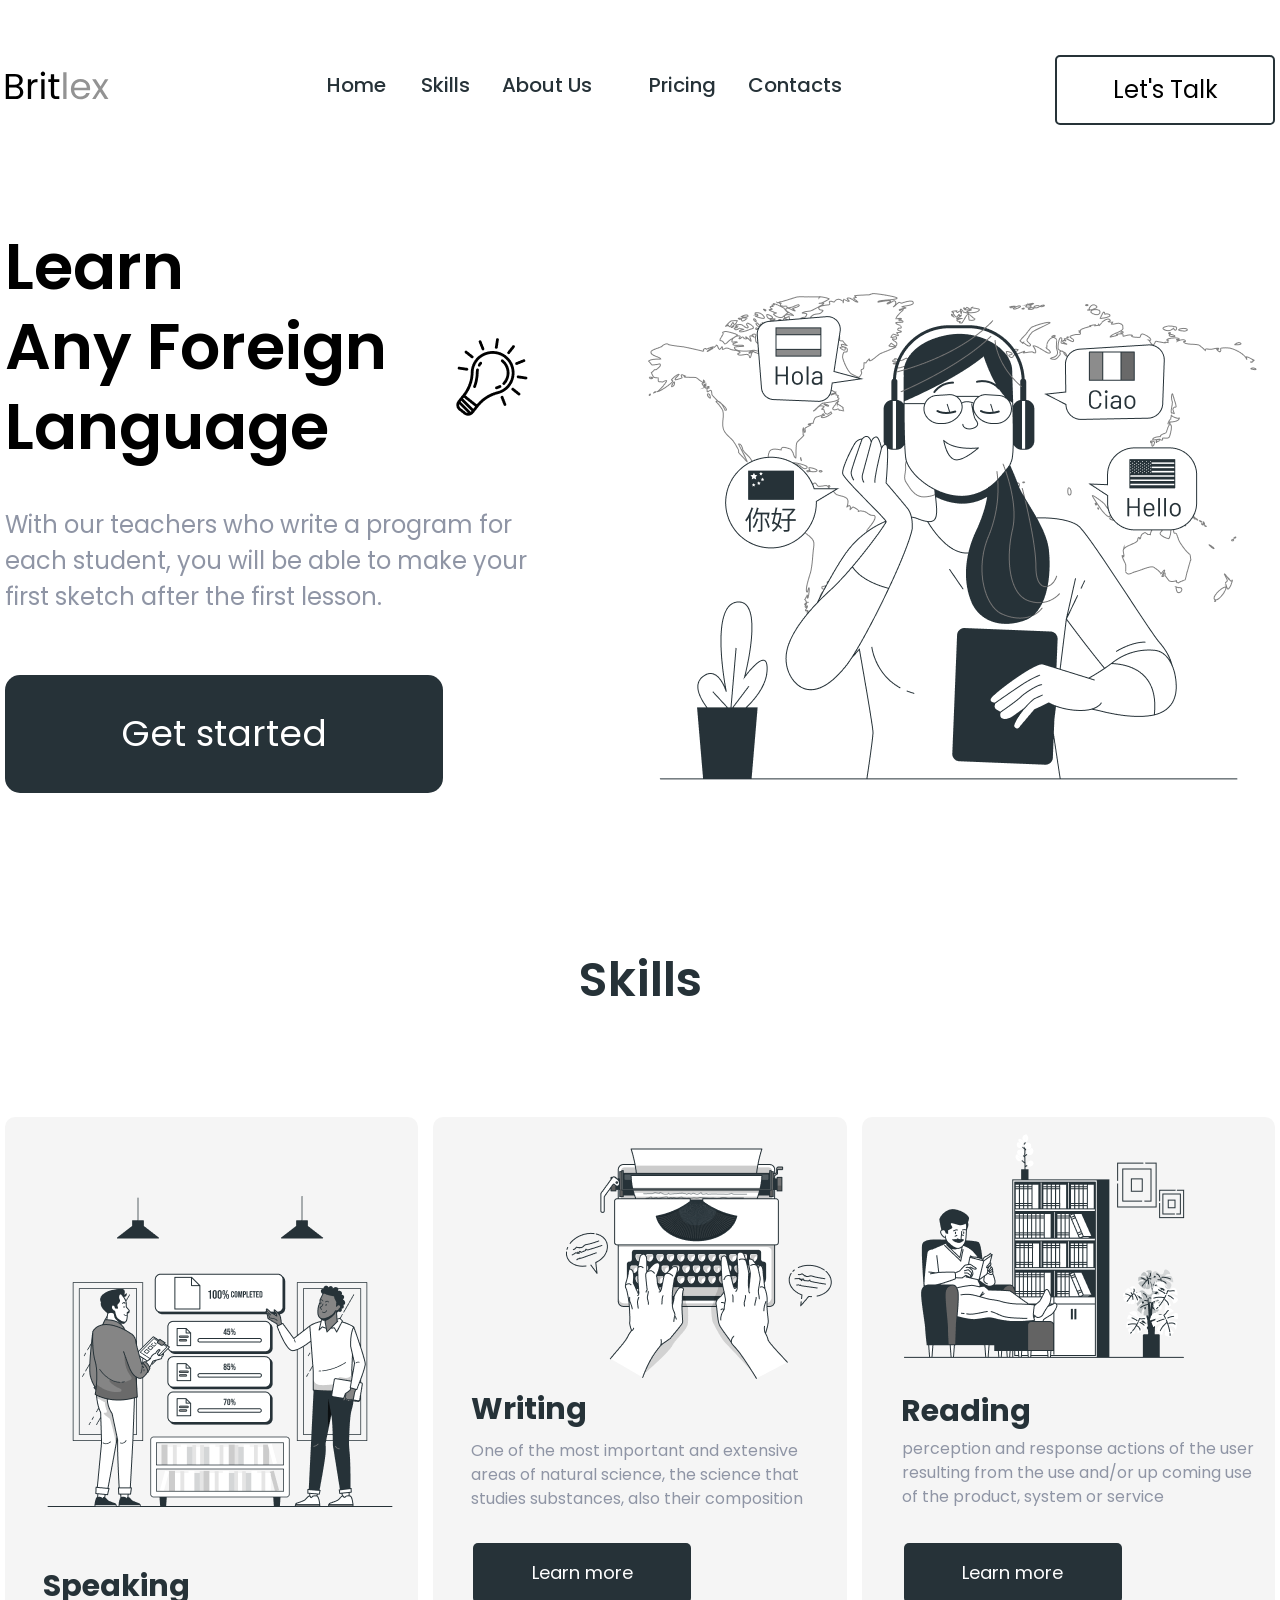
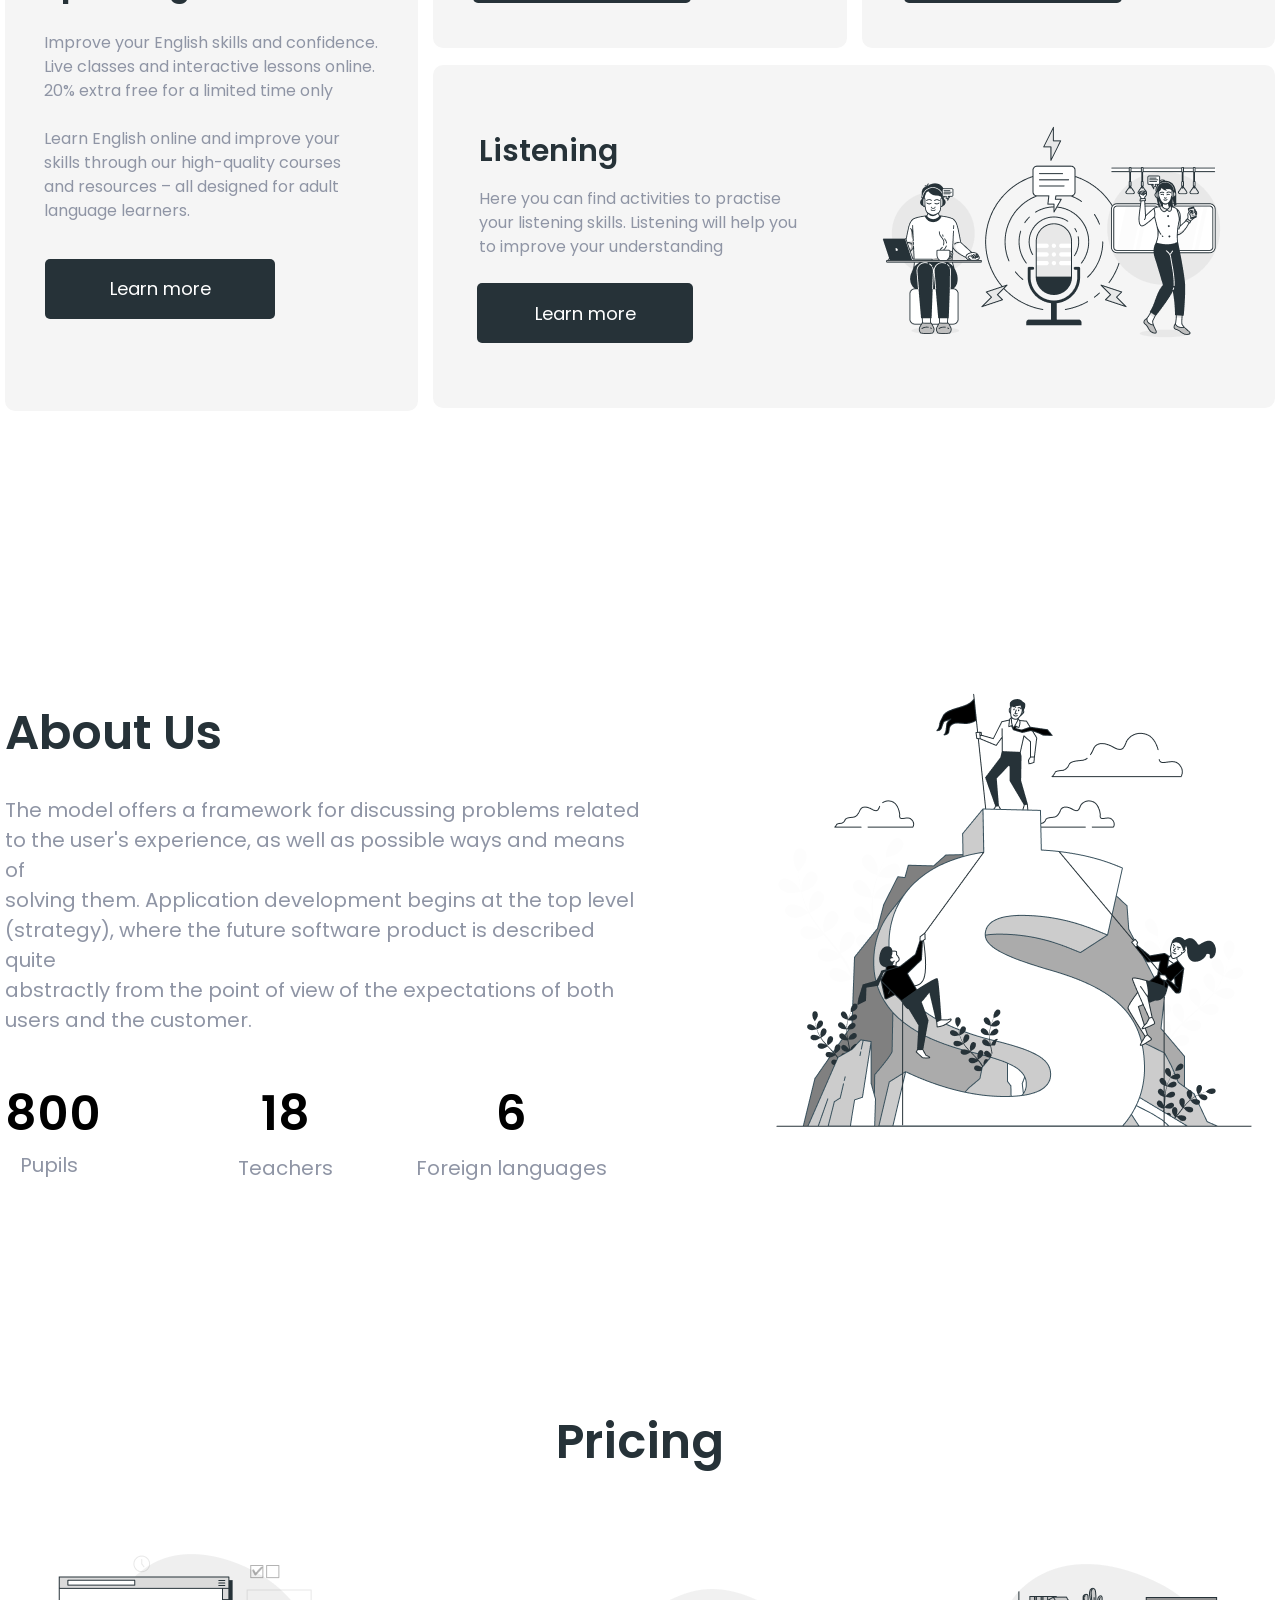
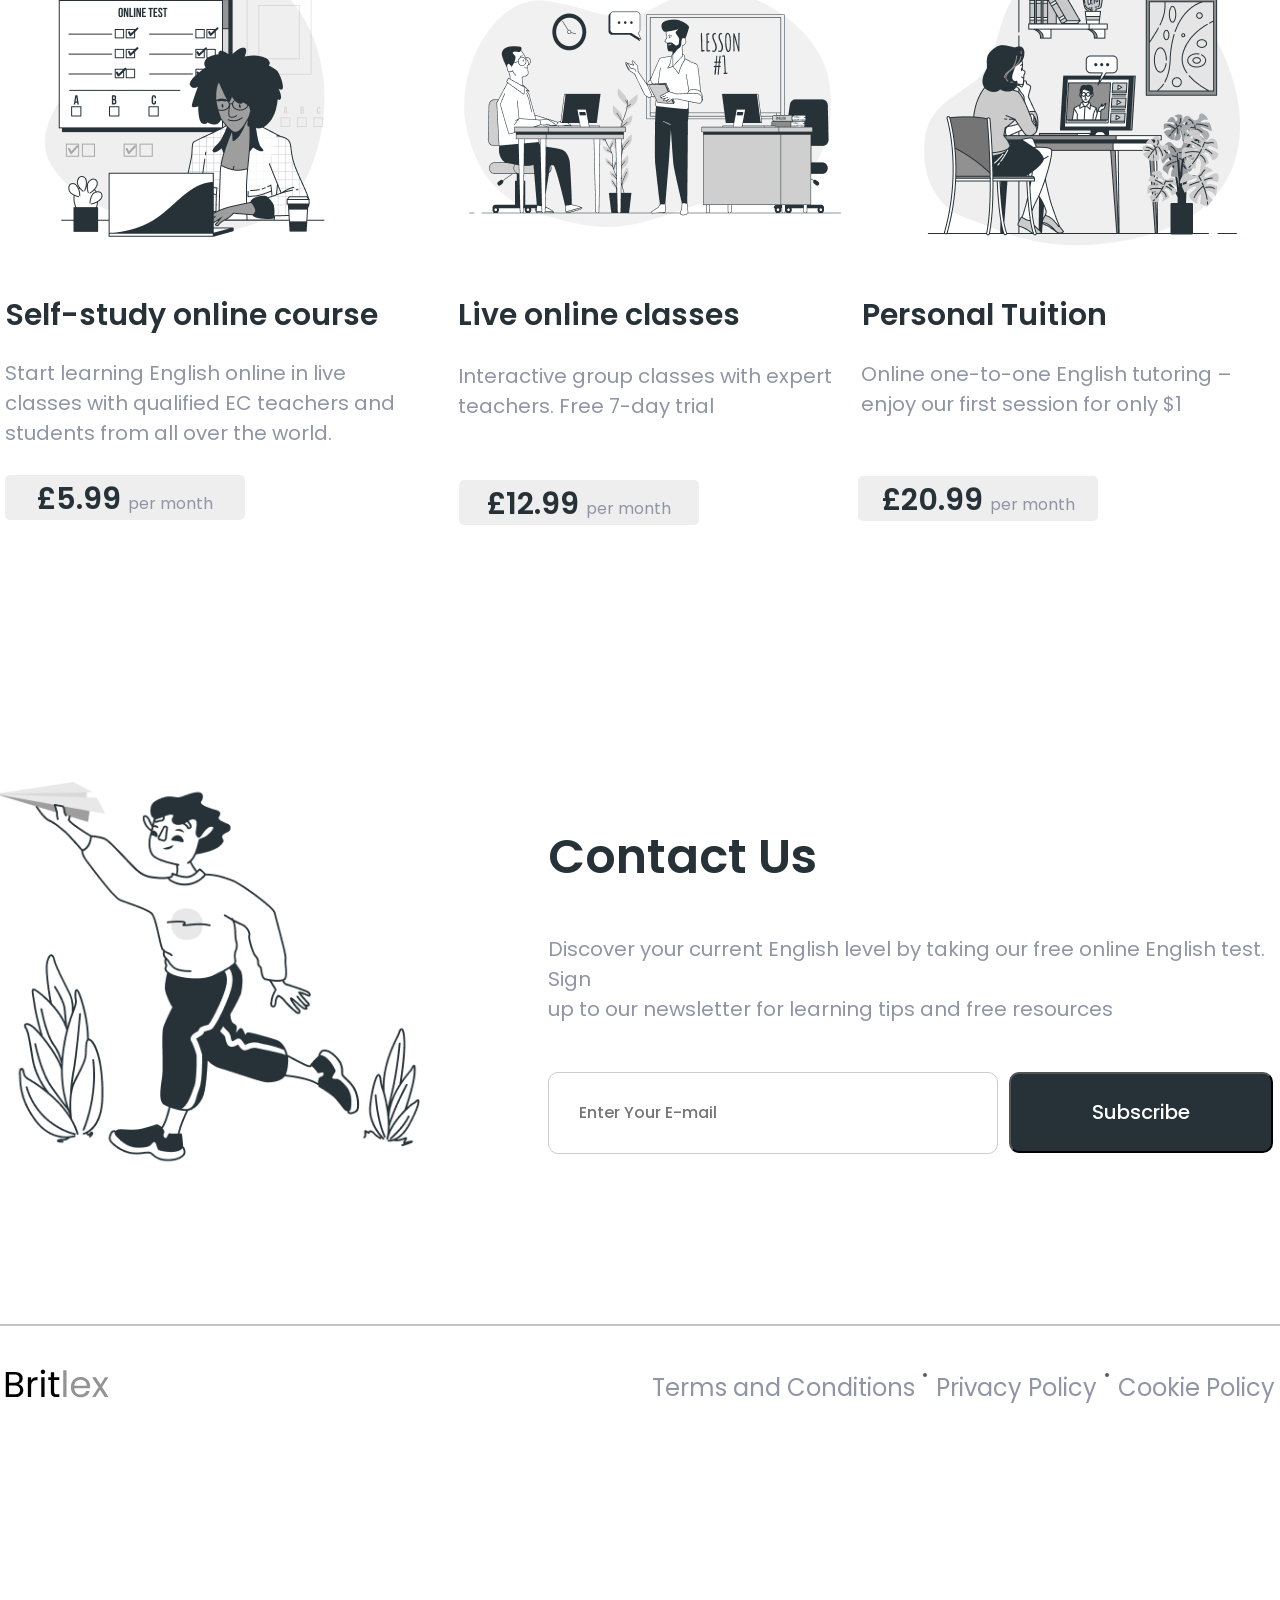
==== commit 76c947bf: "04092026_3" ====
--- a/index.html
+++ b/index.html
@@ -10,7 +10,6 @@
     <link rel="preconnect" href="https://fonts.gstatic.com" crossorigin>
     <link href="https://fonts.googleapis.com/css2?family=Poppins:wght@400;500;600;700&display=swap" rel="stylesheet">
 
-    <!-- <link rel="stylesheet" href="./styles/style_proba2.css"> -->
     <link rel="stylesheet" href="./styles/style.css">
 </head>
 
@@ -290,6 +289,7 @@
             <a href="#">Cookie Policy</a>
         </div>
     </footer>
+    <br><br><br><br><br><br><br><br><br><br>
 
     <!-- Подключение JS для работы мобильного меню -->
     <script src="./js/main.js"></script>
--- a/styles/style.css
+++ b/styles/style.css
@@ -677,7 +677,7 @@
   display: flex;
   justify-content: space-between;
   align-items: center;
-  padding-top: 175px;
+  padding-top: 35px;
   padding-left: 5px;
 }
 .footer-links {
